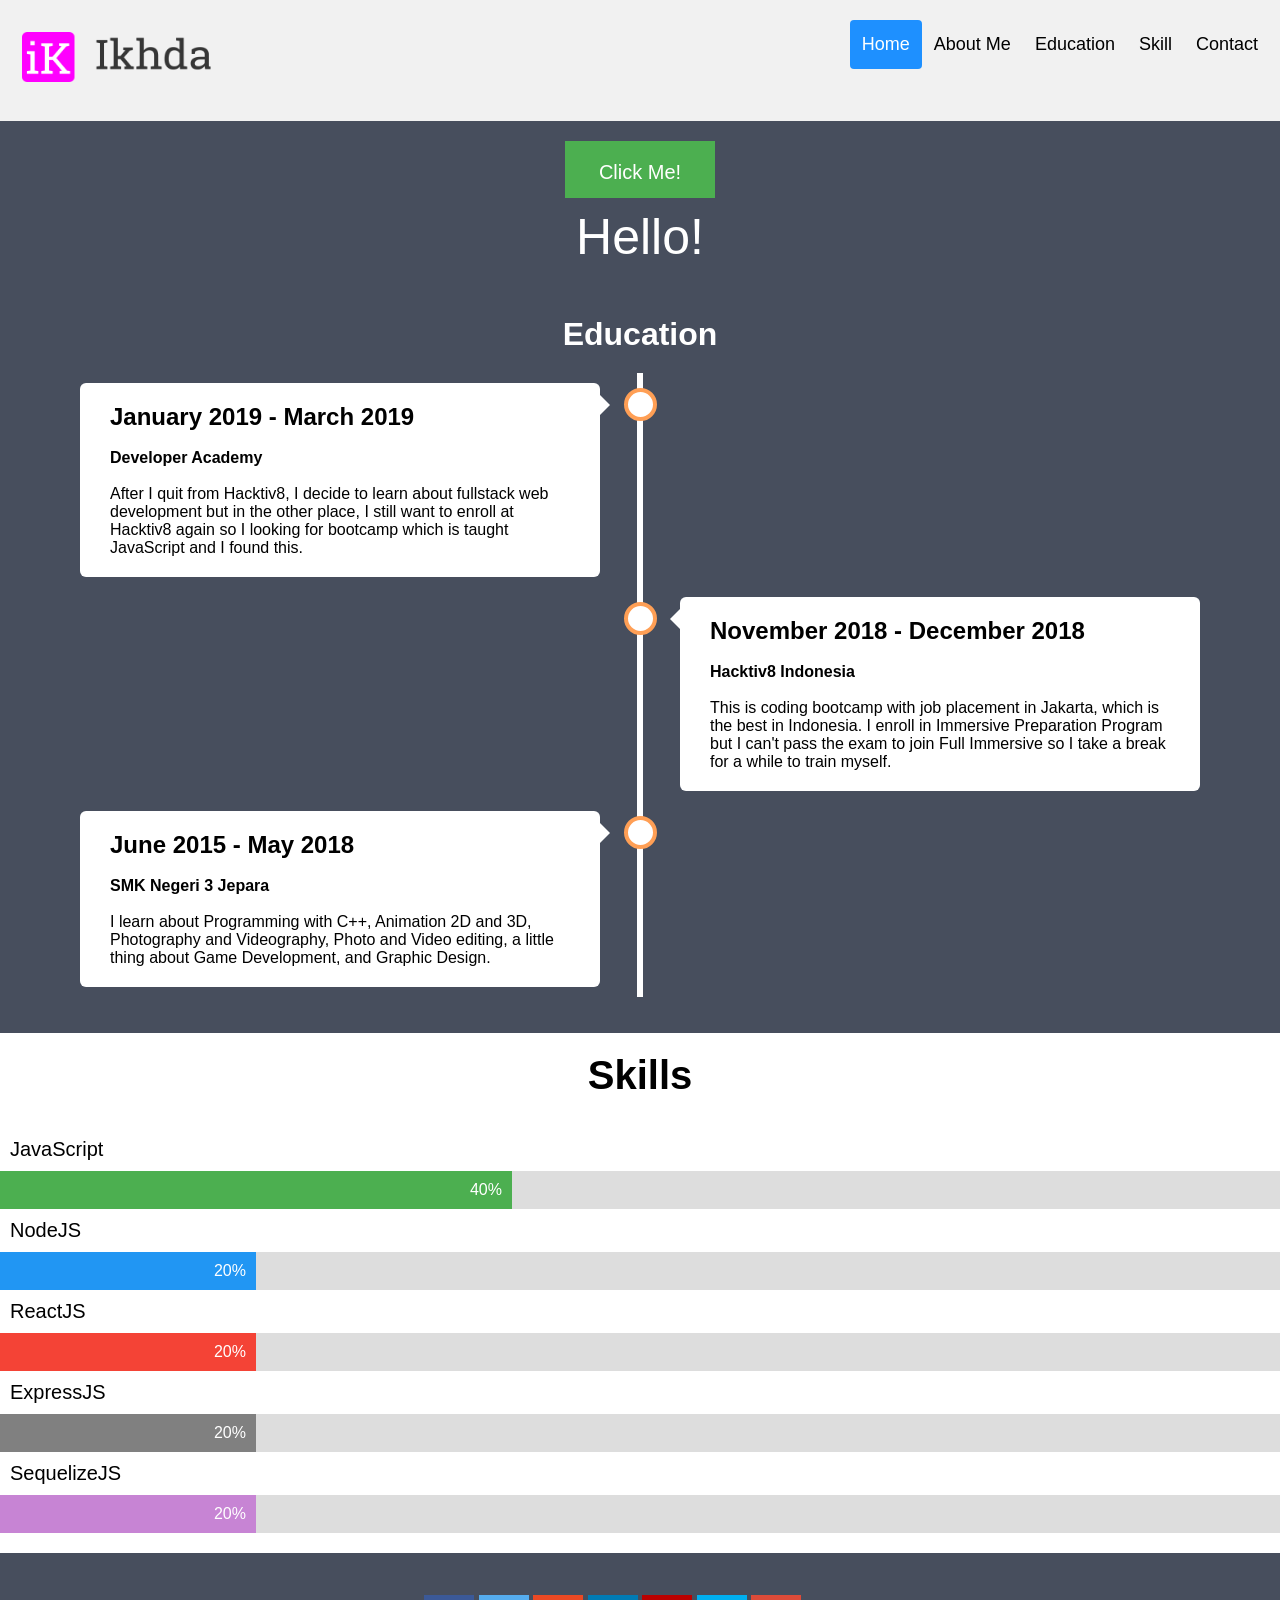
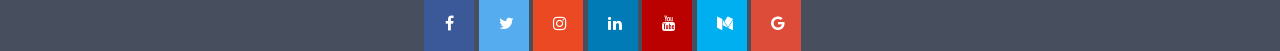
==== index.html @ 7048b880 "update skills and social media" ====
<!DOCTYPE html>
<html>
  <head>
    <meta charset="utf-8">
    <meta name="viewport" content="width=device-width">
    <title>Who is Ikhda ?</title>
    <link rel="shortcut icon" href="img/icon.png" />
    <link href="css/style.css" rel="stylesheet" type="text/css" />
    <link rel="stylesheet" href="https://cdnjs.cloudflare.com/ajax/libs/font-awesome/4.7.0/css/font-awesome.min.css">
  </head>
  <body>
    <div class="header">
      <a href="#default" class="logo"><img src="img/logo.png" width="200px" height="50"></a>
      <div class="header-right">
        <a class="active" href="#">Home</a>
        <a href="#about">About Me</a>
        <a href="#education">Education</a>
        <a href="#skill">Skill</a>
        <a href="#contact">Contact</a>
      </div>
    </div>
    <div id="about">
      <button class="btn" onclick="myFunction()">Click Me!</button>
      <div id="myDIV">Hello!</div>
    </div>
    <div id="education">
      <h1>Education</h1>
      <div class="timeline">
        <div class="container left">
          <div class="content">
            <h2>January 2019 - March 2019</h2>
            <br>
            <h4>Developer Academy</h4>
            <br>
            <p>After I quit from Hacktiv8, I decide to learn about fullstack web development but in the other place, I still want to enroll at Hacktiv8 again so I looking for bootcamp which is taught JavaScript and I found this.</p>
          </div>
        </div>
        <div class="container right">
          <div class="content">
            <h2>November 2018 - December 2018</h2>
            <br>
            <h4>Hacktiv8 Indonesia</h4>
            <br>
            <p>This is coding bootcamp with job placement in Jakarta, which is the best in Indonesia. I enroll in Immersive Preparation Program but I can't pass the exam to join Full Immersive so I take a break for a while to train myself.</p>
          </div>
        </div>
        <div class="container left">
          <div class="content">
            <h2>June 2015 - May 2018</h2>
            <br>
            <h4>SMK Negeri 3 Jepara</h4>
            <br>
            <p>I learn about Programming with C++, Animation 2D and 3D, Photography and Videography, Photo and Video editing, a little thing about Game Development, and Graphic Design.</p>
          </div>
        </div>
      </div>
    </div>
    <br>
    <br>
    <div id="skill">
      <h1 class="skill mySkill">Skills</h1>
      <div class="skill">
        <p class="skillName">JavaScript</p>
        <div class="containerSkill">
          <div class="skills js">40%</div>
        </div>
        <p class="skillName">NodeJS</p>
        <div class="containerSkill">
          <div class="skills njs">20%</div>
        </div>
        <p class="skillName">ReactJS</p>
        <div class="containerSkill">
          <div class="skills rjs">20%</div>
        </div>
        <p class="skillName">ExpressJS</p>
        <div class="containerSkill">
          <div class="skills ejs">20%</div>
        </div>
        <p class="skillName">SequelizeJS</p>
        <div class="containerSkill">
          <div class="skills sjs">20%</div>
        </div>
      </div>
    </div>
    <br>
    <br>
    <div id="contact" style="text-align: center">
      <div>
        <a href="https://www.facebook.com/muhammad.dany.7161" class="fa fa-facebook"></a>
        <a href="https://twitter.com/IkhdaWildani" class="fa fa-twitter"></a>
        <a href="https://www.instagram.com/el_idni/" class="fa fa-instagram"></a>
        <a href="https://www.linkedin.com/in/ikhda-muhammad-wildani-b98a03164/" class="fa fa-linkedin"></a>
        <a href="https://www.youtube.com/channel/UCbVsG9rSK74yCnHKhFKJ_tQ?view_as=subscriber" class="fa fa-youtube"></a>
        <a href="https://medium.com/@ikhdamuhammadwildani" class="fa fa-medium"></a>
        <a href="mailto:ikhdamuhammad@gmail.com" class="fa fa-google"></a>
        <a href="" class="fa fa-"></a>
      </div>
    </div>
    <script src="js/click.js"></script>
  </body>
</html>
---- css/style.css ----
* {
  margin: 0;
}

/* Style the header with a grey background and some padding */
.header {
  overflow: hidden;
  background-color: #f1f1f1;
  padding: 20px 10px;
}

  /* Style the header links */
.header a {
  float: left;
  color: black;
  text-align: center;
  padding: 12px;
  text-decoration: none;
  font-size: 18px; 
  line-height: 25px;
  border-radius: 4px;
}

  /* Change the background color on mouse-over */
.header a:hover {
  background-color: #ddd;
  color: black;
}
  
  /* Style the active/current link*/
.header a.active {
  background-color: dodgerblue;
  color: white;
}
  
  /* Float the link section to the right */
.header-right {
  float: right;
}
  
  /* Add media queries for responsiveness - when the screen is 500px wide or less, stack the links on top of each other */ 
@media screen and (max-width: 500px) {
  .header a {
    float: none;
    display: block;
    text-align: left;
  }
  .header-right {
    float: none;
  }
}

* {
  box-sizing: border-box;
}

/* Set a background color */
body {
  background-color: #474e5d;
  font-family: Helvetica, sans-serif;
}

/* The actual timeline (the vertical ruler) */
.timeline {
  position: relative;
  max-width: 1200px;
  margin: 0 auto;
}

/* The actual timeline (the vertical ruler) */
.timeline::after {
  content: '';
  position: absolute;
  width: 6px;
  background-color: white;
  top: 0;
  bottom: 0;
  left: 50%;
  margin-left: -3px;
}

/* Container around content */
.container {
  padding: 10px 40px;
  position: relative;
  background-color: inherit;
  width: 50%;
}

/* The circles on the timeline */
.container::after {
  content: '';
  position: absolute;
  width: 25px;
  height: 25px;
  right: -17px;
  background-color: white;
  border: 4px solid #FF9F55;
  top: 15px;
  border-radius: 50%;
  z-index: 1;
}

/* Place the container to the left */
.left {
  left: 0;
}

/* Place the container to the right */
.right {
  left: 50%;
}

/* Add arrows to the left container (pointing right) */
.left::before {
  content: " ";
  height: 0;
  position: absolute;
  top: 22px;
  width: 0;
  z-index: 1;
  right: 30px;
  border: medium solid white;
  border-width: 10px 0 10px 10px;
  border-color: transparent transparent transparent white;
}

/* Add arrows to the right container (pointing left) */
.right::before {
  content: " ";
  height: 0;
  position: absolute;
  top: 22px;
  width: 0;
  z-index: 1;
  left: 30px;
  border: medium solid white;
  border-width: 10px 10px 10px 0;
  border-color: transparent white transparent transparent;
}

/* Fix the circle for containers on the right side */
.right::after {
  left: -16px;
}

/* The actual content */
.content {
  padding: 20px 30px;
  background-color: white;
  position: relative;
  border-radius: 6px;
}

/* Media queries - Responsive timeline on screens less than 600px wide */
@media screen and (max-width: 600px) {
/* Place the timelime to the left */
  .timeline::after {
    left: 31px;
  }

/* Full-width containers */
  .container {
    width: 100%;
    padding-left: 70px;
    padding-right: 25px;
  }

/* Make sure that all arrows are pointing leftwards */
  .container::before {
    left: 60px;
    border: medium solid white;
    border-width: 10px 10px 10px 0;
    border-color: transparent white transparent transparent;
  }

/* Make sure all circles are at the same spot */
  .left::after, .right::after {
    left: 15px;
  }

/* Make all right containers behave like the left ones */
  .right {
    left: 0%;
  }
}

#education h1 {
  text-align: center;
  color: white;
  font-family: Arial, Helvetica, sans-serif;
  margin: 20px;
}

#about {
  text-align: center;
  color: white;
  padding: 20px;
}

#myDIV {
  margin: 10px;
  font-size: 50px;
}

.btn {
  position: relative;
  background-color: #4CAF50;
  border: none;
  font-size: 20px;
  color: #FFFFFF;
  padding: 20px;
  width: 150px;
  height: 57px;
  text-align: center;
  -webkit-transition-duration: 0.4s; /* Safari */
  transition-duration: 0.4s;
  text-decoration: none;
  overflow: hidden;
  cursor: pointer;
}

.btn:after {
  content: "";
  background: #90EE90;
  display: block;
  position: absolute;
  padding-top: 300%;
  padding-left: 350%;
  margin-left: -20px!important;
  margin-top: -120%;
  opacity: 0;
  transition: all 0.8s
}

.btn:active:after {
  padding: 0;
  margin: 0;
  opacity: 1;
  transition: 0s
}

.skills {
  text-align: right; /* Right-align text */
  padding: 10px; /* Add some padding */
  color: white; /* White text color */
}

.js {width: 40%; background-color: #4CAF50;} /* Green */
.njs {width: 20%; background-color: #2196F3;} /* Blue */
.rjs {width: 20%; background-color: #f44336;} /* Red */
.ejs {width: 20%; background-color: #808080;} /* Dark Grey */
.sjs {width: 20%; background-color: #c784d4;} /* Dark Grey */

.skill {
  background-color: white;
  padding-top: 20px;
  padding-bottom: 20px;
}

.mySkill {
  font-size: 40px;
  text-align: center;
  padding-bottom: 10px;
}

.skillName {
  padding: 10px;
  font-size: 20px;
}

.containerSkill {
  width: 100%; /* Full width */
  background-color: #ddd; /* Grey background */
}

/* Style all font awesome icons */
.fa {
  padding: 20px;
  font-size: 30px;
  width: 50px;
  text-align: center;
  text-decoration: none;
}

/* Add a hover effect if you want */
.fa:hover {
  opacity: 0.7;
}

/* Set a specific color for each brand */

/* Facebook */
.fa-instagram {
  background: #eb4924;
  color: white;
}

/* Twitter */
.fa-twitter {
  background: #55ACEE;
  color: white;
}

.fa-facebook {
  background: #3B5998;
  color: white;
}

.fa-linkedin {
  background: #007bb5;
  color: white;
}

.fa-youtube {
  background: #bb0000;
  color: white;
}

.fa-medium {
  background: #00aff0;
  color: white;
}

.fa-google {
  background: #dd4b39;
  color: white;
}
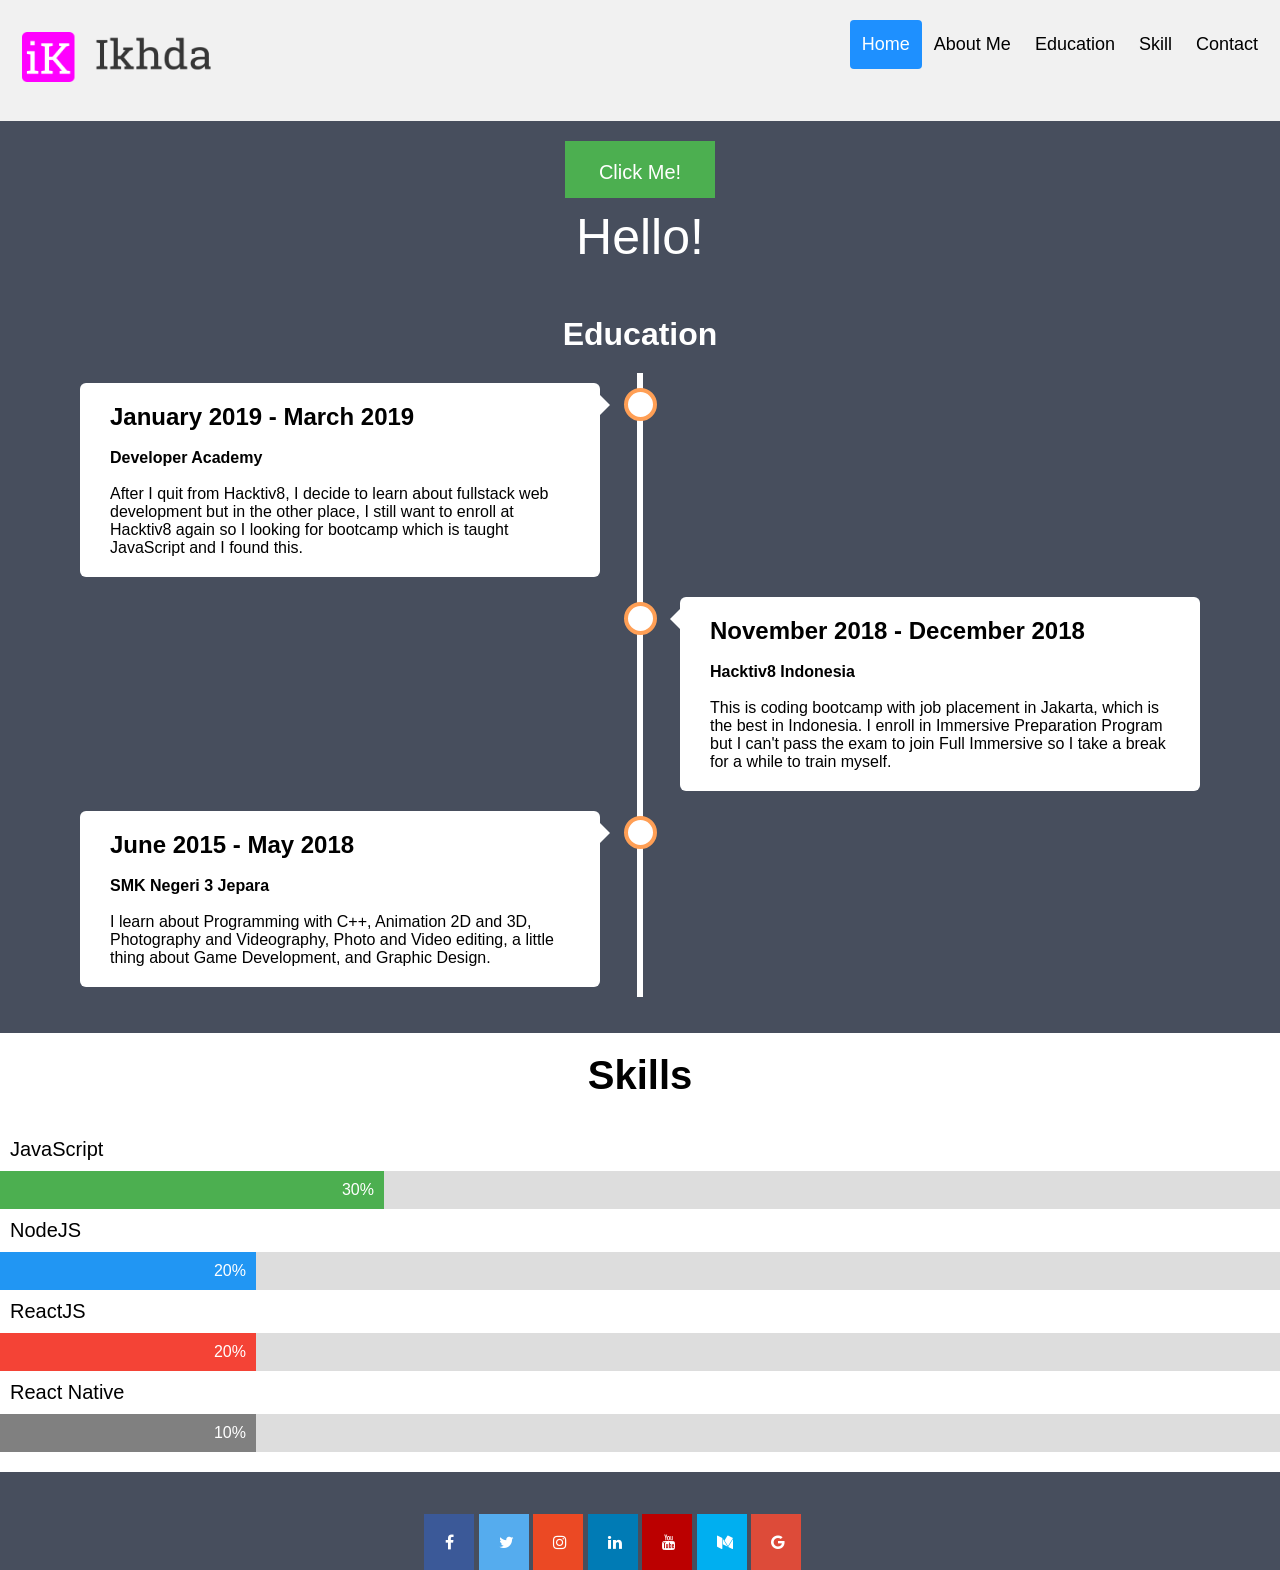
==== commit b4b7a1af: "initial commit" ====
--- a/index.html
+++ b/index.html
@@ -1,16 +1,21 @@
 <!DOCTYPE html>
 <html>
   <head>
-    <meta charset="utf-8">
-    <meta name="viewport" content="width=device-width">
+    <meta charset="utf-8" />
+    <meta name="viewport" content="width=device-width" />
     <title>Who is Ikhda ?</title>
     <link rel="shortcut icon" href="img/icon.png" />
     <link href="css/style.css" rel="stylesheet" type="text/css" />
-    <link rel="stylesheet" href="https://cdnjs.cloudflare.com/ajax/libs/font-awesome/4.7.0/css/font-awesome.min.css">
+    <link
+      rel="stylesheet"
+      href="https://cdnjs.cloudflare.com/ajax/libs/font-awesome/4.7.0/css/font-awesome.min.css"
+    />
   </head>
   <body>
     <div class="header">
-      <a href="#default" class="logo"><img src="img/logo.png" width="200px" height="50"></a>
+      <a href="#default" class="logo"
+        ><img src="img/logo.png" width="200px" height="50"
+      /></a>
       <div class="header-right">
         <a class="active" href="#">Home</a>
         <a href="#about">About Me</a>
@@ -29,40 +34,54 @@
         <div class="container left">
           <div class="content">
             <h2>January 2019 - March 2019</h2>
-            <br>
+            <br />
             <h4>Developer Academy</h4>
-            <br>
-            <p>After I quit from Hacktiv8, I decide to learn about fullstack web development but in the other place, I still want to enroll at Hacktiv8 again so I looking for bootcamp which is taught JavaScript and I found this.</p>
+            <br />
+            <p>
+              After I quit from Hacktiv8, I decide to learn about fullstack web
+              development but in the other place, I still want to enroll at
+              Hacktiv8 again so I looking for bootcamp which is taught
+              JavaScript and I found this.
+            </p>
           </div>
         </div>
         <div class="container right">
           <div class="content">
             <h2>November 2018 - December 2018</h2>
-            <br>
+            <br />
             <h4>Hacktiv8 Indonesia</h4>
-            <br>
-            <p>This is coding bootcamp with job placement in Jakarta, which is the best in Indonesia. I enroll in Immersive Preparation Program but I can't pass the exam to join Full Immersive so I take a break for a while to train myself.</p>
+            <br />
+            <p>
+              This is coding bootcamp with job placement in Jakarta, which is
+              the best in Indonesia. I enroll in Immersive Preparation Program
+              but I can't pass the exam to join Full Immersive so I take a break
+              for a while to train myself.
+            </p>
           </div>
         </div>
         <div class="container left">
           <div class="content">
             <h2>June 2015 - May 2018</h2>
-            <br>
+            <br />
             <h4>SMK Negeri 3 Jepara</h4>
-            <br>
-            <p>I learn about Programming with C++, Animation 2D and 3D, Photography and Videography, Photo and Video editing, a little thing about Game Development, and Graphic Design.</p>
+            <br />
+            <p>
+              I learn about Programming with C++, Animation 2D and 3D,
+              Photography and Videography, Photo and Video editing, a little
+              thing about Game Development, and Graphic Design.
+            </p>
           </div>
         </div>
       </div>
     </div>
-    <br>
-    <br>
+    <br />
+    <br />
     <div id="skill">
       <h1 class="skill mySkill">Skills</h1>
       <div class="skill">
         <p class="skillName">JavaScript</p>
         <div class="containerSkill">
-          <div class="skills js">40%</div>
+          <div class="skills js">30%</div>
         </div>
         <p class="skillName">NodeJS</p>
         <div class="containerSkill">
@@ -72,30 +91,41 @@
         <div class="containerSkill">
           <div class="skills rjs">20%</div>
         </div>
-        <p class="skillName">ExpressJS</p>
+        <p class="skillName">React Native</p>
         <div class="containerSkill">
-          <div class="skills ejs">20%</div>
-        </div>
-        <p class="skillName">SequelizeJS</p>
-        <div class="containerSkill">
-          <div class="skills sjs">20%</div>
+          <div class="skills rn">10%</div>
         </div>
       </div>
     </div>
-    <br>
-    <br>
+    <br />
+    <br />
     <div id="contact" style="text-align: center">
       <div>
-        <a href="https://www.facebook.com/muhammad.dany.7161" class="fa fa-facebook"></a>
+        <a
+          href="https://www.facebook.com/muhammad.dany.7161"
+          class="fa fa-facebook"
+        ></a>
         <a href="https://twitter.com/IkhdaWildani" class="fa fa-twitter"></a>
-        <a href="https://www.instagram.com/el_idni/" class="fa fa-instagram"></a>
-        <a href="https://www.linkedin.com/in/ikhda-muhammad-wildani-b98a03164/" class="fa fa-linkedin"></a>
-        <a href="https://www.youtube.com/channel/UCbVsG9rSK74yCnHKhFKJ_tQ?view_as=subscriber" class="fa fa-youtube"></a>
-        <a href="https://medium.com/@ikhdamuhammadwildani" class="fa fa-medium"></a>
+        <a
+          href="https://www.instagram.com/el_idni/"
+          class="fa fa-instagram"
+        ></a>
+        <a
+          href="https://www.linkedin.com/in/ikhda-muhammad-wildani-b98a03164/"
+          class="fa fa-linkedin"
+        ></a>
+        <a
+          href="https://www.youtube.com/channel/UCbVsG9rSK74yCnHKhFKJ_tQ?view_as=subscriber"
+          class="fa fa-youtube"
+        ></a>
+        <a
+          href="https://medium.com/@ikhdamuhammadwildani"
+          class="fa fa-medium"
+        ></a>
         <a href="mailto:ikhdamuhammad@gmail.com" class="fa fa-google"></a>
         <a href="" class="fa fa-"></a>
       </div>
     </div>
     <script src="js/click.js"></script>
   </body>
-</html>+</html>
--- a/css/style.css
+++ b/css/style.css
@@ -9,36 +9,36 @@
   padding: 20px 10px;
 }
 
-  /* Style the header links */
+/* Style the header links */
 .header a {
   float: left;
   color: black;
   text-align: center;
   padding: 12px;
   text-decoration: none;
-  font-size: 18px; 
+  font-size: 18px;
   line-height: 25px;
   border-radius: 4px;
 }
 
-  /* Change the background color on mouse-over */
+/* Change the background color on mouse-over */
 .header a:hover {
   background-color: #ddd;
   color: black;
 }
-  
-  /* Style the active/current link*/
+
+/* Style the active/current link*/
 .header a.active {
   background-color: dodgerblue;
   color: white;
 }
-  
-  /* Float the link section to the right */
+
+/* Float the link section to the right */
 .header-right {
   float: right;
 }
-  
-  /* Add media queries for responsiveness - when the screen is 500px wide or less, stack the links on top of each other */ 
+
+/* Add media queries for responsiveness - when the screen is 500px wide or less, stack the links on top of each other */
 @media screen and (max-width: 500px) {
   .header a {
     float: none;
@@ -69,7 +69,7 @@
 
 /* The actual timeline (the vertical ruler) */
 .timeline::after {
-  content: '';
+  content: "";
   position: absolute;
   width: 6px;
   background-color: white;
@@ -89,13 +89,13 @@
 
 /* The circles on the timeline */
 .container::after {
-  content: '';
+  content: "";
   position: absolute;
   width: 25px;
   height: 25px;
   right: -17px;
   background-color: white;
-  border: 4px solid #FF9F55;
+  border: 4px solid #ff9f55;
   top: 15px;
   border-radius: 50%;
   z-index: 1;
@@ -154,19 +154,19 @@
 
 /* Media queries - Responsive timeline on screens less than 600px wide */
 @media screen and (max-width: 600px) {
-/* Place the timelime to the left */
+  /* Place the timelime to the left */
   .timeline::after {
     left: 31px;
   }
 
-/* Full-width containers */
+  /* Full-width containers */
   .container {
     width: 100%;
     padding-left: 70px;
     padding-right: 25px;
   }
 
-/* Make sure that all arrows are pointing leftwards */
+  /* Make sure that all arrows are pointing leftwards */
   .container::before {
     left: 60px;
     border: medium solid white;
@@ -174,12 +174,13 @@
     border-color: transparent white transparent transparent;
   }
 
-/* Make sure all circles are at the same spot */
-  .left::after, .right::after {
+  /* Make sure all circles are at the same spot */
+  .left::after,
+  .right::after {
     left: 15px;
   }
 
-/* Make all right containers behave like the left ones */
+  /* Make all right containers behave like the left ones */
   .right {
     left: 0%;
   }
@@ -205,10 +206,10 @@
 
 .btn {
   position: relative;
-  background-color: #4CAF50;
+  background-color: #4caf50;
   border: none;
   font-size: 20px;
-  color: #FFFFFF;
+  color: #ffffff;
   padding: 20px;
   width: 150px;
   height: 57px;
@@ -222,22 +223,22 @@
 
 .btn:after {
   content: "";
-  background: #90EE90;
+  background: #90ee90;
   display: block;
   position: absolute;
   padding-top: 300%;
   padding-left: 350%;
-  margin-left: -20px!important;
+  margin-left: -20px !important;
   margin-top: -120%;
   opacity: 0;
-  transition: all 0.8s
+  transition: all 0.8s;
 }
 
 .btn:active:after {
   padding: 0;
   margin: 0;
   opacity: 1;
-  transition: 0s
+  transition: 0s;
 }
 
 .skills {
@@ -246,11 +247,22 @@
   color: white; /* White text color */
 }
 
-.js {width: 40%; background-color: #4CAF50;} /* Green */
-.njs {width: 20%; background-color: #2196F3;} /* Blue */
-.rjs {width: 20%; background-color: #f44336;} /* Red */
-.ejs {width: 20%; background-color: #808080;} /* Dark Grey */
-.sjs {width: 20%; background-color: #c784d4;} /* Dark Grey */
+.js {
+  width: 30%;
+  background-color: #4caf50;
+} /* Green */
+.njs {
+  width: 20%;
+  background-color: #2196f3;
+} /* Blue */
+.rjs {
+  width: 20%;
+  background-color: #f44336;
+} /* Red */
+.rn {
+  width: 20%;
+  background-color: #808080;
+} /* Dark Grey */
 
 .skill {
   background-color: white;
@@ -298,12 +310,12 @@
 
 /* Twitter */
 .fa-twitter {
-  background: #55ACEE;
+  background: #55acee;
   color: white;
 }
 
 .fa-facebook {
-  background: #3B5998;
+  background: #3b5998;
   color: white;
 }
 
@@ -325,4 +337,4 @@
 .fa-google {
   background: #dd4b39;
   color: white;
-}+}
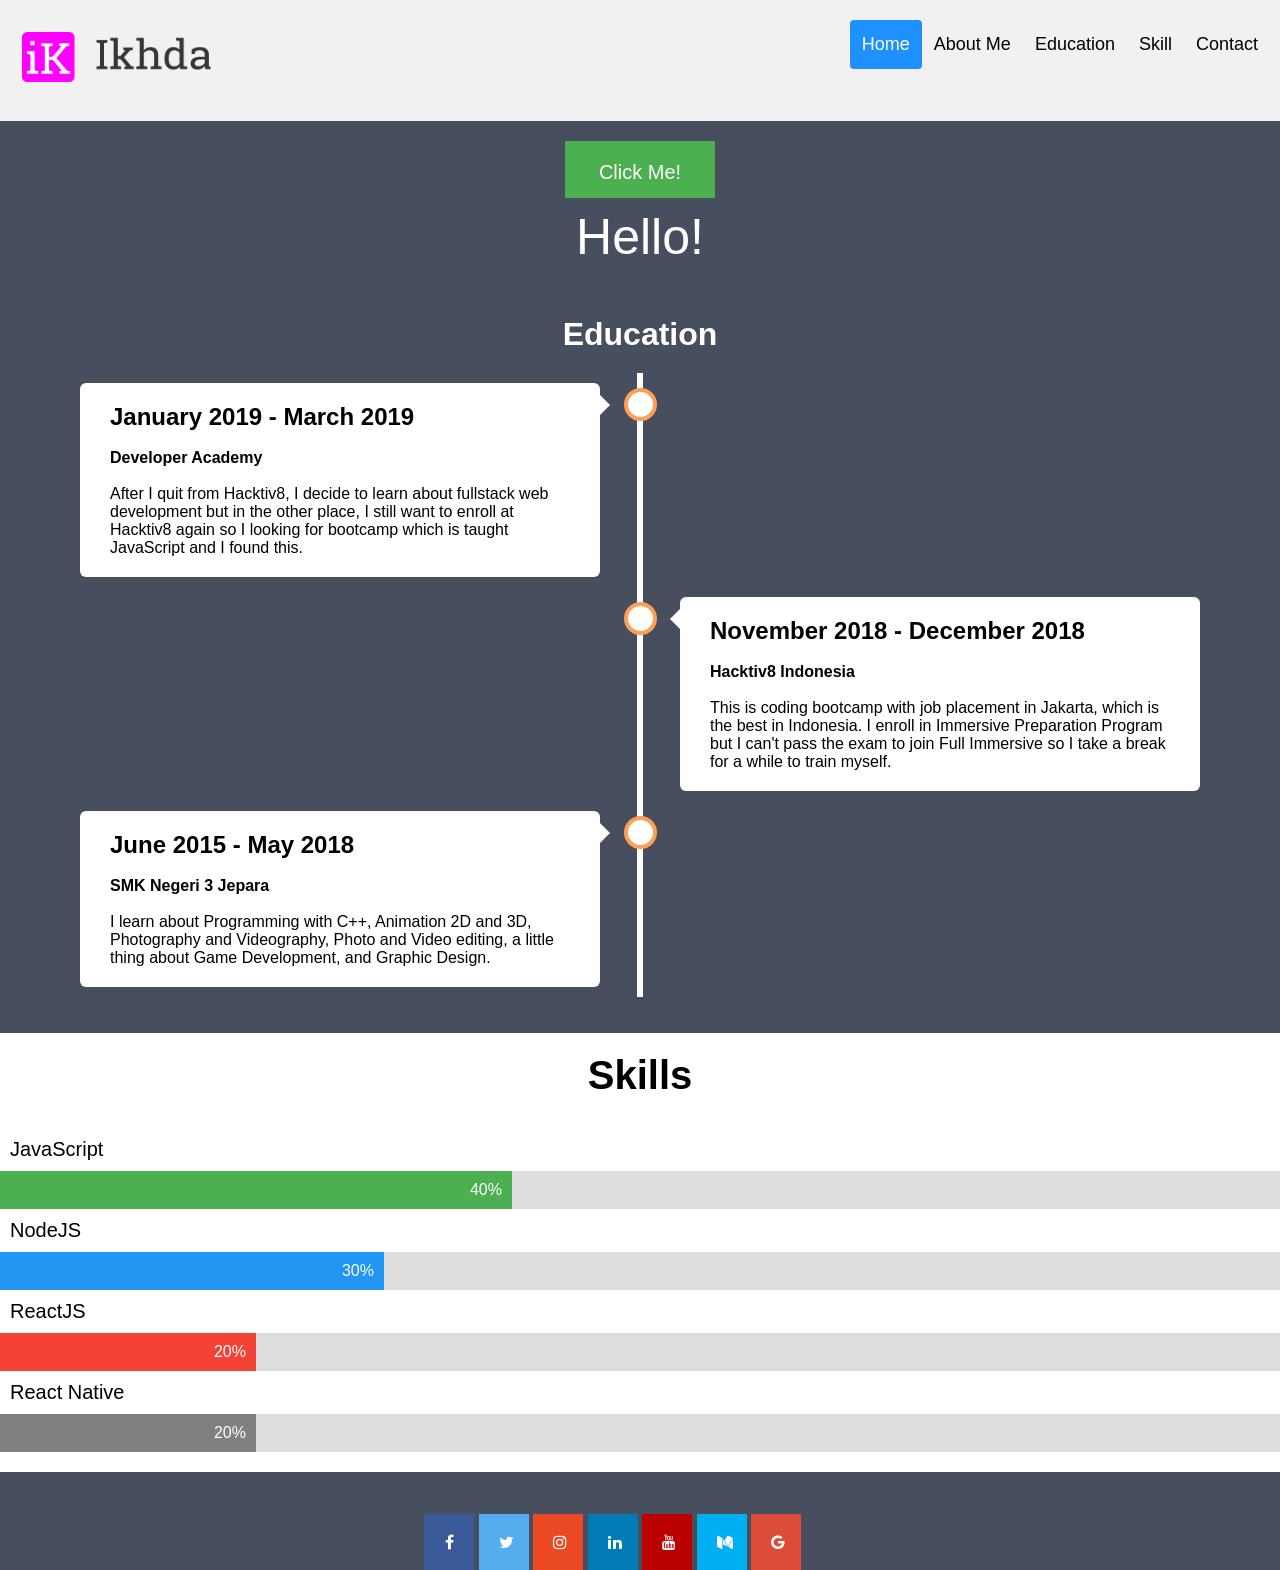
==== commit f4af8854: "initial commit" ====
--- a/index.html
+++ b/index.html
@@ -81,11 +81,11 @@
       <div class="skill">
         <p class="skillName">JavaScript</p>
         <div class="containerSkill">
-          <div class="skills js">30%</div>
+          <div class="skills js">40%</div>
         </div>
         <p class="skillName">NodeJS</p>
         <div class="containerSkill">
-          <div class="skills njs">20%</div>
+          <div class="skills njs">30%</div>
         </div>
         <p class="skillName">ReactJS</p>
         <div class="containerSkill">
@@ -93,7 +93,7 @@
         </div>
         <p class="skillName">React Native</p>
         <div class="containerSkill">
-          <div class="skills rn">10%</div>
+          <div class="skills rn">20%</div>
         </div>
       </div>
     </div>
--- a/css/style.css
+++ b/css/style.css
@@ -248,11 +248,11 @@
 }
 
 .js {
-  width: 30%;
+  width: 40%;
   background-color: #4caf50;
 } /* Green */
 .njs {
-  width: 20%;
+  width: 30%;
   background-color: #2196f3;
 } /* Blue */
 .rjs {
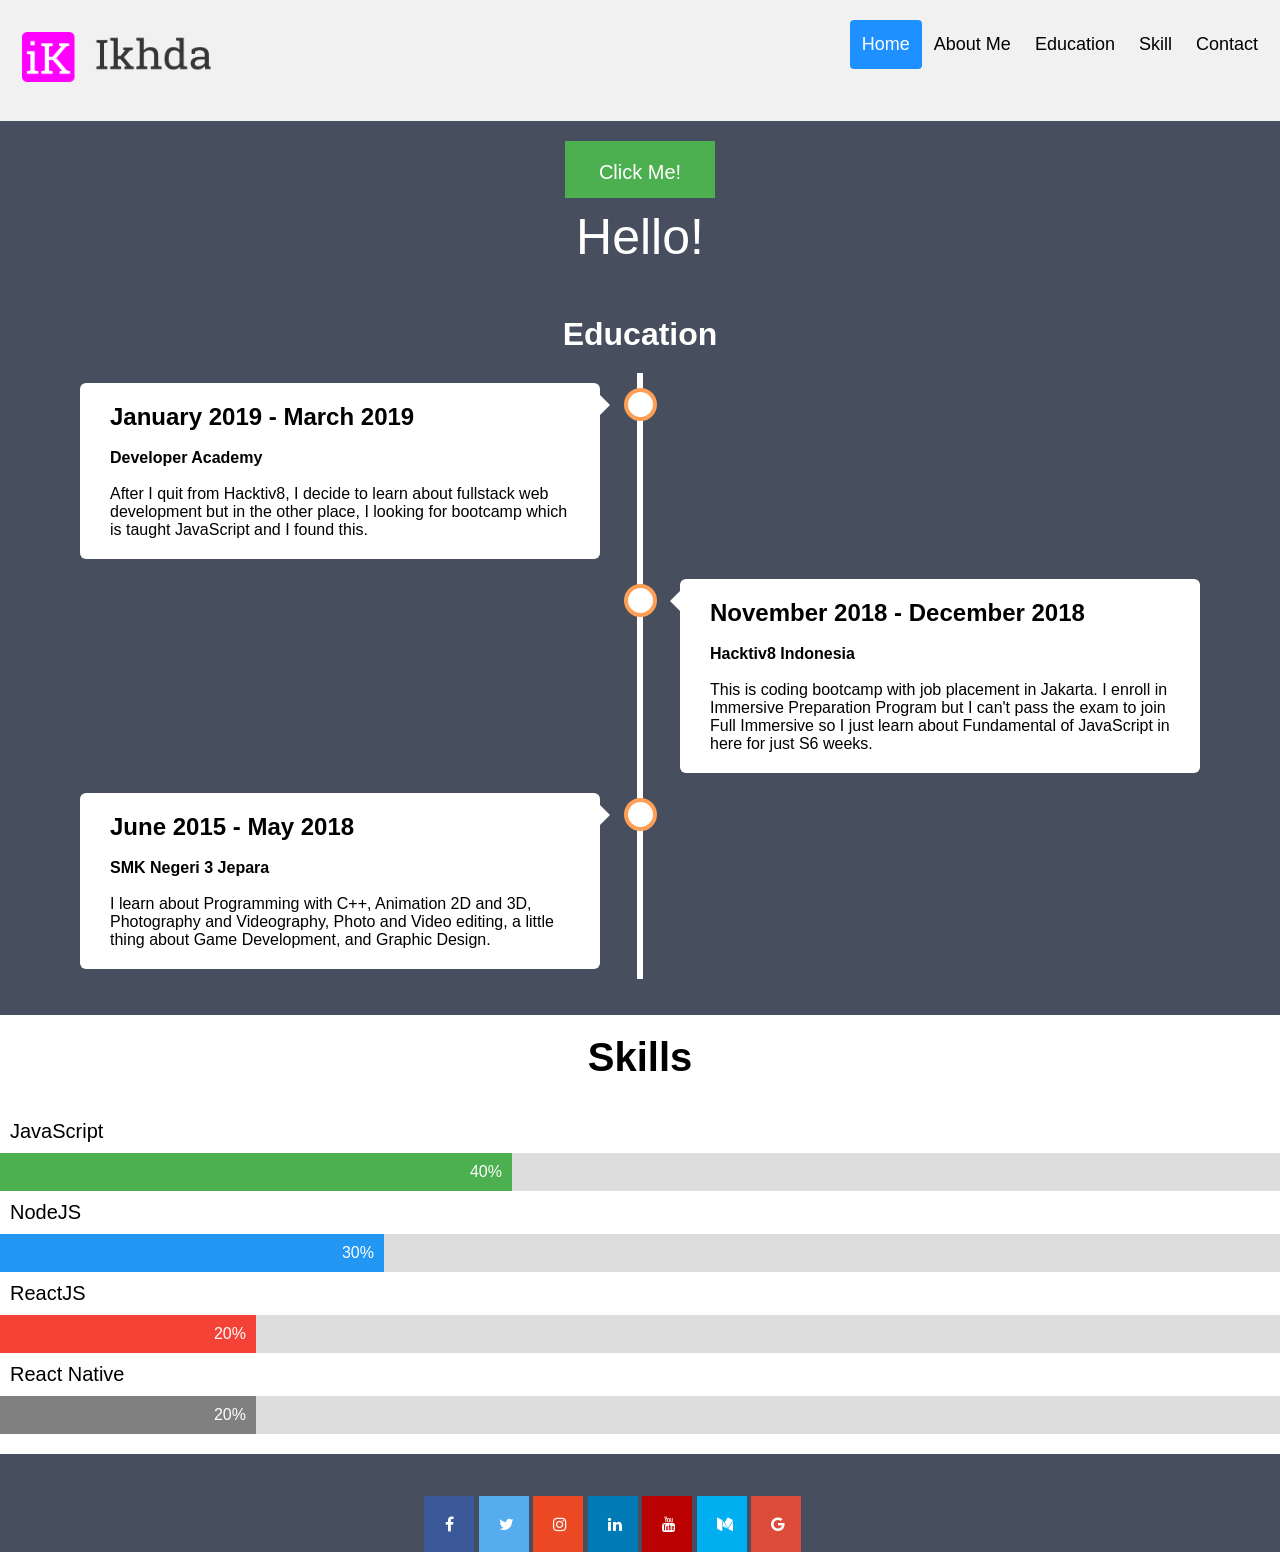
==== commit 844670ff: "initial commit" ====
--- a/index.html
+++ b/index.html
@@ -39,9 +39,8 @@
             <br />
             <p>
               After I quit from Hacktiv8, I decide to learn about fullstack web
-              development but in the other place, I still want to enroll at
-              Hacktiv8 again so I looking for bootcamp which is taught
-              JavaScript and I found this.
+              development but in the other place, I looking for bootcamp which
+              is taught JavaScript and I found this.
             </p>
           </div>
         </div>
@@ -52,10 +51,10 @@
             <h4>Hacktiv8 Indonesia</h4>
             <br />
             <p>
-              This is coding bootcamp with job placement in Jakarta, which is
-              the best in Indonesia. I enroll in Immersive Preparation Program
-              but I can't pass the exam to join Full Immersive so I take a break
-              for a while to train myself.
+              This is coding bootcamp with job placement in Jakarta. I enroll in
+              Immersive Preparation Program but I can't pass the exam to join
+              Full Immersive so I just learn about Fundamental of JavaScript in
+              here for just S6 weeks.
             </p>
           </div>
         </div>
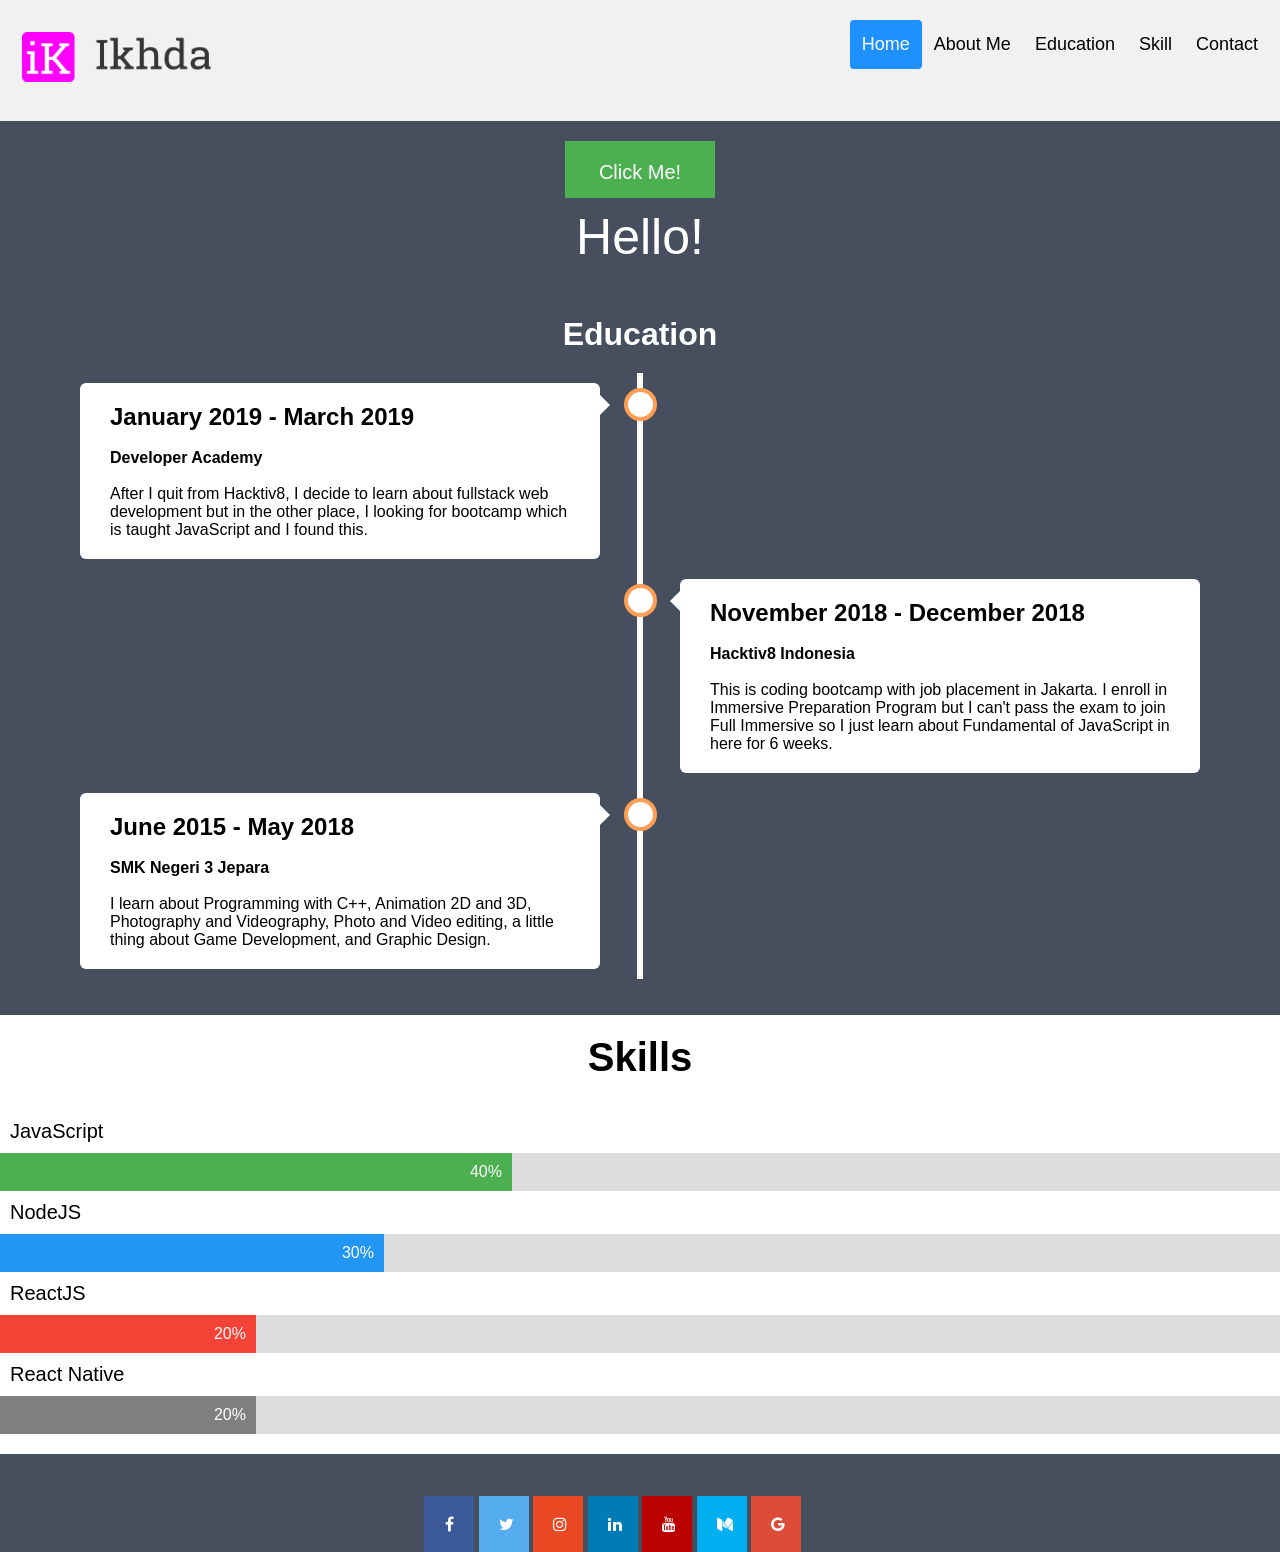
==== commit 8d3856cc: "initial commit" ====
--- a/index.html
+++ b/index.html
@@ -54,7 +54,7 @@
               This is coding bootcamp with job placement in Jakarta. I enroll in
               Immersive Preparation Program but I can't pass the exam to join
               Full Immersive so I just learn about Fundamental of JavaScript in
-              here for just S6 weeks.
+              here for 6 weeks.
             </p>
           </div>
         </div>
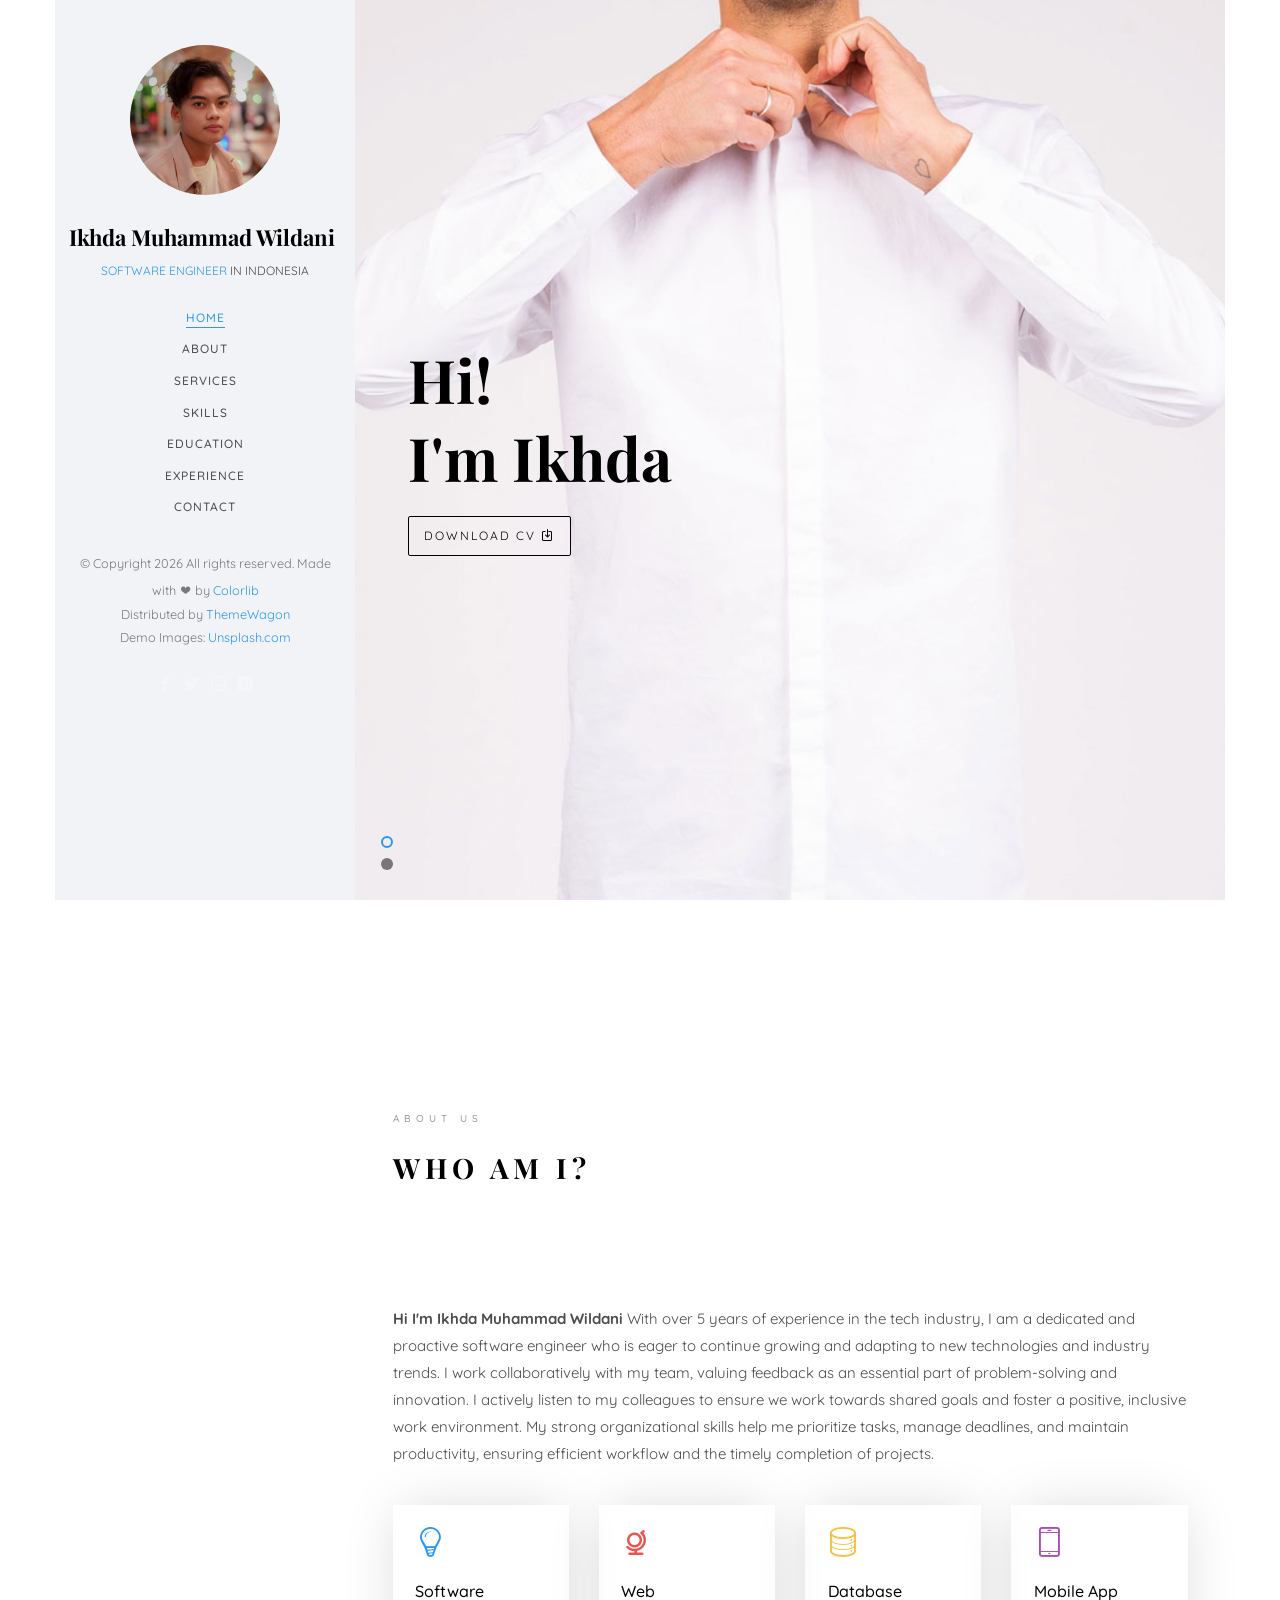
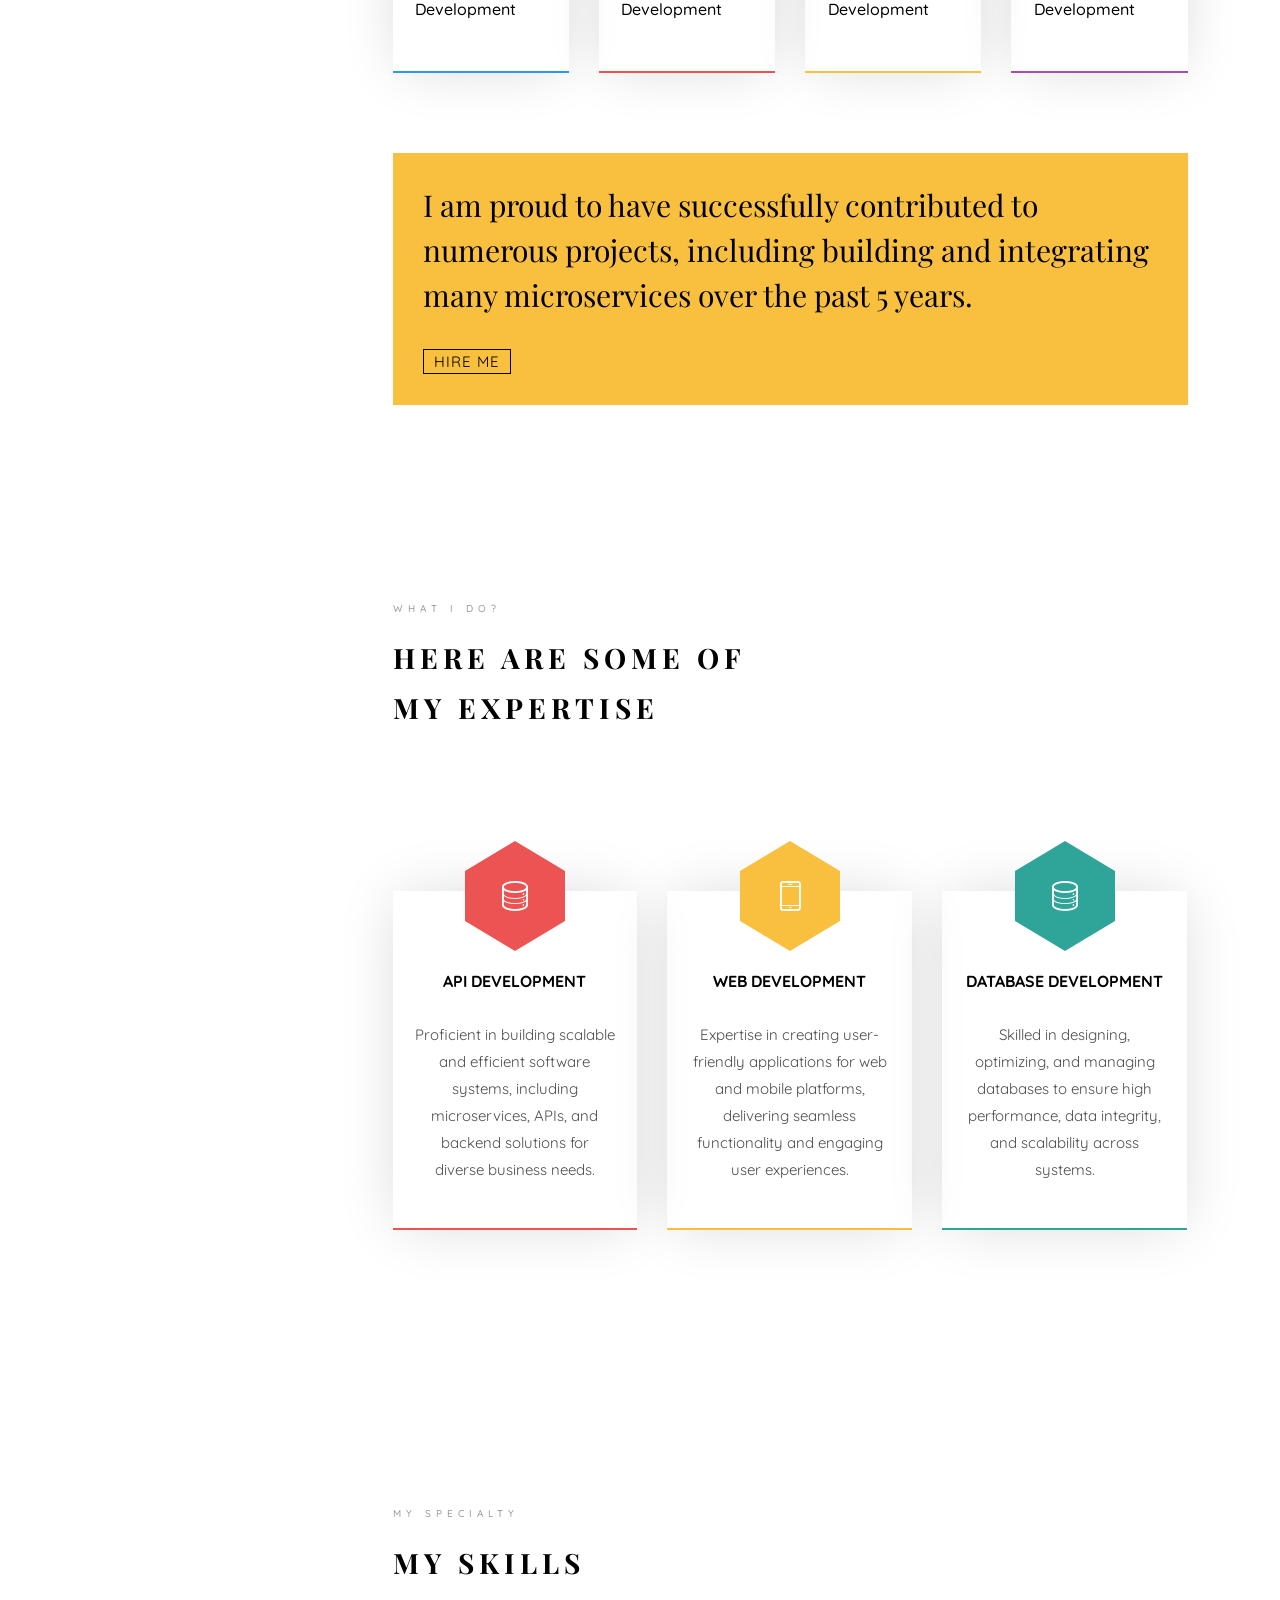
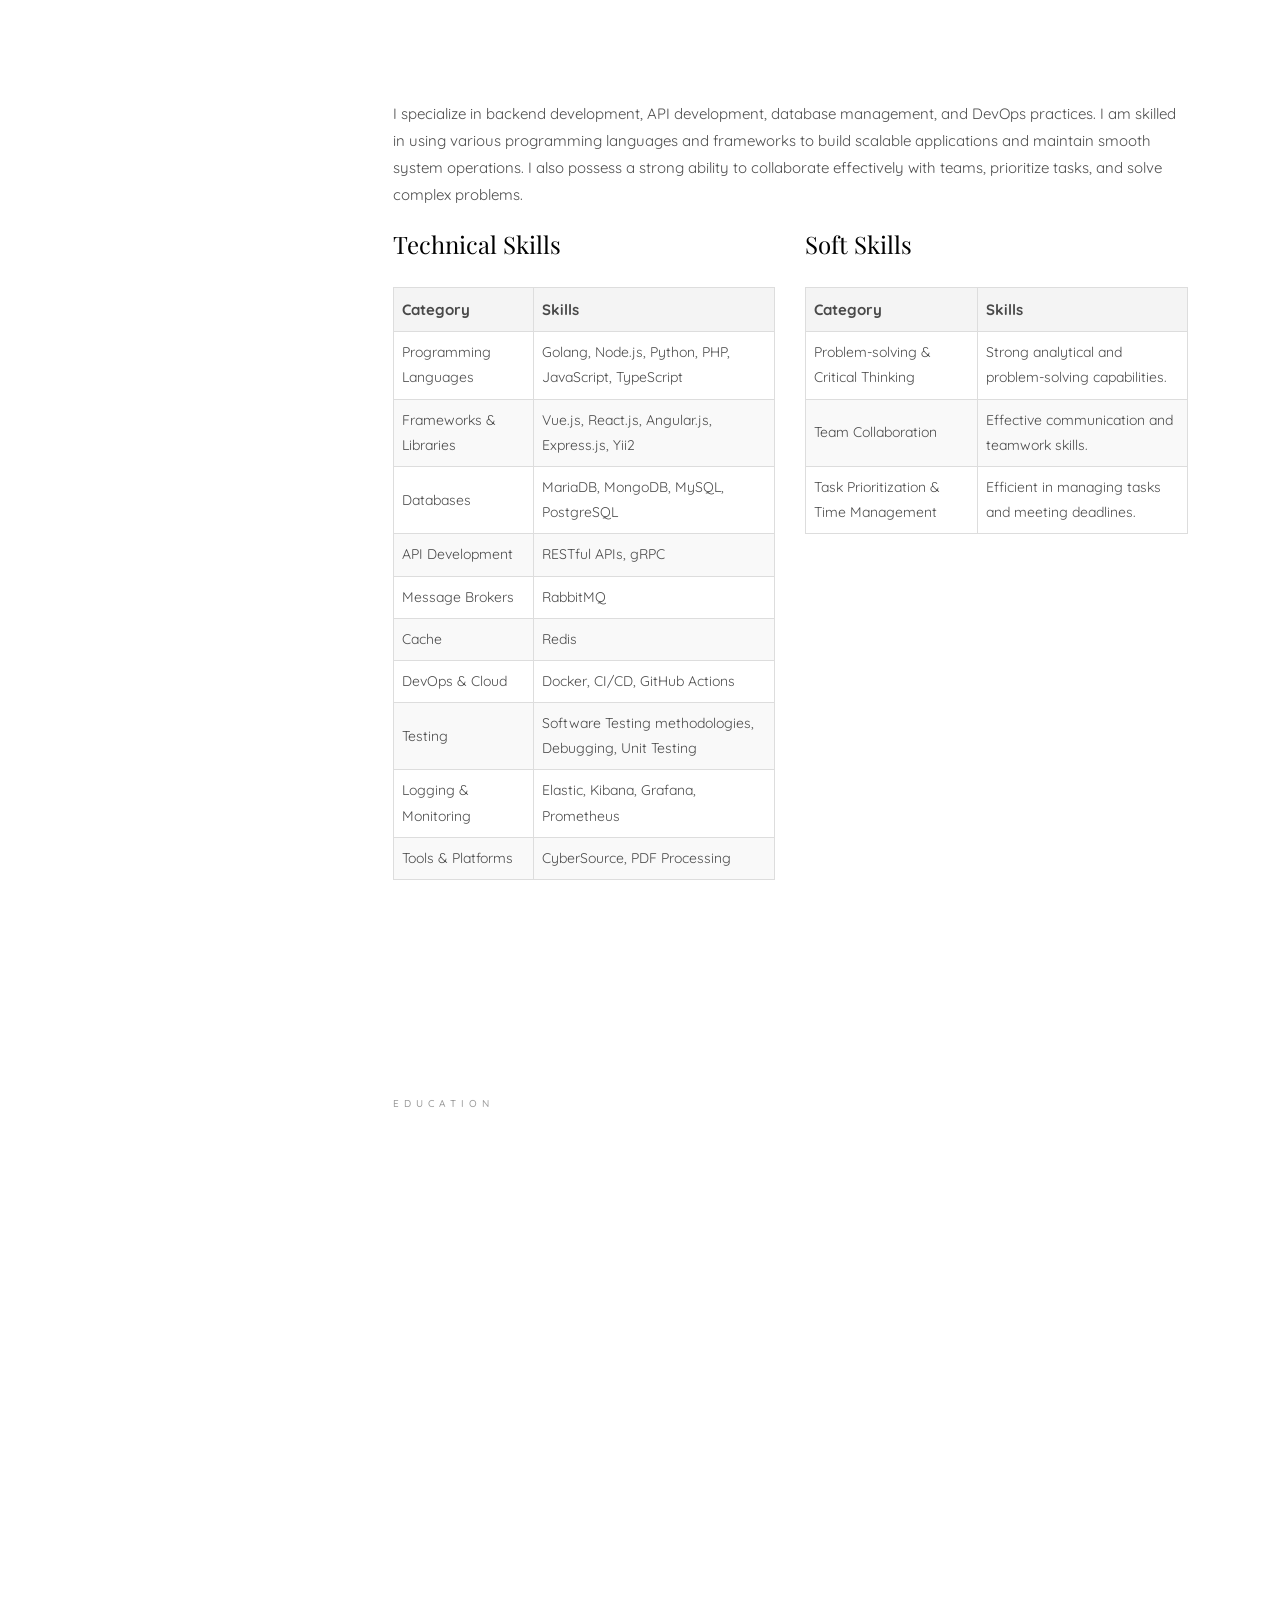
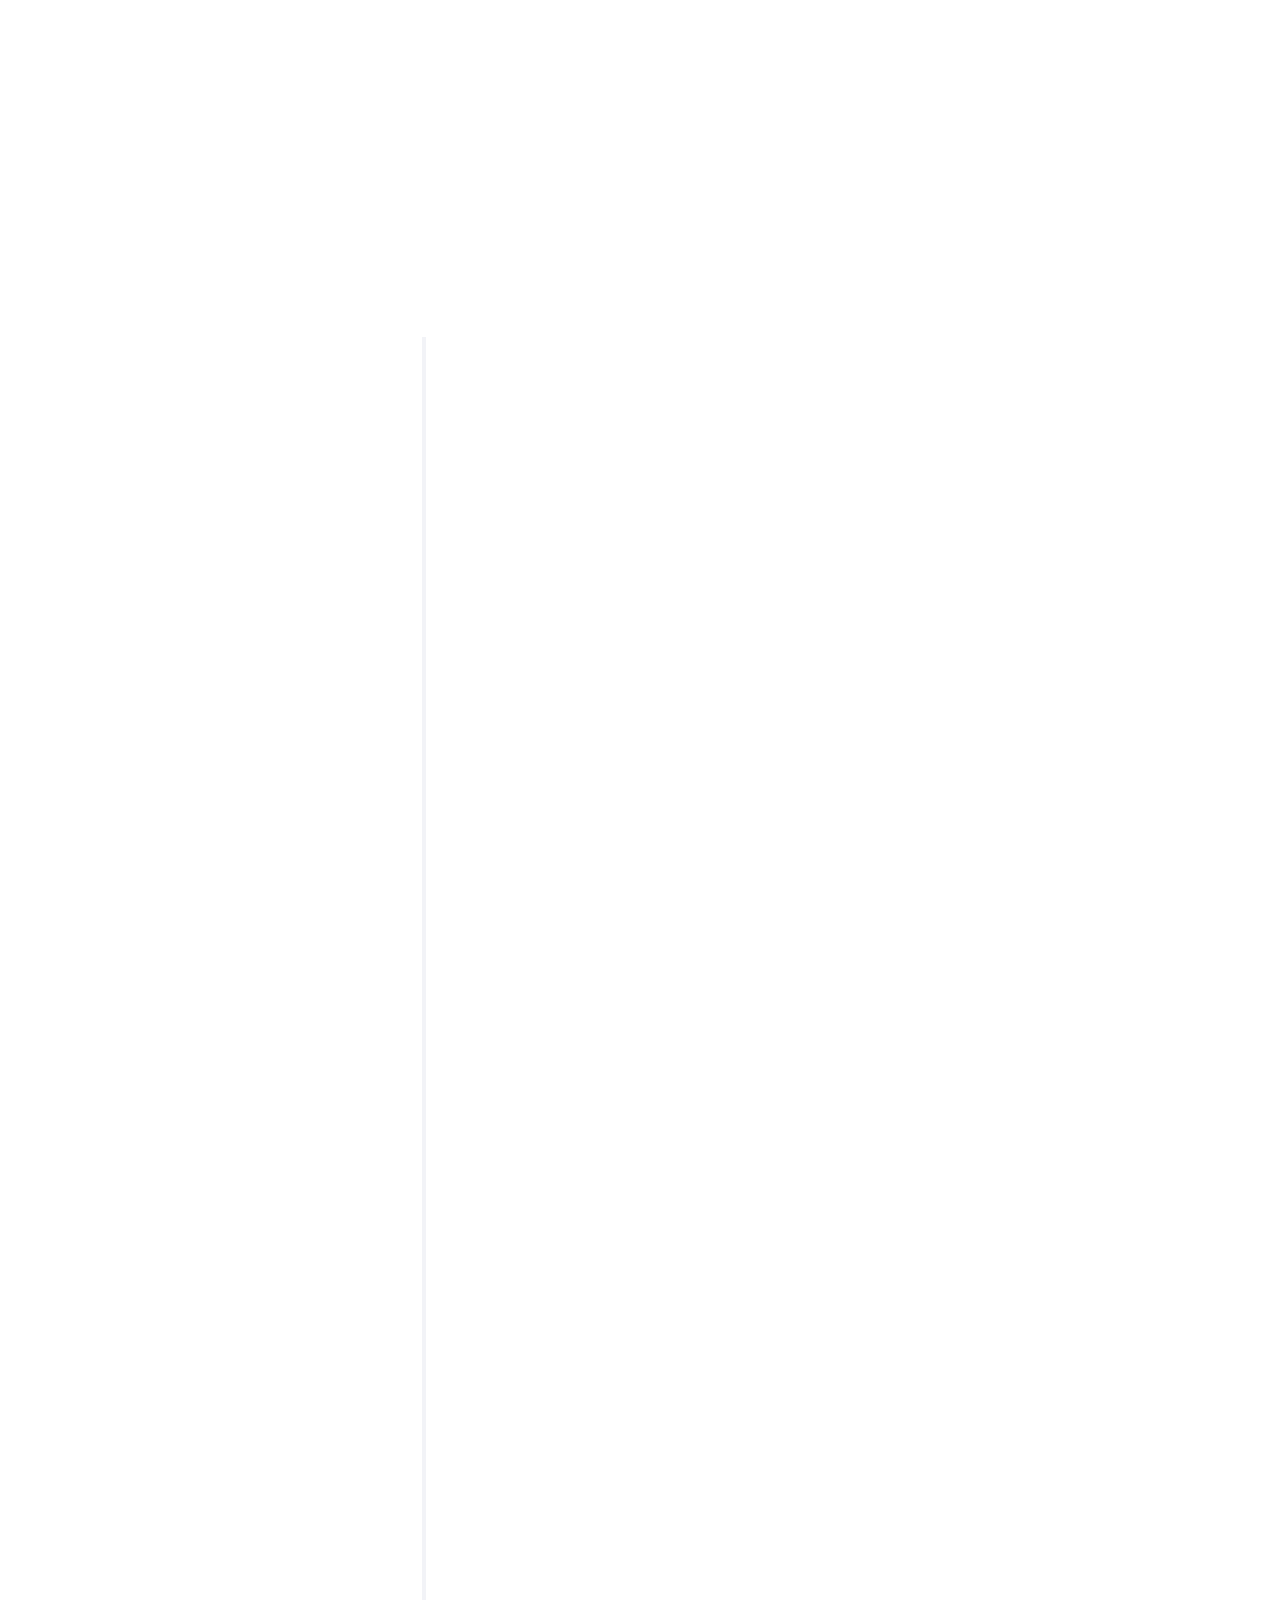
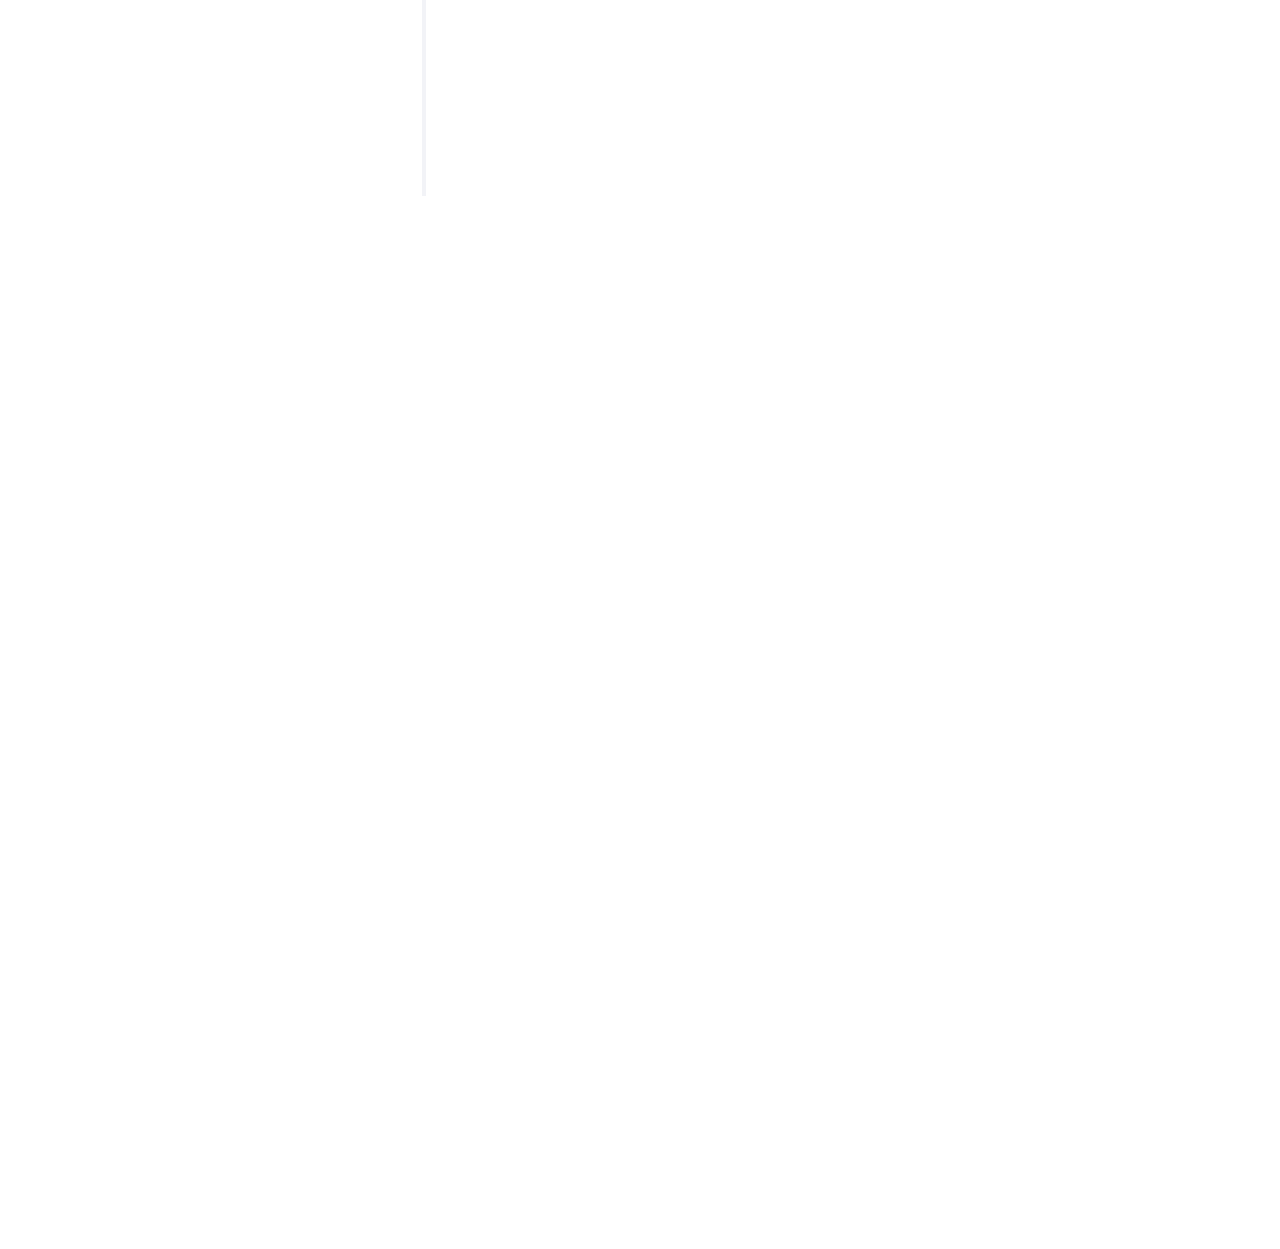
==== commit 19551103: "initial resume of ikhda" ====
--- a/index.html
+++ b/index.html
@@ -1,130 +1,714 @@
-<!DOCTYPE html>
+<!DOCTYPE HTML>
 <html>
-  <head>
-    <meta charset="utf-8" />
-    <meta name="viewport" content="width=device-width" />
-    <title>Who is Ikhda ?</title>
-    <link rel="shortcut icon" href="img/icon.png" />
-    <link href="css/style.css" rel="stylesheet" type="text/css" />
-    <link
-      rel="stylesheet"
-      href="https://cdnjs.cloudflare.com/ajax/libs/font-awesome/4.7.0/css/font-awesome.min.css"
-    />
-  </head>
-  <body>
-    <div class="header">
-      <a href="#default" class="logo"
-        ><img src="img/logo.png" width="200px" height="50"
-      /></a>
-      <div class="header-right">
-        <a class="active" href="#">Home</a>
-        <a href="#about">About Me</a>
-        <a href="#education">Education</a>
-        <a href="#skill">Skill</a>
-        <a href="#contact">Contact</a>
-      </div>
-    </div>
-    <div id="about">
-      <button class="btn" onclick="myFunction()">Click Me!</button>
-      <div id="myDIV">Hello!</div>
-    </div>
-    <div id="education">
-      <h1>Education</h1>
-      <div class="timeline">
-        <div class="container left">
-          <div class="content">
-            <h2>January 2019 - March 2019</h2>
-            <br />
-            <h4>Developer Academy</h4>
-            <br />
-            <p>
-              After I quit from Hacktiv8, I decide to learn about fullstack web
-              development but in the other place, I looking for bootcamp which
-              is taught JavaScript and I found this.
-            </p>
+	<head>
+	<meta charset="utf-8">
+	<meta http-equiv="X-UA-Compatible" content="IE=edge">
+	<title>CV Ikhda Muhammad Wildani</title>
+	<meta name="viewport" content="width=device-width, initial-scale=1">
+	<meta name="description" content="" />
+	<meta name="keywords" content="" />
+	<meta name="author" content="" />
+
+  <!-- Facebook and Twitter integration -->
+	<meta property="og:title" content=""/>
+	<meta property="og:image" content=""/>
+	<meta property="og:url" content=""/>
+	<meta property="og:site_name" content=""/>
+	<meta property="og:description" content=""/>
+	<meta name="twitter:title" content="" />
+	<meta name="twitter:image" content="" />
+	<meta name="twitter:url" content="" />
+	<meta name="twitter:card" content="" />
+
+	<!-- Place favicon.ico and apple-touch-icon.png in the root directory -->
+	<link rel="shortcut icon" href="favicon.ico">
+
+	<link href="https://fonts.googleapis.com/css?family=Quicksand:300,400,500,700" rel="stylesheet">
+	<link href="https://fonts.googleapis.com/css?family=Playfair+Display:400,400i,700" rel="stylesheet">
+	
+	<!-- Animate.css -->
+	<link rel="stylesheet" href="css/animate.css">
+	<!-- Icomoon Icon Fonts-->
+	<link rel="stylesheet" href="css/icomoon.css">
+	<!-- Bootstrap  -->
+	<link rel="stylesheet" href="css/bootstrap.css">
+	<!-- Flexslider  -->
+	<link rel="stylesheet" href="css/flexslider.css">
+	<!-- Flaticons  -->
+	<link rel="stylesheet" href="fonts/flaticon/font/flaticon.css">
+	<!-- Owl Carousel -->
+	<link rel="stylesheet" href="css/owl.carousel.min.css">
+	<link rel="stylesheet" href="css/owl.theme.default.min.css">
+	<!-- Theme style  -->
+	<link rel="stylesheet" href="css/style.css">
+
+	<!-- Modernizr JS -->
+	<script src="js/modernizr-2.6.2.min.js"></script>
+	<!-- FOR IE9 below -->
+	<!--[if lt IE 9]>
+	<script src="js/respond.min.js"></script>
+	<![endif]-->
+
+	</head>
+	<body>
+	<div id="colorlib-page">
+		<div class="container-wrap">
+		<a href="#" class="js-colorlib-nav-toggle colorlib-nav-toggle" data-toggle="collapse" data-target="#navbar" aria-expanded="false" aria-controls="navbar"><i></i></a>
+		<aside id="colorlib-aside" role="complementary" class="border js-fullheight">
+			<div class="text-center">
+				<div class="author-img" style="background-image: url(images/about.jpg);"></div>
+				<h1 id="colorlib-logo"><a href="index.html">Ikhda Muhammad Wildani</a></h1>
+				<span class="position"><a href="#">Software Engineer</a> in Indonesia</span>
+			</div>
+			<nav id="colorlib-main-menu" role="navigation" class="navbar">
+				<div id="navbar" class="collapse">
+					<ul>
+						<li class="active"><a href="#" data-nav-section="home">Home</a></li>
+						<li><a href="#" data-nav-section="about">About</a></li>
+						<li><a href="#" data-nav-section="services">Services</a></li>
+						<li><a href="#" data-nav-section="skills">Skills</a></li>
+						<li><a href="#" data-nav-section="education">Education</a></li>
+						<li><a href="#" data-nav-section="experience">Experience</a></li>
+						<!-- <li><a href="#" data-nav-section="work">Work</a></li>
+						<li><a href="#" data-nav-section="blog">Blog</a></li> -->
+						<li><a href="#" data-nav-section="contact">Contact</a></li>
+					</ul>
+				</div>
+			</nav>
+
+			<div class="colorlib-footer">
+				<p><small>&copy; <!-- Link back to Colorlib can't be removed. Template is licensed under CC BY 3.0. -->
+Copyright <script>document.write(new Date().getFullYear());</script> All rights reserved. Made with <i class="icon-heart" aria-hidden="true"></i> by <a href="https://colorlib.com" target="_blank">Colorlib</a>
+<!-- Link back to Colorlib can't be removed. Template is licensed under CC BY 3.0. --> </span> <span>Distributed by <a href="https://themewagon.com" target="_blank">ThemeWagon</a></span> <span>Demo Images: <a href="https://unsplash.com/" target="_blank">Unsplash.com</a></span></small></p>
+				<ul>
+					<li><a href="#"><i class="icon-facebook2"></i></a></li>
+					<li><a href="#"><i class="icon-twitter2"></i></a></li>
+					<li><a href="#"><i class="icon-instagram"></i></a></li>
+					<li><a href="#"><i class="icon-linkedin2"></i></a></li>
+				</ul>
+			</div>
+
+		</aside>
+
+		<div id="colorlib-main">
+			<section id="colorlib-hero" class="js-fullheight" data-section="home">
+				<div class="flexslider js-fullheight">
+					<ul class="slides">
+				   	<li style="background-image: url(images/img_bg_1.jpg);">
+				   		<div class="overlay"></div>
+				   		<div class="container-fluid">
+				   			<div class="row">
+					   			<div class="col-md-6 col-md-offset-3 col-md-pull-3 col-sm-12 col-xs-12 js-fullheight slider-text">
+					   				<div class="slider-text-inner js-fullheight">
+					   					<div class="desc">
+						   					<h1>Hi! <br>I'm Ikhda</h1>
+												<p><a href="resume/CV - Ikhda Muhammad Wildani.pdf" class="btn btn-primary btn-learn" target="_blank">Download CV <i class="icon-download4"></i></a></p>
+											</div>
+					   				</div>
+					   			</div>
+					   		</div>
+				   		</div>
+				   	</li>
+				   	<li>
+				   		<div class="overlay"></div>
+				   		<div class="container-fluid">
+				   			<div class="row">
+					   			<div class="col-md-6 col-md-offset-3 col-md-pull-3 col-sm-12 col-xs-12 js-fullheight slider-text">
+					   				<div class="slider-text-inner">
+					   					<div class="desc">
+						   					<h1>I am <br>a Software Engineer</h1>
+												<p><a href="#work-section" class="btn btn-primary btn-learn">View Portfolio <i class="icon-briefcase3"></i></a></p>
+											</div>
+					   				</div>
+					   			</div>
+					   		</div>
+				   		</div>
+				   	</li>
+				  	</ul>
+			  	</div>
+			</section>
+
+			<section class="colorlib-about" data-section="about">
+				<div class="colorlib-narrow-content">
+					<div class="row">
+						<div class="col-md-12">
+							<div class="row row-bottom-padded-sm animate-box" data-animate-effect="fadeInLeft">
+								<div class="col-md-12">
+									<div class="about-desc">
+										<span class="heading-meta">About Us</span>
+										<h2 class="colorlib-heading">Who Am I?</h2>
+										<p><strong>Hi I'm Ikhda Muhammad Wildani</strong> With over 5 years of experience in the tech industry, I am a dedicated and proactive software engineer who is eager to continue growing and adapting to new technologies and industry trends. I work collaboratively with my team, valuing feedback as an essential part of problem-solving and innovation. I actively listen to my colleagues to ensure we work towards shared goals and foster a positive, inclusive work environment. My strong organizational skills help me prioritize tasks, manage deadlines, and maintain productivity, ensuring efficient workflow and the timely completion of projects.</p>
+									</div>
+								</div>
+							</div>
+							<div class="row">
+								<div class="col-md-3 animate-box" data-animate-effect="fadeInLeft">
+									<div class="services color-1">
+										<span class="icon2"><i class="icon-bulb"></i></span>
+										<h3>Software Development</h3>
+									</div>
+								</div>
+								<div class="col-md-3 animate-box" data-animate-effect="fadeInRight">
+									<div class="services color-2">
+										<span class="icon2"><i class="icon-globe-outline"></i></span>
+										<h3>Web Development</h3>
+									</div>
+								</div>
+								<div class="col-md-3 animate-box" data-animate-effect="fadeInTop">
+									<div class="services color-3">
+										<span class="icon2"><i class="icon-data"></i></span>
+										<h3>Database Development</h3>
+									</div>
+								</div>
+								<div class="col-md-3 animate-box" data-animate-effect="fadeInBottom">
+									<div class="services color-4">
+										<span class="icon2"><i class="icon-phone3"></i></span>
+										<h3>Mobile App Development</h3>
+									</div>
+								</div>
+							</div>
+							<div class="row">
+								<div class="col-md-12 animate-box" data-animate-effect="fadeInLeft">
+									<div class="hire">
+										<h2>I am proud to have successfully contributed to numerous projects, including building and integrating many microservices over the past 5 years.</h2>
+										<a href="#contact-section" class="btn-hire">Hire me</a>
+									</div>
+								</div>
+							</div>
+						</div>
+					</div>
+				</div>
+			</section>
+
+
+			
+			<section class="colorlib-services" data-section="services">
+				<div class="colorlib-narrow-content">
+					<div class="row">
+						<div class="col-md-6 col-md-offset-3 col-md-pull-3 animate-box" data-animate-effect="fadeInLeft">
+							<span class="heading-meta">What I do?</span>
+							<h2 class="colorlib-heading">Here are some of my expertise</h2>
+						</div>
+					</div>
+					<div class="row row-pt-md">
+						<div class="col-md-4 text-center animate-box">
+							<div class="services color-2">
+								<span class="icon">
+									<i class="icon-data"></i>
+								</span>
+								<div class="desc">
+									<h3>API Development</h3>
+									<p>Proficient in building scalable and efficient software systems, including microservices, APIs, and backend solutions for diverse business needs.</p>
+								</div>
+							</div>
+						</div>
+						<div class="col-md-4 text-center animate-box">
+							<div class="services color-3">
+								<span class="icon">
+									<i class="icon-phone3"></i>
+								</span>
+								<div class="desc">
+									<h3>Web Development</h3>
+									<p>Expertise in creating user-friendly applications for web and mobile platforms, delivering seamless functionality and engaging user experiences.</p>
+								</div>
+							</div>
+						</div>
+						<div class="col-md-4 text-center animate-box">
+							<div class="services color-5">
+								<span class="icon">
+									<i class="icon-data"></i>
+								</span>
+								<div class="desc">
+									<h3>Database Development</h3>
+									<p>Skilled in designing, optimizing, and managing databases to ensure high performance, data integrity, and scalability across systems.</p>
+								</div>
+							</div>
+						</div>
+					</div>
+				</div>
+			</section>
+			
+			<section class="colorlib-skills" data-section="skills">
+        <div class="colorlib-narrow-content">
+          <div class="row">
+            <div class="col-md-6 col-md-offset-3 col-md-pull-3 animate-box" data-animate-effect="fadeInLeft">
+              <span class="heading-meta">My Specialty</span>
+              <h2 class="colorlib-heading animate-box">My Skills</h2>
+            </div>
+          </div>
+          <div class="row">
+            <div class="col-md-12 animate-box" data-animate-effect="fadeInLeft">
+              <p>I specialize in backend development, API development, database management, and DevOps practices. I am skilled in using various programming languages and frameworks to build scalable applications and maintain smooth system operations. I also possess a strong ability to collaborate effectively with teams, prioritize tasks, and solve complex problems.</p>
+            </div>
+            <!-- Left column: Technical Skills -->
+            <div class="col-md-6">
+              <h3>Technical Skills</h3>
+              <table class="skills-table">
+                <thead>
+                  <tr>
+                    <th>Category</th>
+                    <th>Skills</th>
+                  </tr>
+                </thead>
+                <tbody>
+                  <tr>
+                    <td>Programming Languages</td>
+                    <td>Golang, Node.js, Python, PHP, JavaScript, TypeScript</td>
+                  </tr>
+                  <tr>
+                    <td>Frameworks & Libraries</td>
+                    <td>Vue.js, React.js, Angular.js, Express.js, Yii2</td>
+                  </tr>
+                  <tr>
+                    <td>Databases</td>
+                    <td>MariaDB, MongoDB, MySQL, PostgreSQL</td>
+                  </tr>
+                  <tr>
+                    <td>API Development</td>
+                    <td>RESTful APIs, gRPC</td>
+                  </tr>
+                  <tr>
+                    <td>Message Brokers</td>
+                    <td>RabbitMQ</td>
+                  </tr>
+                  <tr>
+                    <td>Cache</td>
+                    <td>Redis</td>
+                  </tr>
+                  <tr>
+                    <td>DevOps & Cloud</td>
+                    <td>Docker, CI/CD, GitHub Actions</td>
+                  </tr>
+                  <tr>
+                    <td>Testing</td>
+                    <td>Software Testing methodologies, Debugging, Unit Testing</td>
+                  </tr>
+                  <tr>
+                    <td>Logging & Monitoring</td>
+                    <td>Elastic, Kibana, Grafana, Prometheus</td>
+                  </tr>
+                  <tr>
+                    <td>Tools & Platforms</td>
+                    <td>CyberSource, PDF Processing</td>
+                  </tr>
+                </tbody>
+              </table>
+            </div>
+            
+            <!-- Right column: Soft Skills -->
+            <div class="col-md-6">
+              <h3>Soft Skills</h3>
+              <table class="skills-table">
+                <thead>
+                  <tr>
+                    <th>Category</th>
+                    <th>Skills</th>
+                  </tr>
+                </thead>
+                <tbody>
+                  <tr>
+                    <td>Problem-solving & Critical Thinking</td>
+                    <td>Strong analytical and problem-solving capabilities.</td>
+                  </tr>
+                  <tr>
+                    <td>Team Collaboration</td>
+                    <td>Effective communication and teamwork skills.</td>
+                  </tr>
+                  <tr>
+                    <td>Task Prioritization & Time Management</td>
+                    <td>Efficient in managing tasks and meeting deadlines.</td>
+                  </tr>
+                </tbody>
+              </table>
+            </div>
           </div>
         </div>
-        <div class="container right">
-          <div class="content">
-            <h2>November 2018 - December 2018</h2>
-            <br />
-            <h4>Hacktiv8 Indonesia</h4>
-            <br />
-            <p>
-              This is coding bootcamp with job placement in Jakarta. I enroll in
-              Immersive Preparation Program but I can't pass the exam to join
-              Full Immersive so I just learn about Fundamental of JavaScript in
-              here for 6 weeks.
-            </p>
-          </div>
-        </div>
-        <div class="container left">
-          <div class="content">
-            <h2>June 2015 - May 2018</h2>
-            <br />
-            <h4>SMK Negeri 3 Jepara</h4>
-            <br />
-            <p>
-              I learn about Programming with C++, Animation 2D and 3D,
-              Photography and Videography, Photo and Video editing, a little
-              thing about Game Development, and Graphic Design.
-            </p>
-          </div>
-        </div>
-      </div>
-    </div>
-    <br />
-    <br />
-    <div id="skill">
-      <h1 class="skill mySkill">Skills</h1>
-      <div class="skill">
-        <p class="skillName">JavaScript</p>
-        <div class="containerSkill">
-          <div class="skills js">40%</div>
-        </div>
-        <p class="skillName">NodeJS</p>
-        <div class="containerSkill">
-          <div class="skills njs">30%</div>
-        </div>
-        <p class="skillName">ReactJS</p>
-        <div class="containerSkill">
-          <div class="skills rjs">20%</div>
-        </div>
-        <p class="skillName">React Native</p>
-        <div class="containerSkill">
-          <div class="skills rn">20%</div>
-        </div>
-      </div>
-    </div>
-    <br />
-    <br />
-    <div id="contact" style="text-align: center">
-      <div>
-        <a
-          href="https://www.facebook.com/muhammad.dany.7161"
-          class="fa fa-facebook"
-        ></a>
-        <a href="https://twitter.com/IkhdaWildani" class="fa fa-twitter"></a>
-        <a
-          href="https://www.instagram.com/el_idni/"
-          class="fa fa-instagram"
-        ></a>
-        <a
-          href="https://www.linkedin.com/in/ikhda-muhammad-wildani-b98a03164/"
-          class="fa fa-linkedin"
-        ></a>
-        <a
-          href="https://www.youtube.com/channel/UCbVsG9rSK74yCnHKhFKJ_tQ?view_as=subscriber"
-          class="fa fa-youtube"
-        ></a>
-        <a
-          href="https://medium.com/@ikhdamuhammadwildani"
-          class="fa fa-medium"
-        ></a>
-        <a href="mailto:ikhdamuhammad@gmail.com" class="fa fa-google"></a>
-        <a href="" class="fa fa-"></a>
-      </div>
-    </div>
-    <script src="js/click.js"></script>
-  </body>
+      </section>    
+
+			<section class="colorlib-education" data-section="education">
+				<div class="colorlib-narrow-content">
+					<div class="row">
+						<div class="col-md-6 col-md-offset-3 col-md-pull-3 animate-box" data-animate-effect="fadeInLeft">
+							<span class="heading-meta">Education</span>
+							<h2 class="colorlib-heading animate-box">Education</h2>
+						</div>
+					</div>
+					<div class="row">
+						<div class="col-md-12 animate-box" data-animate-effect="fadeInLeft">
+							<div class="fancy-collapse-panel">
+								<div class="panel-group" id="accordion" role="tablist" aria-multiselectable="true">
+									<div class="panel panel-default">
+									    <div class="panel-heading" role="tab" id="headingOne">
+									        <h4 class="panel-title">
+									            <a data-toggle="collapse" data-parent="#accordion" href="#collapseOne" aria-expanded="true" aria-controls="collapseOne">Bachelor of Computer Science - Binus University
+									            </a>
+									        </h4>
+									    </div>
+									    <div id="collapseOne" class="panel-collapse collapse in" role="tabpanel" aria-labelledby="headingOne">
+									         <div class="panel-body">
+									            <div class="row">
+										      		<div class="col-md-12">
+										      			<p>I am pursuing a Bachelor of Computer Science degree on my weekend, where I am gaining comprehensive knowledge and skills in Software Engineering, Data Engineering, Artificial Intelligence, and Computer Security.</p>
+										      		</div>
+										      	</div>
+									         </div>
+									    </div>
+									</div>
+							</div>
+						</div>
+					</div>
+				</div>
+			</section>
+
+			<section class="colorlib-experience" data-section="experience">
+				<div class="colorlib-narrow-content">
+					<div class="row">
+						<div class="col-md-6 col-md-offset-3 col-md-pull-3 animate-box" data-animate-effect="fadeInLeft">
+							<span class="heading-meta">Experience</span>
+							<h2 class="colorlib-heading animate-box">Work Experience</h2>
+						</div>
+					</div>
+					<div class="row">
+						<div class="col-md-12">
+				         <div class="timeline-centered">
+					         <article class="timeline-entry animate-box" data-animate-effect="fadeInLeft">
+					            <div class="timeline-entry-inner">
+
+					               <div class="timeline-icon color-1">
+					                  <i class="icon-pen2"></i>
+					               </div>
+
+					               <div class="timeline-label">
+                            <h2><a href="#">Software Engineer at PT Sepulsa Teknologi Indonesia (Alterra Bills)</a> <span>May 2022 - Present</span></h2>
+                            <p>Collaborated with the team to integrate multiple Billers and Partners for the transaction API, utilizing Golang, VueJS, and MariaDB.</p>
+                            <p>Contributed to the development of new Product Types such as PLN non Taglis, Vacation Ticket, and Voucher Deals, leveraging Golang, RabbitMQ, Redis, and MariaDB.</p>
+                            <p>Improved Connect UI for selling digital products using PHP.</p>
+                            <p>Enhanced Voucher Service for voucher management using Python.</p>
+                            <p>Integrated Credit Card Direct Visa to the system, and caught the callback to update the transaction, leveraging CyberSource as a 3rd API.</p>
+                            <p>Built an API for Smartfren Product Recommendation and exposed it to Partner via Rest API, leveraging Golang, MariaDB, and Redis.</p>
+                        </div>
+					            </div>
+					         </article>
+
+					         <article class="timeline-entry animate-box" data-animate-effect="fadeInLeft">
+					            <div class="timeline-entry-inner">
+					               <div class="timeline-icon color-3">
+					                  <i class="icon-pen2"></i>
+					               </div>
+					               <div class="timeline-label">
+                          <h2><a href="#">Backend Developer at PT Sehat Digital Nusantara (Alteacare)</a> <span>Jan 2022 - April 2022</span></h2>
+                            <p>Collaborated with the team to build a Marketplace with several microservices using Node.js, gRPC, Rest API, MongoDB, and Logging.</p>
+                        </div>
+					            </div>
+					         </article>
+
+					         <article class="timeline-entry animate-box" data-animate-effect="fadeInTop">
+					            <div class="timeline-entry-inner">
+					               <div class="timeline-icon color-4">
+					                  <i class="icon-pen2"></i>
+					               </div>
+					               <div class="timeline-label">
+                            <h2><a href="#">Full Stack Developer at MHC Medical Network Pte Ltd (Glints)</a> <span>March 2020 - Dec 2021</span></h2>
+                            <p>Contributed to the development of Enrollment Service and Benefit Calculation using Node.js, Express.js, MongoDB, and React.js.</p>
+                            <p>Collaborated with the team to develop the Notification MS, enabling the delivery of Email, SMS, and Push Notifications to the Mobile App using Node.js, Express.js, MongoDB, and React.js.</p>
+                            <p>Played a key role in building Credit Note features, allowing users to create, process, approve/reject, and export credit notes to PDF using Node.js, Express.js, MongoDB, and React.js.</p>
+                            <p>Helped to maintain the project for School Claim using Node.js, Express.js, MySQL, and React.js.</p>
+                        </div>
+					            </div>
+					         </article>
+
+					         <article class="timeline-entry animate-box" data-animate-effect="fadeInLeft">
+					            <div class="timeline-entry-inner">
+					               <div class="timeline-icon color-5">
+					                  <i class="icon-pen2"></i>
+					               </div>
+					               <div class="timeline-label">
+                            <h2><a href="#">Software Engineer at PT Mumu Nusantara Agung (Iconreel)</a> <span>October 2019 - March 2020</span></h2>
+                            <p>Contributed to enhancing the microservice for scraping Instagram profiles to calculate engagement such as likes, comments, and shares using Node.js (Back End).</p>
+                            <p>Enhanced the dashboard page for charts of engagements using Yii2 PHP (Fullstack).</p>
+                            <p>Built the Trading Desk Dashboard Front End from scratch using Angular 8, TypeScript for two months (1 Business Analyst, 2 Back End Devs, and 1 Front End Dev, which is me).</p>
+                        </div>
+					            </div>
+					         </article>
+
+					         <article class="timeline-entry begin animate-box" data-animate-effect="fadeInBottom">
+					            <div class="timeline-entry-inner">
+					               <div class="timeline-icon color-none">
+					               </div>
+					            </div>
+					         </article>
+					      </div>
+					   </div>
+				   </div>
+				</div>
+			</section>
+
+			<!-- <section class="colorlib-work" data-section="work" id="work-section">
+				<div class="colorlib-narrow-content">
+					<div class="row">
+						<div class="col-md-6 col-md-offset-3 col-md-pull-3 animate-box" data-animate-effect="fadeInLeft">
+							<span class="heading-meta">My Work</span>
+							<h2 class="colorlib-heading animate-box">Recent Work</h2>
+						</div>
+					</div>
+					<div class="row row-bottom-padded-sm animate-box" data-animate-effect="fadeInLeft">
+						<div class="col-md-12">
+							<p class="work-menu"><span><a href="#" class="active">Graphic Design</a></span> <span><a href="#">Web Design</a></span> <span><a href="#">Software</a></span> <span><a href="#">Apps</a></span></p>
+						</div>
+					</div>
+					<div class="row">
+						<div class="col-md-6 animate-box" data-animate-effect="fadeInLeft">
+							<div class="project" style="background-image: url(images/img-1.jpg);">
+								<div class="desc">
+									<div class="con">
+										<h3><a href="work.html">Work 01</a></h3>
+										<span>Website</span>
+										<p class="icon">
+											<span><a href="#"><i class="icon-share3"></i></a></span>
+											<span><a href="#"><i class="icon-eye"></i> 100</a></span>
+											<span><a href="#"><i class="icon-heart"></i> 49</a></span>
+										</p>
+									</div>
+								</div>
+							</div>
+						</div>
+						<div class="col-md-6 animate-box" data-animate-effect="fadeInRight">
+							<div class="project" style="background-image: url(images/img-2.jpg);">
+								<div class="desc">
+									<div class="con">
+										<h3><a href="work.html">Work 02</a></h3>
+										<span>Animation</span>
+										<p class="icon">
+											<span><a href="#"><i class="icon-share3"></i></a></span>
+											<span><a href="#"><i class="icon-eye"></i> 100</a></span>
+											<span><a href="#"><i class="icon-heart"></i> 49</a></span>
+										</p>
+									</div>
+								</div>
+							</div>
+						</div>
+						<div class="col-md-6 animate-box" data-animate-effect="fadeInTop">
+							<div class="project" style="background-image: url(images/img-3.jpg);">
+								<div class="desc">
+									<div class="con">
+										<h3><a href="work.html">Work 03</a></h3>
+										<span>Illustration</span>
+										<p class="icon">
+											<span><a href="#"><i class="icon-share3"></i></a></span>
+											<span><a href="#"><i class="icon-eye"></i> 100</a></span>
+											<span><a href="#"><i class="icon-heart"></i> 49</a></span>
+										</p>
+									</div>
+								</div>
+							</div>
+						</div>
+						<div class="col-md-6 animate-box" data-animate-effect="fadeInBottom">
+							<div class="project" style="background-image: url(images/img-4.jpg);">
+								<div class="desc">
+									<div class="con">
+										<h3><a href="work.html">Work 04</a></h3>
+										<span>Application</span>
+										<p class="icon">
+											<span><a href="#"><i class="icon-share3"></i></a></span>
+											<span><a href="#"><i class="icon-eye"></i> 100</a></span>
+											<span><a href="#"><i class="icon-heart"></i> 49</a></span>
+										</p>
+									</div>
+								</div>
+							</div>
+						</div>
+						<div class="col-md-6 animate-box" data-animate-effect="fadeInLeft">
+							<div class="project" style="background-image: url(images/img-5.jpg);">
+								<div class="desc">
+									<div class="con">
+										<h3><a href="work.html">Work 05</a></h3>
+										<span>Graphic, Logo</span>
+										<p class="icon">
+											<span><a href="#"><i class="icon-share3"></i></a></span>
+											<span><a href="#"><i class="icon-eye"></i> 100</a></span>
+											<span><a href="#"><i class="icon-heart"></i> 49</a></span>
+										</p>
+									</div>
+								</div>
+							</div>
+						</div>
+						<div class="col-md-6 animate-box" data-animate-effect="fadeInRight">
+							<div class="project" style="background-image: url(images/img-6.jpg);">
+								<div class="desc">
+									<div class="con">
+										<h3><a href="work.html">Work 06</a></h3>
+										<span>Web Design</span>
+										<p class="icon">
+											<span><a href="#"><i class="icon-share3"></i></a></span>
+											<span><a href="#"><i class="icon-eye"></i> 100</a></span>
+											<span><a href="#"><i class="icon-heart"></i> 49</a></span>
+										</p>
+									</div>
+								</div>
+							</div>
+						</div>
+					</div>
+					<div class="row">
+						<div class="col-md-12 animate-box">
+							<p><a href="#" class="btn btn-primary btn-lg btn-load-more">Load more <i class="icon-reload"></i></a></p>
+						</div>
+					</div>
+				</div>
+			</section>
+
+			<section class="colorlib-blog" data-section="blog">
+				<div class="colorlib-narrow-content">
+					<div class="row">
+						<div class="col-md-6 col-md-offset-3 col-md-pull-3 animate-box" data-animate-effect="fadeInLeft">
+							<span class="heading-meta">Read</span>
+							<h2 class="colorlib-heading">Recent Blog</h2>
+						</div>
+					</div>
+					<div class="row">
+						<div class="col-md-4 col-sm-6 animate-box" data-animate-effect="fadeInLeft">
+							<div class="blog-entry">
+								<a href="blog.html" class="blog-img"><img src="images/blog-1.jpg" class="img-responsive" alt="HTML5 Bootstrap Template by colorlib.com"></a>
+								<div class="desc">
+									<span><small>April 14, 2018 </small> | <small> Web Design </small> | <small> <i class="icon-bubble3"></i> 4</small></span>
+									<h3><a href="blog.html">Renovating National Gallery</a></h3>
+									<p>Separated they live in Bookmarksgrove right at the coast of the Semantics, a large language ocean.</p>
+								</div>
+							</div>
+						</div>
+						<div class="col-md-4 col-sm-6 animate-box" data-animate-effect="fadeInRight">
+							<div class="blog-entry">
+								<a href="blog.html" class="blog-img"><img src="images/blog-2.jpg" class="img-responsive" alt="HTML5 Bootstrap Template by colorlib.com"></a>
+								<div class="desc">
+									<span><small>April 14, 2018 </small> | <small> Web Design </small> | <small> <i class="icon-bubble3"></i> 4</small></span>
+									<h3><a href="blog.html">Wordpress for a Beginner</a></h3>
+									<p>Separated they live in Bookmarksgrove right at the coast of the Semantics, a large language ocean.</p>
+								</div>
+							</div>
+						</div>
+						<div class="col-md-4 col-sm-6 animate-box" data-animate-effect="fadeInLeft">
+							<div class="blog-entry">
+								<a href="blog.html" class="blog-img"><img src="images/blog-3.jpg" class="img-responsive" alt="HTML5 Bootstrap Template by colorlib.com"></a>
+								<div class="desc">
+									<span><small>April 14, 2018 </small> | <small> Inspiration </small> | <small> <i class="icon-bubble3"></i> 4</small></span>
+									<h3><a href="blog.html">Make website from scratch</a></h3>
+									<p>Separated they live in Bookmarksgrove right at the coast of the Semantics, a large language ocean.</p>
+								</div>
+							</div>
+						</div>
+					</div>
+					<div class="row">
+						<div class="col-md-12 animate-box">
+							<p><a href="#" class="btn btn-primary btn-lg btn-load-more">Load more <i class="icon-reload"></i></a></p>
+						</div>
+					</div>
+				</div>
+			</section> -->
+
+			<section class="colorlib-contact" data-section="contact"  id="contact-section">
+				<div class="colorlib-narrow-content">
+					<div class="row">
+						<div class="col-md-6 col-md-offset-3 col-md-pull-3 animate-box" data-animate-effect="fadeInLeft">
+							<span class="heading-meta">Get in Touch</span>
+							<h2 class="colorlib-heading">Contact</h2>
+						</div>
+					</div>
+					<div class="row">
+						<div class="col-md-12">
+							<div class="colorlib-feature colorlib-feature-sm animate-box" data-animate-effect="fadeInLeft">
+								<div class="colorlib-icon">
+									<i class="icon-globe-outline"></i>
+								</div>
+								<div class="colorlib-text">
+									<p><a href="mailto:ikhdamuhammad@gmail.com">ikhdamuhammad@gmail.com</a></p>
+								</div>
+							</div>
+
+							<div class="colorlib-feature colorlib-feature-sm animate-box" data-animate-effect="fadeInLeft">
+								<div class="colorlib-icon">
+									<i class="icon-phone"></i>
+								</div>
+								<div class="colorlib-text">
+									<p><a href="https://wa.me/+6281225746433" target="_blank">+62812 2574 6433</a></p>
+								</div>
+							</div>
+
+							<div class="colorlib-feature colorlib-feature-sm animate-box" data-animate-effect="fadeInLeft">
+								<div class="colorlib-icon">
+									<i class="icon-linkedin2"></i>
+								</div>
+								<div class="colorlib-text">
+									<p><a href="https://www.linkedin.com/in/ikhda-muhammad-wildani-b98a03164/" target="_blank">My LinkedIn</a></p>
+								</div>
+							</div>
+
+							<div class="colorlib-feature colorlib-feature-sm animate-box" data-animate-effect="fadeInLeft">
+								<div class="colorlib-icon">
+									<i class="icon-github"></i>
+								</div>
+								<div class="colorlib-text">
+									<p><a href="https://github.com/emzhofb" target="_blank">My Github</a></p>
+								</div>
+							</div>
+						</div>
+					</div>
+				</div>
+			</section>
+
+		</div><!-- end:colorlib-main -->
+	</div><!-- end:container-wrap -->
+	</div><!-- end:colorlib-page -->
+
+	<!-- jQuery -->
+	<script src="js/jquery.min.js"></script>
+	<!-- jQuery Easing -->
+	<script src="js/jquery.easing.1.3.js"></script>
+	<!-- Bootstrap -->
+	<script src="js/bootstrap.min.js"></script>
+	<!-- Waypoints -->
+	<script src="js/jquery.waypoints.min.js"></script>
+	<!-- Flexslider -->
+	<script src="js/jquery.flexslider-min.js"></script>
+	<!-- Owl carousel -->
+	<script src="js/owl.carousel.min.js"></script>
+	<!-- Counters -->
+	<script src="js/jquery.countTo.js"></script>
+	
+	
+	<!-- MAIN JS -->
+	<script src="js/main.js"></script>
+
+  <style>
+    .skills-table {
+        width: 100%;
+        border-collapse: collapse;
+        margin-bottom: 20px;
+    }
+
+    .skills-table th, .skills-table td {
+        border: 1px solid #ddd;
+        padding: 8px;
+        text-align: left;
+    }
+
+    .skills-table th {
+        background-color: #f4f4f4;
+        font-weight: bold;
+    }
+
+    .skills-table tr:nth-child(even) {
+        background-color: #f9f9f9;
+    }
+
+    .skills-table td {
+        font-size: 14px;
+    }
+
+    .colorlib-heading {
+        font-size: 28px;
+        font-weight: bold;
+    }
+  </style>
+
+	</body>
 </html>
+
--- a/css/icomoon.css
+++ b/css/icomoon.css
@@ -0,0 +1,1791 @@
+@font-face {
+  font-family: 'icomoon';
+  src:  url('fonts/icomoon.eot?6py85u');
+  src:  url('fonts/icomoon.eot?6py85u#iefix') format('embedded-opentype'),
+    url('fonts/icomoon.ttf?6py85u') format('truetype'),
+    url('fonts/icomoon.woff?6py85u') format('woff'),
+    url('fonts/icomoon.svg?6py85u#icomoon') format('svg');
+  font-weight: normal;
+  font-style: normal;
+}
+
+[class^="icon-"], [class*=" icon-"] {
+  /* use !important to prevent issues with browser extensions that change fonts */
+  font-family: 'icomoon' !important;
+  speak: none;
+  font-style: normal;
+  font-weight: normal;
+  font-variant: normal;
+  text-transform: none;
+  line-height: 1;
+
+  /* Better Font Rendering =========== */
+  -webkit-font-smoothing: antialiased;
+  -moz-osx-font-smoothing: grayscale;
+}
+
+.icon-times:before {
+  content: "\e930";
+}
+.icon-tick:before {
+  content: "\e931";
+}
+.icon-plus:before {
+  content: "\e932";
+}
+.icon-minus:before {
+  content: "\e933";
+}
+.icon-equals:before {
+  content: "\e934";
+}
+.icon-divide:before {
+  content: "\e935";
+}
+.icon-chevron-right:before {
+  content: "\e936";
+}
+.icon-chevron-left:before {
+  content: "\e937";
+}
+.icon-arrow-right-thick:before {
+  content: "\e938";
+}
+.icon-arrow-left-thick:before {
+  content: "\e939";
+}
+.icon-th-small:before {
+  content: "\e93a";
+}
+.icon-th-menu:before {
+  content: "\e93b";
+}
+.icon-th-list:before {
+  content: "\e93c";
+}
+.icon-th-large:before {
+  content: "\e93d";
+}
+.icon-home:before {
+  content: "\e93e";
+}
+.icon-arrow-forward:before {
+  content: "\e93f";
+}
+.icon-arrow-back:before {
+  content: "\e940";
+}
+.icon-rss:before {
+  content: "\e941";
+}
+.icon-location:before {
+  content: "\e942";
+}
+.icon-link:before {
+  content: "\e943";
+}
+.icon-image:before {
+  content: "\e944";
+}
+.icon-arrow-up-thick:before {
+  content: "\e945";
+}
+.icon-arrow-down-thick:before {
+  content: "\e946";
+}
+.icon-starburst:before {
+  content: "\e947";
+}
+.icon-starburst-outline:before {
+  content: "\e948";
+}
+.icon-star3:before {
+  content: "\e949";
+}
+.icon-flow-children:before {
+  content: "\e94a";
+}
+.icon-export:before {
+  content: "\e94b";
+}
+.icon-delete2:before {
+  content: "\e94c";
+}
+.icon-delete-outline:before {
+  content: "\e94d";
+}
+.icon-cloud-storage:before {
+  content: "\e94e";
+}
+.icon-wi-fi:before {
+  content: "\e94f";
+}
+.icon-heart:before {
+  content: "\e950";
+}
+.icon-flash:before {
+  content: "\e951";
+}
+.icon-cancel:before {
+  content: "\e952";
+}
+.icon-backspace:before {
+  content: "\e953";
+}
+.icon-attachment:before {
+  content: "\e954";
+}
+.icon-arrow-move:before {
+  content: "\e955";
+}
+.icon-warning:before {
+  content: "\e956";
+}
+.icon-user:before {
+  content: "\e957";
+}
+.icon-radar:before {
+  content: "\e958";
+}
+.icon-lock-open:before {
+  content: "\e959";
+}
+.icon-lock-closed:before {
+  content: "\e95a";
+}
+.icon-location-arrow:before {
+  content: "\e95b";
+}
+.icon-info:before {
+  content: "\e95c";
+}
+.icon-user-delete:before {
+  content: "\e95d";
+}
+.icon-user-add:before {
+  content: "\e95e";
+}
+.icon-media-pause:before {
+  content: "\e95f";
+}
+.icon-group:before {
+  content: "\e960";
+}
+.icon-chart-pie:before {
+  content: "\e961";
+}
+.icon-chart-line:before {
+  content: "\e962";
+}
+.icon-chart-bar:before {
+  content: "\e963";
+}
+.icon-chart-area:before {
+  content: "\e964";
+}
+.icon-video:before {
+  content: "\e965";
+}
+.icon-point-of-interest:before {
+  content: "\e966";
+}
+.icon-infinity:before {
+  content: "\e967";
+}
+.icon-globe:before {
+  content: "\e968";
+}
+.icon-eye:before {
+  content: "\e969";
+}
+.icon-cog:before {
+  content: "\e96a";
+}
+.icon-camera:before {
+  content: "\e96b";
+}
+.icon-upload:before {
+  content: "\e96c";
+}
+.icon-scissors:before {
+  content: "\e96d";
+}
+.icon-refresh:before {
+  content: "\e96e";
+}
+.icon-pin:before {
+  content: "\e96f";
+}
+.icon-key:before {
+  content: "\e970";
+}
+.icon-info-large:before {
+  content: "\e971";
+}
+.icon-eject:before {
+  content: "\e972";
+}
+.icon-download:before {
+  content: "\e973";
+}
+.icon-zoom:before {
+  content: "\e974";
+}
+.icon-zoom-out:before {
+  content: "\e975";
+}
+.icon-zoom-in:before {
+  content: "\e976";
+}
+.icon-sort-numerically:before {
+  content: "\e977";
+}
+.icon-sort-alphabetically:before {
+  content: "\e978";
+}
+.icon-input-checked:before {
+  content: "\e979";
+}
+.icon-calender:before {
+  content: "\e97a";
+}
+.icon-world2:before {
+  content: "\e97b";
+}
+.icon-notes:before {
+  content: "\e97c";
+}
+.icon-code:before {
+  content: "\e97d";
+}
+.icon-arrow-sync:before {
+  content: "\e97e";
+}
+.icon-arrow-shuffle:before {
+  content: "\e97f";
+}
+.icon-arrow-repeat:before {
+  content: "\e980";
+}
+.icon-arrow-minimise:before {
+  content: "\e981";
+}
+.icon-arrow-maximise:before {
+  content: "\e982";
+}
+.icon-arrow-loop:before {
+  content: "\e983";
+}
+.icon-anchor:before {
+  content: "\e984";
+}
+.icon-spanner:before {
+  content: "\e985";
+}
+.icon-puzzle:before {
+  content: "\e986";
+}
+.icon-power:before {
+  content: "\e987";
+}
+.icon-plane:before {
+  content: "\e988";
+}
+.icon-pi:before {
+  content: "\e989";
+}
+.icon-phone:before {
+  content: "\e98a";
+}
+.icon-microphone2:before {
+  content: "\e98b";
+}
+.icon-media-rewind:before {
+  content: "\e98c";
+}
+.icon-flag:before {
+  content: "\e98d";
+}
+.icon-adjust-brightness:before {
+  content: "\e98e";
+}
+.icon-waves:before {
+  content: "\e98f";
+}
+.icon-social-twitter:before {
+  content: "\e990";
+}
+.icon-social-facebook:before {
+  content: "\e991";
+}
+.icon-social-dribbble:before {
+  content: "\e992";
+}
+.icon-media-stop:before {
+  content: "\e993";
+}
+.icon-media-record:before {
+  content: "\e994";
+}
+.icon-media-play:before {
+  content: "\e995";
+}
+.icon-media-fast-forward:before {
+  content: "\e996";
+}
+.icon-media-eject:before {
+  content: "\e997";
+}
+.icon-social-vimeo:before {
+  content: "\e998";
+}
+.icon-social-tumbler:before {
+  content: "\e999";
+}
+.icon-social-skype:before {
+  content: "\e99a";
+}
+.icon-social-pinterest:before {
+  content: "\e99b";
+}
+.icon-social-linkedin:before {
+  content: "\e99c";
+}
+.icon-social-last-fm:before {
+  content: "\e99d";
+}
+.icon-social-github:before {
+  content: "\e99e";
+}
+.icon-social-flickr:before {
+  content: "\e99f";
+}
+.icon-at:before {
+  content: "\e9a0";
+}
+.icon-times-outline:before {
+  content: "\e9a1";
+}
+.icon-plus-outline:before {
+  content: "\e9a2";
+}
+.icon-minus-outline:before {
+  content: "\e9a3";
+}
+.icon-tick-outline:before {
+  content: "\e9a4";
+}
+.icon-th-large-outline:before {
+  content: "\e9a5";
+}
+.icon-equals-outline:before {
+  content: "\e9a6";
+}
+.icon-divide-outline:before {
+  content: "\e9a7";
+}
+.icon-chevron-right-outline:before {
+  content: "\e9a8";
+}
+.icon-chevron-left-outline:before {
+  content: "\e9a9";
+}
+.icon-arrow-right-outline:before {
+  content: "\e9aa";
+}
+.icon-arrow-left-outline:before {
+  content: "\e9ab";
+}
+.icon-th-small-outline:before {
+  content: "\e9ac";
+}
+.icon-th-menu-outline:before {
+  content: "\e9ad";
+}
+.icon-th-list-outline:before {
+  content: "\e9ae";
+}
+.icon-news2:before {
+  content: "\e9b1";
+}
+.icon-home-outline:before {
+  content: "\e9b2";
+}
+.icon-arrow-up-outline:before {
+  content: "\e9b3";
+}
+.icon-arrow-forward-outline:before {
+  content: "\e9b4";
+}
+.icon-arrow-down-outline:before {
+  content: "\e9b5";
+}
+.icon-arrow-back-outline:before {
+  content: "\e9b6";
+}
+.icon-trash3:before {
+  content: "\e9b7";
+}
+.icon-rss-outline:before {
+  content: "\e9b8";
+}
+.icon-message:before {
+  content: "\e9b9";
+}
+.icon-location-outline:before {
+  content: "\e9ba";
+}
+.icon-link-outline:before {
+  content: "\e9bb";
+}
+.icon-image-outline:before {
+  content: "\e9bc";
+}
+.icon-export-outline:before {
+  content: "\e9bd";
+}
+.icon-cross:before {
+  content: "\e9be";
+}
+.icon-wi-fi-outline:before {
+  content: "\e9bf";
+}
+.icon-star-outline:before {
+  content: "\e9c0";
+}
+.icon-media-pause-outline:before {
+  content: "\e9c1";
+}
+.icon-mail:before {
+  content: "\e9c2";
+}
+.icon-heart-outline:before {
+  content: "\e9c3";
+}
+.icon-flash-outline:before {
+  content: "\e9c4";
+}
+.icon-cancel-outline:before {
+  content: "\e9c5";
+}
+.icon-beaker:before {
+  content: "\e9c6";
+}
+.icon-arrow-move-outline:before {
+  content: "\e9c7";
+}
+.icon-watch2:before {
+  content: "\e9c8";
+}
+.icon-warning-outline:before {
+  content: "\e9c9";
+}
+.icon-time:before {
+  content: "\e9ca";
+}
+.icon-radar-outline:before {
+  content: "\e9cb";
+}
+.icon-lock-open-outline:before {
+  content: "\e9cc";
+}
+.icon-location-arrow-outline:before {
+  content: "\e9cd";
+}
+.icon-info-outline:before {
+  content: "\e9ce";
+}
+.icon-backspace-outline:before {
+  content: "\e9cf";
+}
+.icon-attachment-outline:before {
+  content: "\e9d0";
+}
+.icon-user-outline:before {
+  content: "\e9d1";
+}
+.icon-user-delete-outline:before {
+  content: "\e9d2";
+}
+.icon-user-add-outline:before {
+  content: "\e9d3";
+}
+.icon-lock-closed-outline:before {
+  content: "\e9d4";
+}
+.icon-group-outline:before {
+  content: "\e9d5";
+}
+.icon-chart-pie-outline:before {
+  content: "\e9d6";
+}
+.icon-chart-line-outline:before {
+  content: "\e9d7";
+}
+.icon-chart-bar-outline:before {
+  content: "\e9d8";
+}
+.icon-chart-area-outline:before {
+  content: "\e9d9";
+}
+.icon-video-outline:before {
+  content: "\e9da";
+}
+.icon-point-of-interest-outline:before {
+  content: "\e9db";
+}
+.icon-map:before {
+  content: "\e9dc";
+}
+.icon-key-outline:before {
+  content: "\e9dd";
+}
+.icon-infinity-outline:before {
+  content: "\e9de";
+}
+.icon-globe-outline:before {
+  content: "\e9df";
+}
+.icon-eye-outline:before {
+  content: "\e9e0";
+}
+.icon-cog-outline:before {
+  content: "\e9e1";
+}
+.icon-camera-outline:before {
+  content: "\e9e2";
+}
+.icon-upload-outline:before {
+  content: "\e9e3";
+}
+.icon-support:before {
+  content: "\e9e4";
+}
+.icon-scissors-outline:before {
+  content: "\e9e5";
+}
+.icon-refresh-outline:before {
+  content: "\e9e6";
+}
+.icon-info-large-outline:before {
+  content: "\e9e7";
+}
+.icon-eject-outline:before {
+  content: "\e9e8";
+}
+.icon-download-outline:before {
+  content: "\e9e9";
+}
+.icon-battery-mid:before {
+  content: "\e9ea";
+}
+.icon-battery-low:before {
+  content: "\e9eb";
+}
+.icon-battery-high:before {
+  content: "\e9ec";
+}
+.icon-zoom-outline:before {
+  content: "\e9ed";
+}
+.icon-zoom-out-outline:before {
+  content: "\e9ee";
+}
+.icon-zoom-in-outline:before {
+  content: "\e9ef";
+}
+.icon-tag3:before {
+  content: "\e9f0";
+}
+.icon-tabs-outline:before {
+  content: "\e9f1";
+}
+.icon-pin-outline:before {
+  content: "\e9f2";
+}
+.icon-message-typing:before {
+  content: "\e9f3";
+}
+.icon-directions:before {
+  content: "\e9f4";
+}
+.icon-battery-full:before {
+  content: "\e9f5";
+}
+.icon-battery-charge:before {
+  content: "\e9f6";
+}
+.icon-pipette:before {
+  content: "\e9f7";
+}
+.icon-pencil:before {
+  content: "\e9f8";
+}
+.icon-folder:before {
+  content: "\e9f9";
+}
+.icon-folder-delete:before {
+  content: "\e9fa";
+}
+.icon-folder-add:before {
+  content: "\e9fb";
+}
+.icon-edit:before {
+  content: "\e9fc";
+}
+.icon-document:before {
+  content: "\e9fd";
+}
+.icon-document-delete:before {
+  content: "\e9fe";
+}
+.icon-document-add:before {
+  content: "\e9ff";
+}
+.icon-brush:before {
+  content: "\ea00";
+}
+.icon-thumbs-up:before {
+  content: "\ea01";
+}
+.icon-thumbs-down:before {
+  content: "\ea02";
+}
+.icon-pen:before {
+  content: "\ea03";
+}
+.icon-sort-numerically-outline:before {
+  content: "\ea04";
+}
+.icon-sort-alphabetically-outline:before {
+  content: "\ea05";
+}
+.icon-social-last-fm-circular:before {
+  content: "\ea06";
+}
+.icon-social-github-circular:before {
+  content: "\ea07";
+}
+.icon-compass:before {
+  content: "\ea08";
+}
+.icon-bookmark:before {
+  content: "\ea09";
+}
+.icon-input-checked-outline:before {
+  content: "\ea0a";
+}
+.icon-code-outline:before {
+  content: "\ea0b";
+}
+.icon-calender-outline:before {
+  content: "\ea0c";
+}
+.icon-business-card:before {
+  content: "\ea0d";
+}
+.icon-arrow-up:before {
+  content: "\ea0e";
+}
+.icon-arrow-sync-outline:before {
+  content: "\ea0f";
+}
+.icon-arrow-right:before {
+  content: "\ea10";
+}
+.icon-arrow-repeat-outline:before {
+  content: "\ea11";
+}
+.icon-arrow-loop-outline:before {
+  content: "\ea12";
+}
+.icon-arrow-left:before {
+  content: "\ea13";
+}
+.icon-flow-switch:before {
+  content: "\ea14";
+}
+.icon-flow-parallel:before {
+  content: "\ea15";
+}
+.icon-flow-merge:before {
+  content: "\ea16";
+}
+.icon-document-text:before {
+  content: "\ea17";
+}
+.icon-clipboard:before {
+  content: "\ea18";
+}
+.icon-calculator:before {
+  content: "\ea19";
+}
+.icon-arrow-minimise-outline:before {
+  content: "\ea1a";
+}
+.icon-arrow-maximise-outline:before {
+  content: "\ea1b";
+}
+.icon-arrow-down:before {
+  content: "\ea1c";
+}
+.icon-gift:before {
+  content: "\ea1d";
+}
+.icon-film:before {
+  content: "\ea1e";
+}
+.icon-database:before {
+  content: "\ea1f";
+}
+.icon-bell:before {
+  content: "\ea20";
+}
+.icon-anchor-outline:before {
+  content: "\ea21";
+}
+.icon-adjust-contrast:before {
+  content: "\ea22";
+}
+.icon-world-outline:before {
+  content: "\ea23";
+}
+.icon-shopping-bag:before {
+  content: "\ea24";
+}
+.icon-power-outline:before {
+  content: "\ea25";
+}
+.icon-notes-outline:before {
+  content: "\ea26";
+}
+.icon-device-tablet:before {
+  content: "\ea27";
+}
+.icon-device-phone:before {
+  content: "\ea28";
+}
+.icon-device-laptop:before {
+  content: "\ea29";
+}
+.icon-device-desktop:before {
+  content: "\ea2a";
+}
+.icon-briefcase:before {
+  content: "\ea2b";
+}
+.icon-stopwatch:before {
+  content: "\ea2c";
+}
+.icon-spanner-outline:before {
+  content: "\ea2d";
+}
+.icon-puzzle-outline:before {
+  content: "\ea2e";
+}
+.icon-printer:before {
+  content: "\ea2f";
+}
+.icon-pi-outline:before {
+  content: "\ea30";
+}
+.icon-lightbulb:before {
+  content: "\ea31";
+}
+.icon-flag-outline:before {
+  content: "\ea32";
+}
+.icon-contacts:before {
+  content: "\ea33";
+}
+.icon-archive2:before {
+  content: "\ea34";
+}
+.icon-weather-stormy:before {
+  content: "\ea35";
+}
+.icon-weather-shower:before {
+  content: "\ea36";
+}
+.icon-weather-partly-sunny:before {
+  content: "\ea37";
+}
+.icon-weather-downpour:before {
+  content: "\ea38";
+}
+.icon-weather-cloudy:before {
+  content: "\ea39";
+}
+.icon-plane-outline:before {
+  content: "\ea3a";
+}
+.icon-phone-outline:before {
+  content: "\ea3b";
+}
+.icon-microphone-outline:before {
+  content: "\ea3c";
+}
+.icon-weather-windy:before {
+  content: "\ea3d";
+}
+.icon-weather-windy-cloudy:before {
+  content: "\ea3e";
+}
+.icon-weather-sunny:before {
+  content: "\ea3f";
+}
+.icon-weather-snow:before {
+  content: "\ea40";
+}
+.icon-weather-night:before {
+  content: "\ea41";
+}
+.icon-media-stop-outline:before {
+  content: "\ea42";
+}
+.icon-media-rewind-outline:before {
+  content: "\ea43";
+}
+.icon-media-record-outline:before {
+  content: "\ea44";
+}
+.icon-media-play-outline:before {
+  content: "\ea45";
+}
+.icon-media-fast-forward-outline:before {
+  content: "\ea46";
+}
+.icon-media-eject-outline:before {
+  content: "\ea47";
+}
+.icon-wine:before {
+  content: "\ea48";
+}
+.icon-waves-outline:before {
+  content: "\ea49";
+}
+.icon-ticket:before {
+  content: "\ea4a";
+}
+.icon-tags:before {
+  content: "\ea4b";
+}
+.icon-plug:before {
+  content: "\ea4c";
+}
+.icon-headphones:before {
+  content: "\ea4d";
+}
+.icon-credit-card:before {
+  content: "\ea4e";
+}
+.icon-coffee:before {
+  content: "\ea4f";
+}
+.icon-book:before {
+  content: "\ea50";
+}
+.icon-beer:before {
+  content: "\ea51";
+}
+.icon-volume2:before {
+  content: "\ea52";
+}
+.icon-volume-up:before {
+  content: "\ea53";
+}
+.icon-volume-mute:before {
+  content: "\ea54";
+}
+.icon-volume-down:before {
+  content: "\ea55";
+}
+.icon-social-vimeo-circular:before {
+  content: "\ea56";
+}
+.icon-social-twitter-circular:before {
+  content: "\ea57";
+}
+.icon-social-pinterest-circular:before {
+  content: "\ea58";
+}
+.icon-social-linkedin-circular:before {
+  content: "\ea59";
+}
+.icon-social-facebook-circular:before {
+  content: "\ea5a";
+}
+.icon-social-dribbble-circular:before {
+  content: "\ea5b";
+}
+.icon-tree:before {
+  content: "\ea5c";
+}
+.icon-thermometer2:before {
+  content: "\ea5d";
+}
+.icon-social-tumbler-circular:before {
+  content: "\ea5e";
+}
+.icon-social-skype-outline:before {
+  content: "\ea5f";
+}
+.icon-social-flickr-circular:before {
+  content: "\ea60";
+}
+.icon-social-at-circular:before {
+  content: "\ea61";
+}
+.icon-shopping-cart:before {
+  content: "\ea62";
+}
+.icon-messages:before {
+  content: "\ea63";
+}
+.icon-leaf:before {
+  content: "\ea64";
+}
+.icon-feather:before {
+  content: "\ea65";
+}
+.icon-eye2:before {
+  content: "\e064";
+}
+.icon-paper-clip:before {
+  content: "\e065";
+}
+.icon-mail5:before {
+  content: "\e066";
+}
+.icon-toggle:before {
+  content: "\e067";
+}
+.icon-layout:before {
+  content: "\e068";
+}
+.icon-link2:before {
+  content: "\e069";
+}
+.icon-bell2:before {
+  content: "\e06a";
+}
+.icon-lock3:before {
+  content: "\e06b";
+}
+.icon-unlock:before {
+  content: "\e06c";
+}
+.icon-ribbon2:before {
+  content: "\e06d";
+}
+.icon-image2:before {
+  content: "\e06e";
+}
+.icon-signal:before {
+  content: "\e06f";
+}
+.icon-target3:before {
+  content: "\e070";
+}
+.icon-clipboard3:before {
+  content: "\e071";
+}
+.icon-clock3:before {
+  content: "\e072";
+}
+.icon-watch:before {
+  content: "\e073";
+}
+.icon-air-play:before {
+  content: "\e074";
+}
+.icon-camera3:before {
+  content: "\e075";
+}
+.icon-video2:before {
+  content: "\e076";
+}
+.icon-disc:before {
+  content: "\e077";
+}
+.icon-printer3:before {
+  content: "\e078";
+}
+.icon-monitor:before {
+  content: "\e079";
+}
+.icon-server:before {
+  content: "\e07a";
+}
+.icon-cog2:before {
+  content: "\e07b";
+}
+.icon-heart3:before {
+  content: "\e07c";
+}
+.icon-paragraph:before {
+  content: "\e07d";
+}
+.icon-align-justify:before {
+  content: "\e07e";
+}
+.icon-align-left:before {
+  content: "\e07f";
+}
+.icon-align-center:before {
+  content: "\e080";
+}
+.icon-align-right:before {
+  content: "\e081";
+}
+.icon-book2:before {
+  content: "\e082";
+}
+.icon-layers2:before {
+  content: "\e083";
+}
+.icon-stack2:before {
+  content: "\e084";
+}
+.icon-stack-2:before {
+  content: "\e085";
+}
+.icon-paper:before {
+  content: "\e086";
+}
+.icon-paper-stack:before {
+  content: "\e087";
+}
+.icon-search3:before {
+  content: "\e088";
+}
+.icon-zoom-in2:before {
+  content: "\e089";
+}
+.icon-zoom-out2:before {
+  content: "\e08a";
+}
+.icon-reply2:before {
+  content: "\e08b";
+}
+.icon-circle-plus:before {
+  content: "\e08c";
+}
+.icon-circle-minus:before {
+  content: "\e08d";
+}
+.icon-circle-check:before {
+  content: "\e08e";
+}
+.icon-circle-cross:before {
+  content: "\e08f";
+}
+.icon-square-plus:before {
+  content: "\e090";
+}
+.icon-square-minus:before {
+  content: "\e091";
+}
+.icon-square-check:before {
+  content: "\e092";
+}
+.icon-square-cross:before {
+  content: "\e093";
+}
+.icon-microphone:before {
+  content: "\e094";
+}
+.icon-record:before {
+  content: "\e095";
+}
+.icon-skip-back:before {
+  content: "\e096";
+}
+.icon-rewind:before {
+  content: "\e097";
+}
+.icon-play4:before {
+  content: "\e098";
+}
+.icon-pause3:before {
+  content: "\e099";
+}
+.icon-stop3:before {
+  content: "\e09a";
+}
+.icon-fast-forward:before {
+  content: "\e09b";
+}
+.icon-skip-forward:before {
+  content: "\e09c";
+}
+.icon-shuffle2:before {
+  content: "\e09d";
+}
+.icon-repeat:before {
+  content: "\e09e";
+}
+.icon-folder2:before {
+  content: "\e09f";
+}
+.icon-umbrella:before {
+  content: "\e0a0";
+}
+.icon-moon:before {
+  content: "\e0a1";
+}
+.icon-thermometer:before {
+  content: "\e0a2";
+}
+.icon-drop:before {
+  content: "\e0a3";
+}
+.icon-sun2:before {
+  content: "\e0a4";
+}
+.icon-cloud3:before {
+  content: "\e0a5";
+}
+.icon-cloud-upload2:before {
+  content: "\e0a6";
+}
+.icon-cloud-download2:before {
+  content: "\e0a7";
+}
+.icon-upload4:before {
+  content: "\e0a8";
+}
+.icon-download4:before {
+  content: "\e0a9";
+}
+.icon-location3:before {
+  content: "\e0aa";
+}
+.icon-location-2:before {
+  content: "\e0ab";
+}
+.icon-map3:before {
+  content: "\e0ac";
+}
+.icon-battery:before {
+  content: "\e0ad";
+}
+.icon-head:before {
+  content: "\e0ae";
+}
+.icon-briefcase3:before {
+  content: "\e0af";
+}
+.icon-speech-bubble:before {
+  content: "\e0b0";
+}
+.icon-anchor2:before {
+  content: "\e0b1";
+}
+.icon-globe2:before {
+  content: "\e0b2";
+}
+.icon-box:before {
+  content: "\e0b3";
+}
+.icon-reload:before {
+  content: "\e0b4";
+}
+.icon-share3:before {
+  content: "\e0b5";
+}
+.icon-marquee:before {
+  content: "\e0b6";
+}
+.icon-marquee-plus:before {
+  content: "\e0b7";
+}
+.icon-marquee-minus:before {
+  content: "\e0b8";
+}
+.icon-tag:before {
+  content: "\e0b9";
+}
+.icon-power2:before {
+  content: "\e0ba";
+}
+.icon-command2:before {
+  content: "\e0bb";
+}
+.icon-alt:before {
+  content: "\e0bc";
+}
+.icon-esc:before {
+  content: "\e0bd";
+}
+.icon-bar-graph:before {
+  content: "\e0be";
+}
+.icon-bar-graph-2:before {
+  content: "\e0bf";
+}
+.icon-pie-graph:before {
+  content: "\e0c0";
+}
+.icon-star:before {
+  content: "\e0c1";
+}
+.icon-arrow-left3:before {
+  content: "\e0c2";
+}
+.icon-arrow-right3:before {
+  content: "\e0c3";
+}
+.icon-arrow-up3:before {
+  content: "\e0c4";
+}
+.icon-arrow-down3:before {
+  content: "\e0c5";
+}
+.icon-volume:before {
+  content: "\e0c6";
+}
+.icon-mute:before {
+  content: "\e0c7";
+}
+.icon-content-right:before {
+  content: "\e100";
+}
+.icon-content-left:before {
+  content: "\e101";
+}
+.icon-grid2:before {
+  content: "\e102";
+}
+.icon-grid-2:before {
+  content: "\e103";
+}
+.icon-columns:before {
+  content: "\e104";
+}
+.icon-loader:before {
+  content: "\e105";
+}
+.icon-bag:before {
+  content: "\e106";
+}
+.icon-ban:before {
+  content: "\e107";
+}
+.icon-flag3:before {
+  content: "\e108";
+}
+.icon-trash:before {
+  content: "\e109";
+}
+.icon-expand2:before {
+  content: "\e110";
+}
+.icon-contract:before {
+  content: "\e111";
+}
+.icon-maximize:before {
+  content: "\e112";
+}
+.icon-minimize:before {
+  content: "\e113";
+}
+.icon-plus2:before {
+  content: "\e114";
+}
+.icon-minus2:before {
+  content: "\e115";
+}
+.icon-check:before {
+  content: "\e116";
+}
+.icon-cross2:before {
+  content: "\e117";
+}
+.icon-move:before {
+  content: "\e118";
+}
+.icon-delete:before {
+  content: "\e119";
+}
+.icon-menu5:before {
+  content: "\e120";
+}
+.icon-archive:before {
+  content: "\e121";
+}
+.icon-inbox:before {
+  content: "\e122";
+}
+.icon-outbox:before {
+  content: "\e123";
+}
+.icon-file:before {
+  content: "\e124";
+}
+.icon-file-add:before {
+  content: "\e125";
+}
+.icon-file-subtract:before {
+  content: "\e126";
+}
+.icon-help:before {
+  content: "\e127";
+}
+.icon-open:before {
+  content: "\e128";
+}
+.icon-ellipsis:before {
+  content: "\e129";
+}
+.icon-heart4:before {
+  content: "\e900";
+}
+.icon-cloud4:before {
+  content: "\e901";
+}
+.icon-star2:before {
+  content: "\e902";
+}
+.icon-tv2:before {
+  content: "\e903";
+}
+.icon-sound:before {
+  content: "\e904";
+}
+.icon-video3:before {
+  content: "\e905";
+}
+.icon-trash2:before {
+  content: "\e906";
+}
+.icon-user2:before {
+  content: "\e907";
+}
+.icon-key3:before {
+  content: "\e908";
+}
+.icon-search4:before {
+  content: "\e909";
+}
+.icon-settings:before {
+  content: "\e90a";
+}
+.icon-camera4:before {
+  content: "\e90b";
+}
+.icon-tag2:before {
+  content: "\e90c";
+}
+.icon-lock4:before {
+  content: "\e90d";
+}
+.icon-bulb:before {
+  content: "\e90e";
+}
+.icon-pen2:before {
+  content: "\e90f";
+}
+.icon-diamond:before {
+  content: "\e910";
+}
+.icon-display2:before {
+  content: "\e911";
+}
+.icon-location4:before {
+  content: "\e912";
+}
+.icon-eye3:before {
+  content: "\e913";
+}
+.icon-bubble3:before {
+  content: "\e914";
+}
+.icon-stack3:before {
+  content: "\e915";
+}
+.icon-cup:before {
+  content: "\e916";
+}
+.icon-phone3:before {
+  content: "\e917";
+}
+.icon-news:before {
+  content: "\e918";
+}
+.icon-mail6:before {
+  content: "\e919";
+}
+.icon-like:before {
+  content: "\e91a";
+}
+.icon-photo:before {
+  content: "\e91b";
+}
+.icon-note:before {
+  content: "\e91c";
+}
+.icon-clock4:before {
+  content: "\e91d";
+}
+.icon-paperplane:before {
+  content: "\e91e";
+}
+.icon-params:before {
+  content: "\e91f";
+}
+.icon-banknote:before {
+  content: "\e920";
+}
+.icon-data:before {
+  content: "\e921";
+}
+.icon-music2:before {
+  content: "\e922";
+}
+.icon-megaphone2:before {
+  content: "\e923";
+}
+.icon-study:before {
+  content: "\e924";
+}
+.icon-lab2:before {
+  content: "\e925";
+}
+.icon-food:before {
+  content: "\e926";
+}
+.icon-t-shirt:before {
+  content: "\e927";
+}
+.icon-fire2:before {
+  content: "\e928";
+}
+.icon-clip:before {
+  content: "\e929";
+}
+.icon-shop:before {
+  content: "\e92a";
+}
+.icon-calendar3:before {
+  content: "\e92b";
+}
+.icon-wallet2:before {
+  content: "\e92c";
+}
+.icon-vynil:before {
+  content: "\e92d";
+}
+.icon-truck2:before {
+  content: "\e92e";
+}
+.icon-world:before {
+  content: "\e92f";
+}
+.icon-spinner6:before {
+  content: "\e9af";
+}
+.icon-spinner7:before {
+  content: "\e9b0";
+}
+.icon-amazon:before {
+  content: "\eab7";
+}
+.icon-google:before {
+  content: "\eab8";
+}
+.icon-google2:before {
+  content: "\eab9";
+}
+.icon-google3:before {
+  content: "\eaba";
+}
+.icon-google-plus:before {
+  content: "\eabb";
+}
+.icon-google-plus2:before {
+  content: "\eabc";
+}
+.icon-google-plus3:before {
+  content: "\eabd";
+}
+.icon-hangouts:before {
+  content: "\eabe";
+}
+.icon-google-drive:before {
+  content: "\eabf";
+}
+.icon-facebook2:before {
+  content: "\eac0";
+}
+.icon-facebook22:before {
+  content: "\eac1";
+}
+.icon-instagram:before {
+  content: "\eac2";
+}
+.icon-whatsapp:before {
+  content: "\eac3";
+}
+.icon-spotify:before {
+  content: "\eac4";
+}
+.icon-telegram:before {
+  content: "\eac5";
+}
+.icon-twitter2:before {
+  content: "\eac6";
+}
+.icon-vine:before {
+  content: "\eac7";
+}
+.icon-vk:before {
+  content: "\eac8";
+}
+.icon-renren:before {
+  content: "\eac9";
+}
+.icon-sina-weibo:before {
+  content: "\eaca";
+}
+.icon-rss2:before {
+  content: "\eacb";
+}
+.icon-rss22:before {
+  content: "\eacc";
+}
+.icon-youtube:before {
+  content: "\eacd";
+}
+.icon-youtube2:before {
+  content: "\eace";
+}
+.icon-twitch:before {
+  content: "\eacf";
+}
+.icon-vimeo:before {
+  content: "\ead0";
+}
+.icon-vimeo2:before {
+  content: "\ead1";
+}
+.icon-lanyrd:before {
+  content: "\ead2";
+}
+.icon-flickr:before {
+  content: "\ead3";
+}
+.icon-flickr2:before {
+  content: "\ead4";
+}
+.icon-flickr3:before {
+  content: "\ead5";
+}
+.icon-flickr4:before {
+  content: "\ead6";
+}
+.icon-dribbble2:before {
+  content: "\ead7";
+}
+.icon-behance:before {
+  content: "\ead8";
+}
+.icon-behance2:before {
+  content: "\ead9";
+}
+.icon-deviantart:before {
+  content: "\eada";
+}
+.icon-500px:before {
+  content: "\eadb";
+}
+.icon-steam:before {
+  content: "\eadc";
+}
+.icon-steam2:before {
+  content: "\eadd";
+}
+.icon-dropbox:before {
+  content: "\eade";
+}
+.icon-onedrive:before {
+  content: "\eadf";
+}
+.icon-github:before {
+  content: "\eae0";
+}
+.icon-npm:before {
+  content: "\eae1";
+}
+.icon-basecamp:before {
+  content: "\eae2";
+}
+.icon-trello:before {
+  content: "\eae3";
+}
+.icon-wordpress:before {
+  content: "\eae4";
+}
+.icon-joomla:before {
+  content: "\eae5";
+}
+.icon-ello:before {
+  content: "\eae6";
+}
+.icon-blogger:before {
+  content: "\eae7";
+}
+.icon-blogger2:before {
+  content: "\eae8";
+}
+.icon-tumblr2:before {
+  content: "\eae9";
+}
+.icon-tumblr22:before {
+  content: "\eaea";
+}
+.icon-yahoo:before {
+  content: "\eaeb";
+}
+.icon-yahoo2:before {
+  content: "\eaec";
+}
+.icon-tux:before {
+  content: "\eaed";
+}
+.icon-appleinc:before {
+  content: "\eaee";
+}
+.icon-finder:before {
+  content: "\eaef";
+}
+.icon-android:before {
+  content: "\eaf0";
+}
+.icon-windows:before {
+  content: "\eaf1";
+}
+.icon-windows8:before {
+  content: "\eaf2";
+}
+.icon-soundcloud:before {
+  content: "\eaf3";
+}
+.icon-soundcloud2:before {
+  content: "\eaf4";
+}
+.icon-skype:before {
+  content: "\eaf5";
+}
+.icon-reddit:before {
+  content: "\eaf6";
+}
+.icon-hackernews:before {
+  content: "\eaf7";
+}
+.icon-wikipedia:before {
+  content: "\eaf8";
+}
+.icon-linkedin2:before {
+  content: "\eaf9";
+}
+.icon-linkedin22:before {
+  content: "\eafa";
+}
+.icon-lastfm:before {
+  content: "\eafb";
+}
+.icon-lastfm2:before {
+  content: "\eafc";
+}
+.icon-delicious:before {
+  content: "\eafd";
+}
+.icon-stumbleupon:before {
+  content: "\eafe";
+}
+.icon-stumbleupon2:before {
+  content: "\eaff";
+}
+.icon-stackoverflow:before {
+  content: "\eb00";
+}
+.icon-pinterest:before {
+  content: "\eb01";
+}
+.icon-pinterest2:before {
+  content: "\eb02";
+}
+.icon-xing:before {
+  content: "\eb03";
+}
+.icon-xing2:before {
+  content: "\eb04";
+}
+.icon-flattr:before {
+  content: "\eb05";
+}
+.icon-foursquare:before {
+  content: "\eb06";
+}
+.icon-yelp:before {
+  content: "\eb07";
+}
+.icon-paypal:before {
+  content: "\eb08";
+}
+.icon-chrome:before {
+  content: "\eb09";
+}
+.icon-firefox:before {
+  content: "\eb0a";
+}
+.icon-IE:before {
+  content: "\eb0b";
+}
+.icon-edge:before {
+  content: "\eb0c";
+}
+.icon-safari:before {
+  content: "\eb0d";
+}
+.icon-opera:before {
+  content: "\eb0e";
+}
+.icon-file-pdf:before {
+  content: "\eb0f";
+}
+.icon-file-openoffice:before {
+  content: "\eb10";
+}
+.icon-file-word:before {
+  content: "\eb11";
+}
+.icon-file-excel:before {
+  content: "\eb12";
+}
+.icon-libreoffice:before {
+  content: "\eb13";
+}
+.icon-html-five:before {
+  content: "\eb14";
+}
+.icon-html-five2:before {
+  content: "\eb15";
+}
+.icon-css3:before {
+  content: "\eb16";
+}
+.icon-git:before {
+  content: "\eb17";
+}
+.icon-codepen:before {
+  content: "\eb18";
+}
+.icon-svg:before {
+  content: "\eb19";
+}
+.icon-IcoMoon:before {
+  content: "\eb1a";
+}
+
--- a/css/style.css
+++ b/css/style.css
@@ -1,340 +1,1429 @@
-* {
+@font-face {
+  font-family: 'icomoon';
+  src: url("../fonts/icomoon/icomoon.eot?srf3rx");
+  src: url("../fonts/icomoon/icomoon.eot?srf3rx#iefix") format("embedded-opentype"), url("../fonts/icomoon/icomoon.ttf?srf3rx") format("truetype"), url("../fonts/icomoon/icomoon.woff?srf3rx") format("woff"), url("../fonts/icomoon/icomoon.svg?srf3rx#icomoon") format("svg");
+  font-weight: normal;
+  font-style: normal; }
+
+/* =======================================================
+*
+* 	Template Style 
+*	Edit this section
+*
+* ======================================================= */
+body {
+  font-family: "Quicksand", Arial, sans-serif;
+  font-weight: 400;
+  font-size: 15px;
+  line-height: 1.8;
+  color: rgba(0, 0, 0, 0.7); }
+  @media screen and (max-width: 992px) {
+    body {
+      font-size: 16px; } }
+
+a {
+  color: #2c98f0;
+  -webkit-transition: 0.5s;
+  -o-transition: 0.5s;
+  transition: 0.5s; }
+  a:hover, a:active, a:focus {
+    color: #2c98f0;
+    outline: none;
+    text-decoration: none !important; }
+
+p {
+  margin-bottom: 1.5em; }
+
+h1, h2, h3, h4, h5, h6 {
+  color: #000;
+  font-family: "Playfair Display", Georgia, serif;
+  font-weight: 400;
+  margin: 0 0 30px 0; }
+
+figure {
+  margin-bottom: 2.5em;
+  float: left;
+  width: 100%; }
+  figure figcaption {
+    font-size: 16px;
+    width: 80%;
+    margin: 20px auto 0px auto;
+    color: #b3b3b3;
+    font-style: italic;
+    font-family: "Quicksand", Arial, sans-serif; }
+    @media screen and (max-width: 480px) {
+      figure figcaption {
+        width: 100%; } }
+
+::-webkit-selection {
+  color: #fff;
+  background: #2c98f0; }
+
+::-moz-selection {
+  color: #fff;
+  background: #2c98f0; }
+
+::selection {
+  color: #fff;
+  background: #2c98f0; }
+
+#colorlib-page {
+  width: 100%;
+  overflow: hidden;
+  position: relative; }
+
+#colorlib-aside {
+  padding-top: 3em;
+  padding-bottom: 40px;
+  float: left;
+  width: 300px;
+  position: fixed;
+  overflow-y: scroll;
+  z-index: 1001;
+  background: #f2f3f7;
+  -webkit-transition: 0.5s;
+  -o-transition: 0.5s;
+  transition: 0.5s; }
+  @media screen and (max-width: 768px) {
+    #colorlib-aside {
+      width: 300px;
+      -moz-transform: translateX(-300px);
+      -webkit-transform: translateX(-300px);
+      -ms-transform: translateX(-300px);
+      -o-transform: translateX(-300px);
+      transform: translateX(-300px);
+      padding-top: 4em; } }
+  #colorlib-aside .author-img {
+    width: 150px;
+    height: 150px;
+    margin: 0 auto;
+    margin-bottom: 30px;
+    -webkit-border-radius: 50%;
+    -moz-border-radius: 50%;
+    -ms-border-radius: 50%;
+    border-radius: 50%; }
+  #colorlib-aside .position {
+    display: block;
+    margin-bottom: 2em;
+    font-size: 12px;
+    text-transform: uppercase; }
+  #colorlib-aside #colorlib-logo {
+    text-align: right;
+    font-weight: 700;
+    font-size: 22px;
+    margin-bottom: .5em;
+    display: block;
+    width: 100%; }
+    #colorlib-aside #colorlib-logo a {
+      display: block;
+      text-align: center;
+      color: #000;
+      padding-right: .3em; }
+  #colorlib-aside #colorlib-main-menu {
+    display: block;
+    width: 100%; }
+    #colorlib-aside #colorlib-main-menu .collapse {
+      display: block !important; }
+    #colorlib-aside #colorlib-main-menu ul {
+      text-align: center;
+      margin: 0;
+      padding: 0; }
+      @media screen and (max-width: 768px) {
+        #colorlib-aside #colorlib-main-menu ul {
+          margin: 0 0 2em 0; } }
+      #colorlib-aside #colorlib-main-menu ul li {
+        margin: 0 0 10px 0;
+        padding: 0;
+        list-style: none;
+        font-size: 12px;
+        font-weight: 500;
+        text-transform: uppercase;
+        letter-spacing: 1px; }
+        #colorlib-aside #colorlib-main-menu ul li a {
+          color: rgba(0, 0, 0, 0.7);
+          text-decoration: none;
+          position: relative;
+          padding: 10px 0;
+          font-family: "Quicksand", Arial, sans-serif;
+          -webkit-transition: 0.3s;
+          -o-transition: 0.3s;
+          transition: 0.3s; }
+          #colorlib-aside #colorlib-main-menu ul li a:after {
+            content: "";
+            position: absolute;
+            height: 1px;
+            bottom: 7px;
+            left: 0;
+            right: 0;
+            background-color: #2c98f0;
+            visibility: hidden;
+            -webkit-transform: scaleX(0);
+            -moz-transform: scaleX(0);
+            -ms-transform: scaleX(0);
+            -o-transform: scaleX(0);
+            transform: scaleX(0);
+            -webkit-transition: all 0.3s cubic-bezier(0.175, 0.885, 0.32, 1.275);
+            -moz-transition: all 0.3s cubic-bezier(0.175, 0.885, 0.32, 1.275);
+            -ms-transition: all 0.3s cubic-bezier(0.175, 0.885, 0.32, 1.275);
+            -o-transition: all 0.3s cubic-bezier(0.175, 0.885, 0.32, 1.275);
+            transition: all 0.3s cubic-bezier(0.175, 0.885, 0.32, 1.275); }
+          #colorlib-aside #colorlib-main-menu ul li a:hover {
+            text-decoration: none;
+            color: black; }
+            #colorlib-aside #colorlib-main-menu ul li a:hover:after {
+              visibility: visible;
+              -webkit-transform: scaleX(1);
+              -moz-transform: scaleX(1);
+              -ms-transform: scaleX(1);
+              -o-transform: scaleX(1);
+              transform: scaleX(1); }
+        #colorlib-aside #colorlib-main-menu ul li.active a {
+          color: #2c98f0; }
+          #colorlib-aside #colorlib-main-menu ul li.active a:after {
+            visibility: visible;
+            -webkit-transform: scaleX(1);
+            -moz-transform: scaleX(1);
+            -ms-transform: scaleX(1);
+            -o-transform: scaleX(1);
+            transform: scaleX(1); }
+  #colorlib-aside .colorlib-footer {
+    font-size: 15px;
+    text-align: center;
+    font-weight: 400;
+    color: rgba(0, 0, 0, 0.5);
+    padding: 0 20px;
+    width: 100%; }
+    @media screen and (max-width: 768px) {
+      #colorlib-aside .colorlib-footer {
+        position: relative;
+        bottom: 0; } }
+    #colorlib-aside .colorlib-footer span {
+      display: block; }
+    #colorlib-aside .colorlib-footer ul {
+      padding: 0;
+      margin: 0; }
+      #colorlib-aside .colorlib-footer ul li {
+        padding: 0;
+        margin: 0;
+        display: inline;
+        list-style: none; }
+        #colorlib-aside .colorlib-footer ul li a {
+          color: rgba(255, 255, 255, 0.3);
+          padding: 4px; }
+          #colorlib-aside .colorlib-footer ul li a:hover, #colorlib-aside .colorlib-footer ul li a:active, #colorlib-aside .colorlib-footer ul li a:focus {
+            text-decoration: none;
+            outline: none;
+            color: #2c98f0; }
+
+.container-wrap {
+  max-width: 1170px;
+  margin: 0 auto; }
+
+#colorlib-main {
+  width: calc(100% - 300px);
+  float: right;
+  -webkit-transition: 0.5s;
+  -o-transition: 0.5s;
+  transition: 0.5s; }
+  @media screen and (max-width: 768px) {
+    #colorlib-main {
+      width: 100%;
+      padding: 0 1em; } }
+
+#colorlib-hero {
+  min-height: 500px;
+  background: #fff url(../images/loader.gif) no-repeat center center;
+  width: 100%;
+  float: left;
+  margin-bottom: 10em;
+  clear: both; }
+  #colorlib-hero .flexslider {
+    border: none;
+    z-index: 1;
+    margin-bottom: 0; }
+    #colorlib-hero .flexslider .slides {
+      position: relative;
+      overflow: visible; }
+      #colorlib-hero .flexslider .slides li {
+        background-repeat: no-repeat;
+        background-size: cover;
+        background-position: bottom center;
+        min-height: 400px;
+        position: relative; }
+    #colorlib-hero .flexslider .flex-control-nav {
+      bottom: 20px;
+      z-index: 1000;
+      left: 20px;
+      float: left;
+      width: auto; }
+      @media screen and (max-width: 768px) {
+        #colorlib-hero .flexslider .flex-control-nav {
+          right: 20px;
+          top: 100px; } }
+      #colorlib-hero .flexslider .flex-control-nav li {
+        display: block;
+        margin-bottom: 10px; }
+        #colorlib-hero .flexslider .flex-control-nav li a {
+          background: rgba(0, 0, 0, 0.5);
+          -webkit-box-shadow: none;
+          box-shadow: none;
+          width: 12px;
+          height: 12px;
+          cursor: pointer; }
+          #colorlib-hero .flexslider .flex-control-nav li a.flex-active {
+            cursor: pointer;
+            background: transparent;
+            border: 2px solid #2c98f0; }
+    #colorlib-hero .flexslider .flex-direction-nav {
+      display: none; }
+    #colorlib-hero .flexslider .slider-text {
+      display: table;
+      opacity: 0;
+      min-height: 500px;
+      z-index: 9; }
+      #colorlib-hero .flexslider .slider-text > .slider-text-inner {
+        display: table-cell;
+        vertical-align: middle;
+        min-height: 700px;
+        padding: 2.5em;
+        position: relative; }
+        @media screen and (max-width: 768px) {
+          #colorlib-hero .flexslider .slider-text > .slider-text-inner {
+            text-align: center; } }
+        #colorlib-hero .flexslider .slider-text > .slider-text-inner h1, #colorlib-hero .flexslider .slider-text > .slider-text-inner h2 {
+          margin: 0;
+          padding: 0;
+          color: black;
+          font-family: "Playfair Display", Georgia, serif; }
+        #colorlib-hero .flexslider .slider-text > .slider-text-inner h1 {
+          margin-bottom: 20px;
+          font-size: 60px;
+          line-height: 1.3;
+          font-weight: 700; }
+          @media screen and (max-width: 768px) {
+            #colorlib-hero .flexslider .slider-text > .slider-text-inner h1 {
+              font-size: 28px; } }
+        #colorlib-hero .flexslider .slider-text > .slider-text-inner h2 {
+          font-size: 18px;
+          line-height: 1.5;
+          margin-bottom: 30px;
+          font-weight: 300;
+          font-family: "Quicksand", Arial, sans-serif; }
+          #colorlib-hero .flexslider .slider-text > .slider-text-inner h2 a {
+            color: rgba(44, 152, 240, 0.8);
+            border-bottom: 1px solid rgba(44, 152, 240, 0.7); }
+        #colorlib-hero .flexslider .slider-text > .slider-text-inner .heading-section {
+          font-size: 50px; }
+          @media screen and (max-width: 768px) {
+            #colorlib-hero .flexslider .slider-text > .slider-text-inner .heading-section {
+              font-size: 30px; } }
+        #colorlib-hero .flexslider .slider-text > .slider-text-inner s
+.colorlib-lead {
+          font-size: 20px;
+          color: #fff; }
+        #colorlib-hero .flexslider .slider-text > .slider-text-inner p {
+          margin-bottom: 0; }
+        #colorlib-hero .flexslider .slider-text > .slider-text-inner .btn {
+          font-size: 12px;
+          text-transform: uppercase;
+          letter-spacing: 2px;
+          color: #000;
+          padding: 10px 15px !important;
+          border: none;
+          font-weight: 400; }
+          #colorlib-hero .flexslider .slider-text > .slider-text-inner .btn.btn-learn {
+            color: #000;
+            border: 1px solid #000;
+            background: transparent !important; }
+            #colorlib-hero .flexslider .slider-text > .slider-text-inner .btn.btn-learn:hover {
+              background: transparent !important;
+              border: 1px solid #000 !important; }
+          @media screen and (max-width: 768px) {
+            #colorlib-hero .flexslider .slider-text > .slider-text-inner .btn {
+              width: 100%; } }
+
+body.offcanvas {
+  overflow-x: hidden; }
+  body.offcanvas #colorlib-aside {
+    -moz-transform: translateX(0);
+    -webkit-transform: translateX(0);
+    -ms-transform: translateX(0);
+    -o-transform: translateX(0);
+    transform: translateX(0);
+    width: 300px;
+    background: #f2f3f7;
+    z-index: 999;
+    position: fixed; }
+  body.offcanvas #colorlib-main, body.offcanvas .colorlib-nav-toggle {
+    top: 0;
+    -moz-transform: translateX(300px);
+    -webkit-transform: translateX(300px);
+    -ms-transform: translateX(300px);
+    -o-transform: translateX(300px);
+    transform: translateX(300px); }
+
+.colorlib-narrow-content {
+  padding: 0 2.5em; }
+  @media screen and (max-width: 768px) {
+    .colorlib-narrow-content {
+      padding: 0; } }
+
+.no-gutters {
   margin: 0;
-}
-
-/* Style the header with a grey background and some padding */
-.header {
-  overflow: hidden;
-  background-color: #f1f1f1;
-  padding: 20px 10px;
-}
-
-/* Style the header links */
-.header a {
-  float: left;
-  color: black;
+  padding: 0; }
+
+.colorlib-experience,
+.colorlib-skills,
+.colorlib-education,
+.colorlib-blog,
+.colorlib-work,
+.colorlib-about,
+.colorlib-services,
+.colorlib-contact {
+  padding-top: 4em;
+  padding-bottom: 9em;
+  clear: both;
+  width: 100%;
+  display: block; }
+  @media screen and (max-width: 768px) {
+    .colorlib-experience,
+    .colorlib-skills,
+    .colorlib-education,
+    .colorlib-blog,
+    .colorlib-work,
+    .colorlib-about,
+    .colorlib-services,
+    .colorlib-contact {
+      padding-top: 5em;
+      padding-bottom: 8em; } }
+
+.author-img {
+  background-size: cover;
+  background-position: center center;
+  background-repeat: no-repeat;
+  position: relative; }
+
+.colorlib-heading {
+  font-size: 18px;
+  margin-bottom: 4em;
+  font-weight: 700;
+  text-transform: uppercase;
+  letter-spacing: 5px;
+  line-height: 1.8;
+  position: relative; }
+  .colorlib-heading span {
+    display: block; }
+  @media screen and (max-width: 768px) {
+    .colorlib-heading {
+      margin-bottom: 3em; } }
+
+.heading-meta {
+  margin-bottom: 15px;
+  display: block;
+  font-size: 10px;
+  text-transform: uppercase;
+  color: #999999;
+  font-weight: 500;
+  letter-spacing: 5px; }
+
+.about-img {
+  width: 100%;
+  height: 600px;
+  margin-bottom: 30px; }
+
+.about-desc h3 {
+  font-size: 18px;
+  text-transform: uppercase;
+  letter-spacing: 5px;
+  font-weight: 500; }
+
+.hire {
+  padding: 2em;
+  background: #f9bf3f; }
+  .hire h2 {
+    line-height: 1.5; }
+  .hire .btn-hire {
+    color: #000;
+    text-transform: uppercase;
+    letter-spacing: 1px;
+    bordeR: 1px solid #000;
+    padding: 2px 10px; }
+
+.fancy-collapse-panel .panel-default > .panel-heading {
+  padding: 0; }
+
+.panel-heading a {
+  padding: 20px 25px;
+  display: block;
+  width: 100%;
+  font-weight: 500;
+  font-size: 14px;
+  letter-spacing: 1px;
+  text-transform: uppercase;
+  font-family: "Quicksand", Arial, sans-serif;
+  background-color: #2c98f0;
+  color: #fff;
+  position: relative;
+  -webkit-box-shadow: none !important;
+  -moz-box-shadow: none !important;
+  -ms-box-shadow: none !important;
+  -o-box-shadow: none !important;
+  box-shadow: none !important; }
+
+.panel {
+  -webkit-box-shadow: none !important;
+  -moz-box-shadow: none !important;
+  -ms-box-shadow: none !important;
+  -o-box-shadow: none !important;
+  box-shadow: none !important;
+  border: none; }
+
+.panel-heading a:after {
+  font-family: "icomoon";
+  content: "\e115";
+  position: absolute;
+  right: 20px;
+  font-size: 14px;
+  font-weight: 400;
+  top: 50%;
+  line-height: 1;
+  margin-top: -7px; }
+
+.panel-heading a.collapsed:after {
+  content: "\e114"; }
+
+.panel-heading a.collapsed {
+  background: #f2f3f7;
+  border: 1px solid #e6e6e6 !important;
+  color: #333333; }
+
+.panel-body {
+  padding: 1.5em;
+  margin-top: 5px;
+  border: 1px solid #e6e6e6 !important; }
+
+.timeline-centered {
+  position: relative;
+  margin-bottom: 30px; }
+
+.timeline-centered:before, .timeline-centered:after {
+  content: " ";
+  display: table; }
+
+.timeline-centered:after {
+  clear: both; }
+
+.timeline-centered:before, .timeline-centered:after {
+  content: " ";
+  display: table; }
+
+.timeline-centered:after {
+  clear: both; }
+
+.timeline-centered:before {
+  content: '';
+  position: absolute;
+  display: block;
+  width: 4px;
+  background: #f2f3f7;
+  top: 20px;
+  bottom: 20px;
+  margin-left: 29px; }
+
+.timeline-centered .timeline-entry {
+  position: relative;
+  margin-top: 5px;
+  margin-left: 30px;
+  margin-bottom: 10px;
+  clear: both; }
+
+.timeline-centered .timeline-entry .timeline-entry-inner {
+  position: relative;
+  margin-left: -20px; }
+
+.timeline-centered .timeline-entry .timeline-entry-inner .timeline-icon {
+  display: block;
+  width: 40px;
+  height: 40px;
+  background: #2c98f0;
+  -webkit-border-radius: 50%;
+  -moz-border-radius: 50%;
+  -ms-border-radius: 50%;
+  border-radius: 50%;
   text-align: center;
-  padding: 12px;
-  text-decoration: none;
-  font-size: 18px;
-  line-height: 25px;
-  border-radius: 4px;
-}
-
-/* Change the background color on mouse-over */
-.header a:hover {
-  background-color: #ddd;
-  color: black;
-}
-
-/* Style the active/current link*/
-.header a.active {
-  background-color: dodgerblue;
-  color: white;
-}
-
-/* Float the link section to the right */
-.header-right {
-  float: right;
-}
-
-/* Add media queries for responsiveness - when the screen is 500px wide or less, stack the links on top of each other */
-@media screen and (max-width: 500px) {
-  .header a {
-    float: none;
-    display: block;
-    text-align: left;
-  }
-  .header-right {
-    float: none;
-  }
-}
-
-* {
-  box-sizing: border-box;
-}
-
-/* Set a background color */
-body {
-  background-color: #474e5d;
-  font-family: Helvetica, sans-serif;
-}
-
-/* The actual timeline (the vertical ruler) */
-.timeline {
+  -moz-box-shadow: 0 0 0 5px #f2f3f7;
+  -webkit-box-shadow: 0 0 0 5px #f2f3f7;
+  box-shadow: 0 0 0 5px #f2f3f7;
+  line-height: 40px;
+  float: left; }
+  .timeline-centered .timeline-entry .timeline-entry-inner .timeline-icon i {
+    color: #fff; }
+  .timeline-centered .timeline-entry .timeline-entry-inner .timeline-icon.color-2 {
+    background: #ec5453; }
+  .timeline-centered .timeline-entry .timeline-entry-inner .timeline-icon.color-3 {
+    background: #f9bf3f; }
+  .timeline-centered .timeline-entry .timeline-entry-inner .timeline-icon.color-4 {
+    background: #a84cb8; }
+  .timeline-centered .timeline-entry .timeline-entry-inner .timeline-icon.color-5 {
+    background: #2fa499; }
+  .timeline-centered .timeline-entry .timeline-entry-inner .timeline-icon.color-none {
+    background: #fff;
+    width: 20px;
+    height: 20px;
+    margin-left: 10px; }
+
+.timeline-centered .timeline-entry .timeline-entry-inner .timeline-label {
   position: relative;
-  max-width: 1200px;
-  margin: 0 auto;
-}
-
-/* The actual timeline (the vertical ruler) */
-.timeline::after {
-  content: "";
-  position: absolute;
-  width: 6px;
-  background-color: white;
-  top: 0;
-  bottom: 0;
-  left: 50%;
-  margin-left: -3px;
-}
-
-/* Container around content */
-.container {
-  padding: 10px 40px;
-  position: relative;
-  background-color: inherit;
-  width: 50%;
-}
-
-/* The circles on the timeline */
-.container::after {
-  content: "";
-  position: absolute;
-  width: 25px;
-  height: 25px;
-  right: -17px;
-  background-color: white;
-  border: 4px solid #ff9f55;
-  top: 15px;
-  border-radius: 50%;
-  z-index: 1;
-}
-
-/* Place the container to the left */
-.left {
-  left: 0;
-}
-
-/* Place the container to the right */
-.right {
-  left: 50%;
-}
-
-/* Add arrows to the left container (pointing right) */
-.left::before {
-  content: " ";
-  height: 0;
-  position: absolute;
-  top: 22px;
-  width: 0;
-  z-index: 1;
-  right: 30px;
-  border: medium solid white;
-  border-width: 10px 0 10px 10px;
-  border-color: transparent transparent transparent white;
-}
-
-/* Add arrows to the right container (pointing left) */
-.right::before {
-  content: " ";
-  height: 0;
-  position: absolute;
-  top: 22px;
-  width: 0;
-  z-index: 1;
-  left: 30px;
-  border: medium solid white;
-  border-width: 10px 10px 10px 0;
-  border-color: transparent white transparent transparent;
-}
-
-/* Fix the circle for containers on the right side */
-.right::after {
-  left: -16px;
-}
-
-/* The actual content */
-.content {
-  padding: 20px 30px;
-  background-color: white;
-  position: relative;
-  border-radius: 6px;
-}
-
-/* Media queries - Responsive timeline on screens less than 600px wide */
-@media screen and (max-width: 600px) {
-  /* Place the timelime to the left */
-  .timeline::after {
-    left: 31px;
-  }
-
-  /* Full-width containers */
-  .container {
-    width: 100%;
-    padding-left: 70px;
-    padding-right: 25px;
-  }
-
-  /* Make sure that all arrows are pointing leftwards */
-  .container::before {
-    left: 60px;
-    border: medium solid white;
-    border-width: 10px 10px 10px 0;
-    border-color: transparent white transparent transparent;
-  }
-
-  /* Make sure all circles are at the same spot */
-  .left::after,
-  .right::after {
-    left: 15px;
-  }
-
-  /* Make all right containers behave like the left ones */
-  .right {
-    left: 0%;
-  }
-}
-
-#education h1 {
-  text-align: center;
-  color: white;
-  font-family: Arial, Helvetica, sans-serif;
-  margin: 20px;
-}
-
-#about {
-  text-align: center;
-  color: white;
-  padding: 20px;
-}
-
-#myDIV {
-  margin: 10px;
-  font-size: 50px;
-}
-
-.btn {
-  position: relative;
-  background-color: #4caf50;
-  border: none;
-  font-size: 20px;
-  color: #ffffff;
-  padding: 20px;
-  width: 150px;
-  height: 57px;
-  text-align: center;
-  -webkit-transition-duration: 0.4s; /* Safari */
-  transition-duration: 0.4s;
-  text-decoration: none;
-  overflow: hidden;
-  cursor: pointer;
-}
-
-.btn:after {
-  content: "";
-  background: #90ee90;
+  background: #f2f3f7;
+  padding: 1.5em;
+  margin-left: 60px;
+  -webkit-background-clip: padding-box;
+  -moz-background-clip: padding;
+  background-clip: padding-box; }
+
+.timeline-centered .timeline-entry .timeline-entry-inner .timeline-label:after {
+  content: '';
   display: block;
   position: absolute;
-  padding-top: 300%;
-  padding-left: 350%;
-  margin-left: -20px !important;
-  margin-top: -120%;
-  opacity: 0;
-  transition: all 0.8s;
-}
-
-.btn:active:after {
+  width: 0;
+  height: 0;
+  border-style: solid;
+  border-width: 9px 9px 9px 0;
+  border-color: transparent #f2f3f7 transparent transparent;
+  left: 0;
+  top: 10px;
+  margin-left: -9px; }
+
+.timeline-centered .timeline-entry .timeline-entry-inner .timeline-label p + p {
+  margin-top: 15px; }
+
+.timeline-centered .timeline-entry .timeline-entry-inner .timeline-label h2 {
+  font-size: 20px;
+  font-family: "Quicksand", Arial, sans-serif;
+  font-weight: 500; }
+
+.timeline-centered .timeline-entry .timeline-entry-inner .timeline-label h2 a {
+  color: #000; }
+
+.timeline-centered .timeline-entry .timeline-entry-inner .timeline-label h2 span {
+  -webkit-opacity: .4;
+  -moz-opacity: .4;
+  opacity: .4;
+  -ms-filter: alpha(opacity=40);
+  filter: alpha(opacity=40);
+  font-size: 16px; }
+
+.services {
+  margin-bottom: 30px;
+  padding: 1.5em;
+  -webkit-box-shadow: 0px 0px 56px -8px rgba(0, 0, 0, 0.17);
+  -moz-box-shadow: 0px 0px 56px -8px rgba(0, 0, 0, 0.17);
+  -ms-box-shadow: 0px 0px 56px -8px rgba(0, 0, 0, 0.17);
+  -o-box-shadow: 0px 0px 56px -8px rgba(0, 0, 0, 0.17);
+  box-shadow: 0px 0px 56px -8px rgba(0, 0, 0, 0.17);
+  border-bottom: 2px solid #2c98f0; }
+  .services .icon2 {
+    display: block;
+    margin-bottom: 20px; }
+    .services .icon2 i {
+      font-size: 30px;
+      color: #2c98f0; }
+  .services h3 {
+    font-family: "Quicksand", Arial, sans-serif;
+    font-size: 16px;
+    font-weight: 500; }
+  .services.color-2 {
+    border-bottom: 2px solid #ec5453; }
+    .services.color-2 .icon2 i {
+      color: #ec5453; }
+  .services.color-3 {
+    border-bottom: 2px solid #f9bf3f; }
+    .services.color-3 .icon2 i {
+      color: #f9bf3f; }
+  .services.color-4 {
+    border-bottom: 2px solid #a84cb8; }
+    .services.color-4 .icon2 i {
+      color: #a84cb8; }
+  .services.color-5 {
+    border-bottom: 2px solid #2fa499; }
+  .services.color-6 {
+    border-bottom: 2px solid #4054b2; }
+
+.services {
+  margin-bottom: 80px;
+  position: relative;
+  z-index: 0; }
+  @media screen and (max-width: 768px) {
+    .services {
+      margin-bottom: 4em; } }
+  .services .icon {
+    position: absolute;
+    top: -20px;
+    left: 0;
+    right: 0;
+    width: 100px;
+    height: 50px;
+    display: table;
+    margin: 0 auto;
+    background: #2c98f0; }
+    .services .icon:before, .services .icon:after {
+      position: absolute;
+      left: 0;
+      right: 0;
+      content: ''; }
+    .services .icon:before {
+      top: -30px;
+      width: 0;
+      height: 0;
+      border-style: solid;
+      border-width: 0 50px 30px 50px;
+      border-color: transparent transparent #2c98f0 transparent; }
+    .services .icon:after {
+      bottom: -30px;
+      width: 0;
+      height: 0;
+      border-style: solid;
+      border-width: 30px 50px 0 50px;
+      border-color: #2c98f0 transparent transparent transparent; }
+    .services .icon i {
+      font-size: 30px;
+      color: #fff;
+      z-index: 1;
+      display: table-cell;
+      vertical-align: middle; }
+  .services .desc {
+    margin-top: 60px; }
+    .services .desc h3 {
+      font-size: 16px;
+      font-weight: 700;
+      text-transform: uppercase; }
+  .services.color-2 .icon {
+    background: #ec5453; }
+    .services.color-2 .icon:before {
+      border-color: transparent transparent #ec5453 transparent; }
+    .services.color-2 .icon:after {
+      border-color: #ec5453 transparent transparent transparent; }
+  .services.color-3 .icon {
+    background: #f9bf3f; }
+    .services.color-3 .icon:before {
+      border-color: transparent transparent #f9bf3f transparent; }
+    .services.color-3 .icon:after {
+      border-color: #f9bf3f transparent transparent transparent; }
+  .services.color-4 .icon {
+    background: #a84cb8; }
+    .services.color-4 .icon:before {
+      border-color: transparent transparent #a84cb8 transparent; }
+    .services.color-4 .icon:after {
+      border-color: #a84cb8 transparent transparent transparent; }
+  .services.color-5 .icon {
+    background: #2fa499; }
+    .services.color-5 .icon:before {
+      border-color: transparent transparent #2fa499 transparent; }
+    .services.color-5 .icon:after {
+      border-color: #2fa499 transparent transparent transparent; }
+  .services.color-6 .icon {
+    background: #4054b2; }
+    .services.color-6 .icon:before {
+      border-color: transparent transparent #4054b2 transparent; }
+    .services.color-6 .icon:after {
+      border-color: #4054b2 transparent transparent transparent; }
+
+.progress-wrap h3 {
+  font-size: 16px;
+  font-family: "Quicksand", Arial, sans-serif;
+  margin-bottom: 10px; }
+
+.progress {
+  height: 6px;
+  -webkit-box-shadow: none;
+  box-shadow: none;
+  background: #f2f3f7;
+  overflow: visible; }
+
+.progress-bar {
+  background: #2c98f0;
+  -webkit-box-shadow: none;
+  box-shadow: none;
+  font-size: 12px;
+  line-height: 1.2;
+  color: #000;
+  font-weight: 600;
+  text-align: right;
+  position: relative;
+  overflow: visible;
+  -webkit-border-radius: 8px;
+  -moz-border-radius: 8px;
+  -ms-border-radius: 8px;
+  border-radius: 8px; }
+  .progress-bar:after {
+    position: absolute;
+    top: -2px;
+    right: 0;
+    width: 10px;
+    height: 10px;
+    content: '';
+    background: #2c98f0;
+    -webkit-border-radius: 50%;
+    -moz-border-radius: 50%;
+    -ms-border-radius: 50%;
+    border-radius: 50%; }
+  .progress-bar span {
+    position: absolute;
+    top: -22px;
+    right: 0; }
+  .progress-bar.color-1 {
+    background: #2c98f0; }
+    .progress-bar.color-1:after {
+      background: #2c98f0; }
+    .progress-bar.color-1 span {
+      color: #2c98f0; }
+  .progress-bar.color-2 {
+    background: #ec5453; }
+    .progress-bar.color-2:after {
+      background: #ec5453; }
+    .progress-bar.color-2 span {
+      color: #ec5453; }
+  .progress-bar.color-3 {
+    background: #f9bf3f; }
+    .progress-bar.color-3:after {
+      background: #f9bf3f; }
+    .progress-bar.color-3 span {
+      color: #f9bf3f; }
+  .progress-bar.color-4 {
+    background: #a84cb8; }
+    .progress-bar.color-4:after {
+      background: #a84cb8; }
+    .progress-bar.color-4 span {
+      color: #a84cb8; }
+  .progress-bar.color-5 {
+    background: #2fa499; }
+    .progress-bar.color-5:after {
+      background: #2fa499; }
+    .progress-bar.color-5 span {
+      color: #2fa499; }
+  .progress-bar.color-6 {
+    background: #4054b2; }
+    .progress-bar.color-6:after {
+      background: #4054b2; }
+    .progress-bar.color-6 span {
+      color: #4054b2; }
+
+.colorlib-feature {
+  text-align: left;
+  width: 100%;
+  float: left;
+  margin-bottom: 40px;
+  position: relative; }
+  .colorlib-feature .colorlib-icon {
+    position: absolute;
+    top: 0;
+    left: 0;
+    width: 100px;
+    height: 100px;
+    display: table;
+    text-align: center;
+    background: #f2f3f7;
+    -webkit-border-radius: 2px;
+    -moz-border-radius: 2px;
+    -ms-border-radius: 2px;
+    border-radius: 2px; }
+    .colorlib-feature .colorlib-icon i {
+      display: table-cell;
+      vertical-align: middle;
+      color: #2c98f0;
+      font-size: 60px;
+      height: 100px; }
+      @media screen and (max-width: 1200px) {
+        .colorlib-feature .colorlib-icon i {
+          font-size: 40px; } }
+  .colorlib-feature .colorlib-text {
+    padding-left: 120px;
+    width: 100%; }
+    .colorlib-feature .colorlib-text h2, .colorlib-feature .colorlib-text h3 {
+      margin: 0;
+      padding: 0; }
+    .colorlib-feature .colorlib-text h3 {
+      font-weight: 500;
+      margin-bottom: 20px;
+      color: rgba(0, 0, 0, 0.7);
+      font-size: 14px;
+      letter-spacing: 3px;
+      text-transform: uppercase; }
+  .colorlib-feature.colorlib-feature-sm .colorlib-text {
+    margin-top: 30px; }
+  .colorlib-feature.colorlib-feature-sm .colorlib-icon i {
+    color: #2c98f0;
+    font-size: 40px; }
+    @media screen and (max-width: 1200px) {
+      .colorlib-feature.colorlib-feature-sm .colorlib-icon i {
+        font-size: 28px; } }
+
+.blog-entry {
+  width: 100%;
+  float: left;
+  background: #fff;
+  margin-bottom: 3em; }
+  @media screen and (max-width: 768px) {
+    .blog-entry {
+      margin-bottom: 3em; } }
+  .blog-entry .blog-img {
+    width: 100%;
+    float: left;
+    overflow: hidden;
+    position: relative;
+    z-index: 1;
+    margin-bottom: 25px; }
+    .blog-entry .blog-img img {
+      position: relative;
+      max-width: 100%;
+      -webkit-transform: scale(1);
+      -moz-transform: scale(1);
+      -ms-transform: scale(1);
+      -o-transform: scale(1);
+      transform: scale(1);
+      -webkit-transition: 0.3s;
+      -o-transition: 0.3s;
+      transition: 0.3s; }
+  .blog-entry .desc h3 {
+    font-size: 16px;
+    margin-bottom: 25px;
+    line-height: auto;
+    font-weight: 500;
+    text-transform: uppercase;
+    letter-spacing: 1px;
+    font-family: "Quicksand", Arial, sans-serif; }
+    .blog-entry .desc h3 a {
+      color: #000;
+      text-decoration: none; }
+  .blog-entry .desc span {
+    display: block;
+    margin-bottom: 20px;
+    font-size: 12px;
+    color: rgba(0, 0, 0, 0.4) !important;
+    text-transform: uppercase;
+    letter-spacing: 1px;
+    font-weight: 400; }
+    .blog-entry .desc span small i {
+      color: #999999; }
+  .blog-entry .desc .lead {
+    font-size: 12px;
+    text-transform: uppercase;
+    letter-spacing: 2px;
+    color: #000; }
+  .blog-entry:hover .blog-img img {
+    -webkit-transform: scale(1.1);
+    -moz-transform: scale(1.1);
+    -ms-transform: scale(1.1);
+    -o-transform: scale(1.1);
+    transform: scale(1.1); }
+
+.work-menu span {
+  margin-left: 10px; }
+  .work-menu span:first-child {
+    margin-left: 0; }
+  .work-menu span a {
+    color: #000; }
+    .work-menu span a.active {
+      color: #2c98f0; }
+
+.project {
+  background-size: cover;
+  background-position: center center;
+  background-repeat: no-repeat;
+  position: relative;
+  height: 300px;
+  width: 100%;
+  display: block;
+  margin-bottom: 30px; }
+  .project .desc {
+    position: absolute;
+    top: 0;
+    bottom: 0;
+    left: 0;
+    right: 0;
+    background: #2c98f0;
+    opacity: 0;
+    -webkit-transition: 0.3s;
+    -o-transition: 0.3s;
+    transition: 0.3s; }
+    .project .desc .con {
+      padding: 20px;
+      display: block;
+      position: relative;
+      height: 300px; }
+      .project .desc .con .icon {
+        position: absolute;
+        bottom: 20px;
+        left: 20px;
+        right: 20px; }
+        .project .desc .con .icon span {
+          display: inline;
+          padding-right: 5px; }
+          .project .desc .con .icon span a {
+            color: #333333;
+            padding: 5px;
+            background: rgba(255, 255, 255, 0.5);
+            -webkit-border-radius: 4px;
+            -moz-border-radius: 4px;
+            -ms-border-radius: 4px;
+            border-radius: 4px; }
+        .project .desc .con .icon i {
+          font-size: 16px;
+          color: #333333; }
+    .project .desc h3 {
+      font-family: "Quicksand", Arial, sans-serif;
+      font-size: 16px;
+      font-weight: 500;
+      text-transform: uppercase;
+      letter-spacing: 1px;
+      -webkit-transition: -webkit-transform 0.3s, opacity 0.3s;
+      -webkit-transition: opacity 0.3s, -webkit-transform 0.3s;
+      transition: opacity 0.3s, -webkit-transform 0.3s;
+      -o-transition: transform 0.3s, opacity 0.3s;
+      transition: transform 0.3s, opacity 0.3s;
+      transition: transform 0.3s, opacity 0.3s, -webkit-transform 0.3s;
+      -webkit-transform: translate3d(0, -15px, 0);
+      transform: translate3d(0, -15px, 0);
+      margin-bottom: 15px; }
+      .project .desc h3 a {
+        color: #fff; }
+    .project .desc span {
+      display: block;
+      color: rgba(255, 255, 255, 0.7);
+      font-size: 13px;
+      -webkit-transition: -webkit-transform 0.3s, opacity 0.3s;
+      -webkit-transition: opacity 0.3s, -webkit-transform 0.3s;
+      transition: opacity 0.3s, -webkit-transform 0.3s;
+      -o-transition: transform 0.3s, opacity 0.3s;
+      transition: transform 0.3s, opacity 0.3s;
+      transition: transform 0.3s, opacity 0.3s, -webkit-transform 0.3s;
+      -webkit-transform: translate3d(0, 15px, 0);
+      transform: translate3d(0, 15px, 0); }
+      .project .desc span a {
+        color: #000; }
+    @media screen and (max-width: 768px) {
+      .project .desc {
+        opacity: 1;
+        background: rgba(0, 0, 0, 0.4); }
+        .project .desc h3 {
+          font-style: 28px;
+          -webkit-transform: translate3d(0, 0, 0);
+          transform: translate3d(0, 0, 0);
+          color: #000; }
+        .project .desc span {
+          -webkit-transform: translate3d(0, 0, 0);
+          transform: translate3d(0, 0, 0); } }
+  .project:hover .desc {
+    opacity: 1; }
+    .project:hover .desc h3 {
+      -webkit-transform: translate3d(0, 0, 0);
+      transform: translate3d(0, 0, 0); }
+    .project:hover .desc span {
+      -webkit-transform: translate3d(0, 0, 0);
+      transform: translate3d(0, 0, 0); }
+
+.btn-load-more {
+  width: 100%; }
+
+#colorlib-counter {
+  position: relative;
+  clear: both;
+  margin-bottom: 5em; }
+
+.colorlib-counters {
+  padding: 3em 0;
+  background-size: cover;
+  background-attachment: fixed;
+  background-position: center center; }
+  .colorlib-counters .overlay {
+    z-index: 0;
+    position: absolute;
+    bottom: 0;
+    top: 0;
+    left: 0;
+    right: 0;
+    background: rgba(0, 0, 0, 0.4); }
+  .colorlib-counters .icon {
+    width: 100px;
+    height: 100px;
+    display: table;
+    margin: 0 auto;
+    margin-bottom: 20px; }
+    .colorlib-counters .icon i {
+      display: table-cell;
+      vertical-align: middle;
+      width: 100px;
+      height: 100px;
+      font-size: 50px;
+      color: #2c98f0;
+      background: #fff;
+      -webkit-border-radius: 50%;
+      -moz-border-radius: 50%;
+      -ms-border-radius: 50%;
+      border-radius: 50%; }
+  .colorlib-counters .counter-wrap {
+    border: 1px solid red !important; }
+  .colorlib-counters .colorlib-counter {
+    font-size: 40px;
+    display: block;
+    color: white;
+    font-family: "Quicksand", Arial, sans-serif;
+    width: 100%;
+    font-weight: 700;
+    margin-bottom: .3em; }
+  .colorlib-counters .colorlib-counter-label {
+    color: rgba(255, 255, 255, 0.7);
+    text-transform: uppercase;
+    font-size: 14px;
+    letter-spacing: 5px;
+    margin-bottom: 2em;
+    display: block; }
+
+.colorlib-social {
   padding: 0;
   margin: 0;
+  text-align: center; }
+  .colorlib-social li {
+    padding: 0;
+    margin: 0;
+    list-style: none;
+    display: -moz-inline-stack;
+    display: inline-block;
+    zoom: 1;
+    *display: inline; }
+    .colorlib-social li a {
+      font-size: 22px;
+      color: #000;
+      padding: 10px;
+      display: -moz-inline-stack;
+      display: inline-block;
+      zoom: 1;
+      *display: inline;
+      -webkit-border-radius: 7px;
+      -moz-border-radius: 7px;
+      -ms-border-radius: 7px;
+      border-radius: 7px; }
+      @media screen and (max-width: 768px) {
+        .colorlib-social li a {
+          padding: 10px 8px; } }
+      .colorlib-social li a:hover {
+        color: #2c98f0; }
+      .colorlib-social li a:hover, .colorlib-social li a:active, .colorlib-social li a:focus {
+        outline: none;
+        text-decoration: none;
+        color: #2c98f0; }
+
+#map {
+  width: 100%;
+  height: 700px; }
+  @media screen and (max-width: 768px) {
+    #map {
+      height: 200px; } }
+
+.colorlib-bg-color {
+  background: #fafafa;
+  position: relative; }
+
+.pagination {
+  padding: 0; }
+  .pagination li {
+    margin: 2px; }
+    .pagination li a {
+      color: #000;
+      background: transparent;
+      color: #000;
+      margin: 2px;
+      -webkit-border-radius: 0;
+      -moz-border-radius: 0;
+      -ms-border-radius: 0;
+      border-radius: 0; }
+      .pagination li a:first-child {
+        -webkit-border-radius: 2px;
+        -moz-border-radius: 2px;
+        -ms-border-radius: 2px;
+        border-radius: 2px; }
+      .pagination li a:hover, .pagination li a:focus {
+        background: #2c98f0;
+        color: #fff;
+        border: 1px solid #2c98f0; }
+      @media screen and (max-width: 768px) {
+        .pagination li a {
+          padding: 7px 15px; } }
+    .pagination li.active a {
+      background: #2c98f0;
+      border: 1px solid #2c98f0 !important; }
+      .pagination li.active a:hover, .pagination li.active a:focus {
+        background: #2c98f0;
+        color: #fff;
+        border: 1px solid #2c98f0 !important; }
+
+.btn {
+  margin-right: 4px;
+  margin-bottom: 4px;
+  font-family: "Quicksand", Arial, sans-serif;
+  font-size: 12px;
+  font-weight: 400;
+  text-transform: uppercase;
+  letter-spacing: 1px;
+  -webkit-border-radius: 2px;
+  -moz-border-radius: 2px;
+  -ms-border-radius: 2px;
+  border-radius: 2px;
+  -webkit-transition: 0.5s;
+  -o-transition: 0.5s;
+  transition: 0.5s;
+  padding: 8px 15px !important; }
+  .btn.btn-sm {
+    padding: 4px 15px !important; }
+  .btn.btn-md {
+    padding: 8px 20px !important; }
+  .btn.btn-lg {
+    padding: 18px 36px !important; }
+  .btn:hover, .btn:active, .btn:focus {
+    -webkit-box-shadow: none !important;
+    box-shadow: none !important;
+    outline: none !important; }
+
+.btn-primary {
+  background: #2c98f0;
+  color: #fff;
+  border: 2px solid #2c98f0; }
+  .btn-primary:hover, .btn-primary:focus, .btn-primary:active {
+    background: #44a4f2 !important;
+    border-color: #44a4f2 !important; }
+  .btn-primary.btn-outline {
+    background: transparent;
+    color: #2c98f0;
+    border: 2px solid #2c98f0; }
+    .btn-primary.btn-outline:hover, .btn-primary.btn-outline:focus, .btn-primary.btn-outline:active {
+      background: #2c98f0;
+      color: #fff; }
+
+.btn-success {
+  background: #5cb85c;
+  color: #fff;
+  border: 2px solid #5cb85c; }
+  .btn-success:hover, .btn-success:focus, .btn-success:active {
+    background: #4cae4c !important;
+    border-color: #4cae4c !important; }
+  .btn-success.btn-outline {
+    background: transparent;
+    color: #5cb85c;
+    border: 2px solid #5cb85c; }
+    .btn-success.btn-outline:hover, .btn-success.btn-outline:focus, .btn-success.btn-outline:active {
+      background: #5cb85c;
+      color: #fff; }
+
+.btn-info {
+  background: #5bc0de;
+  color: #fff;
+  border: 2px solid #5bc0de; }
+  .btn-info:hover, .btn-info:focus, .btn-info:active {
+    background: #46b8da !important;
+    border-color: #46b8da !important; }
+  .btn-info.btn-outline {
+    background: transparent;
+    color: #5bc0de;
+    border: 2px solid #5bc0de; }
+    .btn-info.btn-outline:hover, .btn-info.btn-outline:focus, .btn-info.btn-outline:active {
+      background: #5bc0de;
+      color: #fff; }
+
+.btn-warning {
+  background: #f0ad4e;
+  color: #fff;
+  border: 2px solid #f0ad4e; }
+  .btn-warning:hover, .btn-warning:focus, .btn-warning:active {
+    background: #eea236 !important;
+    border-color: #eea236 !important; }
+  .btn-warning.btn-outline {
+    background: transparent;
+    color: #f0ad4e;
+    border: 2px solid #f0ad4e; }
+    .btn-warning.btn-outline:hover, .btn-warning.btn-outline:focus, .btn-warning.btn-outline:active {
+      background: #f0ad4e;
+      color: #fff; }
+
+.btn-danger {
+  background: #d9534f;
+  color: #fff;
+  border: 2px solid #d9534f; }
+  .btn-danger:hover, .btn-danger:focus, .btn-danger:active {
+    background: #d43f3a !important;
+    border-color: #d43f3a !important; }
+  .btn-danger.btn-outline {
+    background: transparent;
+    color: #d9534f;
+    border: 2px solid #d9534f; }
+    .btn-danger.btn-outline:hover, .btn-danger.btn-outline:focus, .btn-danger.btn-outline:active {
+      background: #d9534f;
+      color: #fff; }
+
+.btn-outline {
+  background: none;
+  border: 2px solid gray;
+  font-size: 16px;
+  -webkit-transition: 0.3s;
+  -o-transition: 0.3s;
+  transition: 0.3s; }
+  .btn-outline:hover, .btn-outline:focus, .btn-outline:active {
+    -webkit-box-shadow: none;
+    box-shadow: none; }
+
+.form-control {
+  -webkit-appearance: none;
+  -moz-appearance: none;
+  appearance: none;
+  -webkit-box-shadow: none;
+  box-shadow: none;
+  background: transparent;
+  border: transparent;
+  background: #f2f3f7;
+  height: 54px;
+  font-size: 16px;
+  font-weight: 400;
+  -webkit-transition: 0.3s;
+  -o-transition: 0.3s;
+  transition: 0.3s;
+  -webkit-border-radius: 0;
+  -moz-border-radius: 0;
+  -ms-border-radius: 0;
+  border-radius: 0; }
+  .form-control:active, .form-control:focus {
+    outline: none;
+    -webkit-box-shadow: none;
+    box-shadow: none;
+    border-color: transparent;
+    background: #f0f0f0; }
+
+#message {
+  height: 130px; }
+
+.colorlib-nav-toggle {
+  cursor: pointer;
+  text-decoration: none; }
+  .colorlib-nav-toggle.active i::before, .colorlib-nav-toggle.active i::after {
+    background: #000; }
+  .colorlib-nav-toggle.dark.active i::before, .colorlib-nav-toggle.dark.active i::after {
+    background: #000; }
+  .colorlib-nav-toggle:hover, .colorlib-nav-toggle:focus, .colorlib-nav-toggle:active {
+    outline: none;
+    border-bottom: none !important; }
+  .colorlib-nav-toggle i {
+    position: relative;
+    display: -moz-inline-stack;
+    display: inline-block;
+    zoom: 1;
+    *display: inline;
+    width: 30px;
+    height: 2px;
+    color: #000;
+    font: bold 14px/.4 Helvetica;
+    text-transform: uppercase;
+    text-indent: -55px;
+    background: #000;
+    -webkit-transition: all .2s ease-out;
+    -o-transition: all .2s ease-out;
+    transition: all .2s ease-out; }
+    .colorlib-nav-toggle i::before, .colorlib-nav-toggle i::after {
+      content: '';
+      width: 30px;
+      height: 2px;
+      background: #000;
+      position: absolute;
+      left: 0;
+      -webkit-transition: 0.2s;
+      -o-transition: 0.2s;
+      transition: 0.2s; }
+  .colorlib-nav-toggle.dark i {
+    position: relative;
+    color: #000;
+    background: #000;
+    -webkit-transition: all .2s ease-out;
+    -o-transition: all .2s ease-out;
+    transition: all .2s ease-out; }
+    .colorlib-nav-toggle.dark i::before, .colorlib-nav-toggle.dark i::after {
+      background: #000;
+      -webkit-transition: 0.2s;
+      -o-transition: 0.2s;
+      transition: 0.2s; }
+
+.colorlib-nav-toggle i::before {
+  top: -7px; }
+
+.colorlib-nav-toggle i::after {
+  bottom: -7px; }
+
+.colorlib-nav-toggle:hover i::before {
+  top: -10px; }
+
+.colorlib-nav-toggle:hover i::after {
+  bottom: -10px; }
+
+.colorlib-nav-toggle.active i {
+  background: transparent; }
+
+.colorlib-nav-toggle.active i::before {
+  top: 0;
+  -webkit-transform: rotateZ(45deg);
+  -moz-transform: rotateZ(45deg);
+  -ms-transform: rotateZ(45deg);
+  -o-transform: rotateZ(45deg);
+  transform: rotateZ(45deg); }
+
+.colorlib-nav-toggle.active i::after {
+  bottom: 0;
+  -webkit-transform: rotateZ(-45deg);
+  -moz-transform: rotateZ(-45deg);
+  -ms-transform: rotateZ(-45deg);
+  -o-transform: rotateZ(-45deg);
+  transform: rotateZ(-45deg); }
+
+.colorlib-nav-toggle {
+  position: fixed;
+  left: -5px;
+  top: 0px;
+  z-index: 9999;
+  cursor: pointer;
   opacity: 1;
-  transition: 0s;
-}
-
-.skills {
-  text-align: right; /* Right-align text */
-  padding: 10px; /* Add some padding */
-  color: white; /* White text color */
-}
-
-.js {
-  width: 40%;
-  background-color: #4caf50;
-} /* Green */
-.njs {
-  width: 30%;
-  background-color: #2196f3;
-} /* Blue */
-.rjs {
-  width: 20%;
-  background-color: #f44336;
-} /* Red */
-.rn {
-  width: 20%;
-  background-color: #808080;
-} /* Dark Grey */
-
-.skill {
-  background-color: white;
-  padding-top: 20px;
-  padding-bottom: 20px;
-}
-
-.mySkill {
-  font-size: 40px;
-  text-align: center;
-  padding-bottom: 10px;
-}
-
-.skillName {
-  padding: 10px;
-  font-size: 20px;
-}
-
-.containerSkill {
-  width: 100%; /* Full width */
-  background-color: #ddd; /* Grey background */
-}
-
-/* Style all font awesome icons */
-.fa {
+  visibility: hidden;
   padding: 20px;
-  font-size: 30px;
-  width: 50px;
-  text-align: center;
-  text-decoration: none;
-}
-
-/* Add a hover effect if you want */
-.fa:hover {
-  opacity: 0.7;
-}
-
-/* Set a specific color for each brand */
-
-/* Facebook */
-.fa-instagram {
-  background: #eb4924;
-  color: white;
-}
-
-/* Twitter */
-.fa-twitter {
-  background: #55acee;
-  color: white;
-}
-
-.fa-facebook {
-  background: #3b5998;
-  color: white;
-}
-
-.fa-linkedin {
-  background: #007bb5;
-  color: white;
-}
-
-.fa-youtube {
-  background: #bb0000;
-  color: white;
-}
-
-.fa-medium {
-  background: #00aff0;
-  color: white;
-}
-
-.fa-google {
-  background: #dd4b39;
-  color: white;
-}
+  -webkit-transition: 0.5s;
+  -o-transition: 0.5s;
+  transition: 0.5s; }
+  @media screen and (max-width: 768px) {
+    .colorlib-nav-toggle {
+      opacity: 1;
+      visibility: visible; } }
+
+@media screen and (max-width: 480px) {
+  .col-xxs-12 {
+    float: none;
+    width: 100%; } }
+
+.row-bottom-padded-lg {
+  padding-bottom: 7em; }
+  @media screen and (max-width: 768px) {
+    .row-bottom-padded-lg {
+      padding-bottom: 1em; } }
+
+.row-bottom-padded-md {
+  padding-bottom: 3em; }
+  @media screen and (max-width: 768px) {
+    .row-bottom-padded-md {
+      padding-bottom: 1em; } }
+
+.row-bottom-padded-sm {
+  padding-bottom: 1em; }
+  @media screen and (max-width: 768px) {
+    .row-bottom-padded-sm {
+      padding-bottom: 1em; } }
+
+.row-pt-md {
+  padding-top: 3em; }
+
+.col-padding {
+  padding: 10px !important; }
+
+.js .animate-box {
+  opacity: 0; }
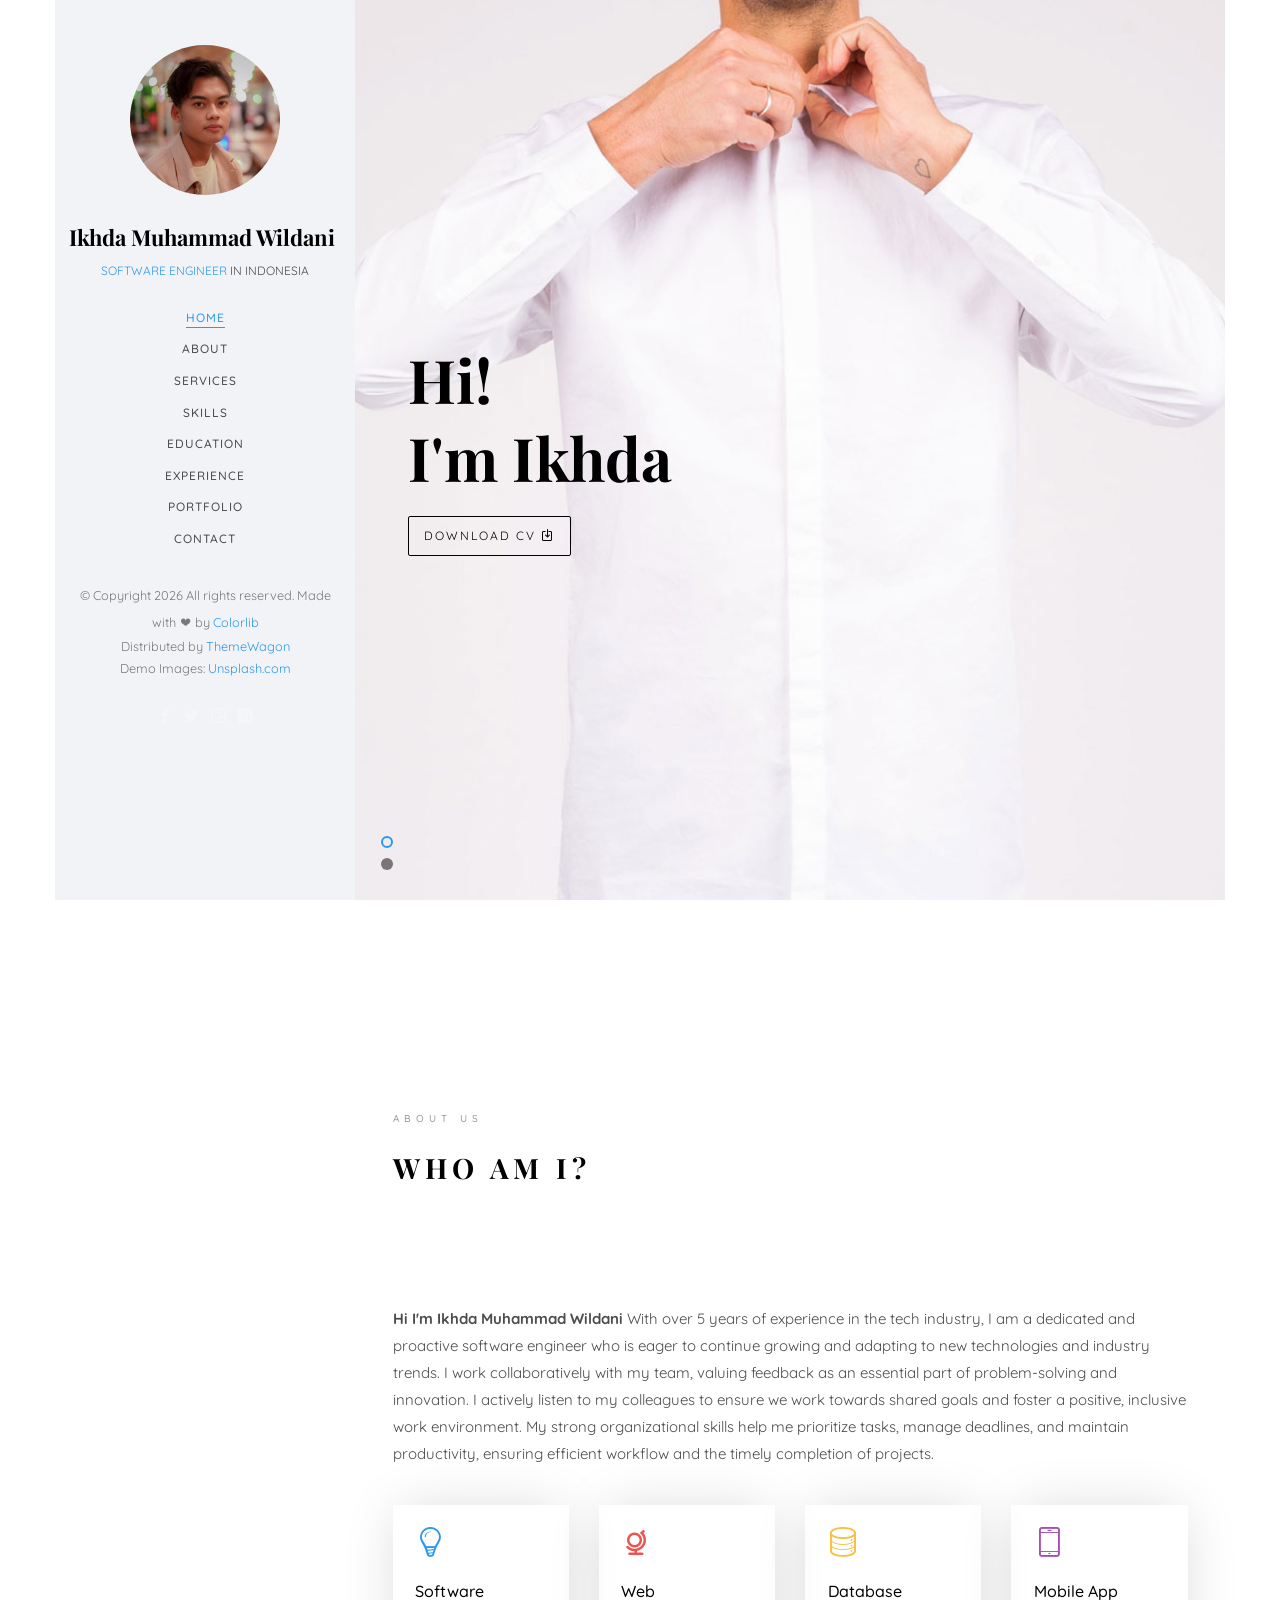
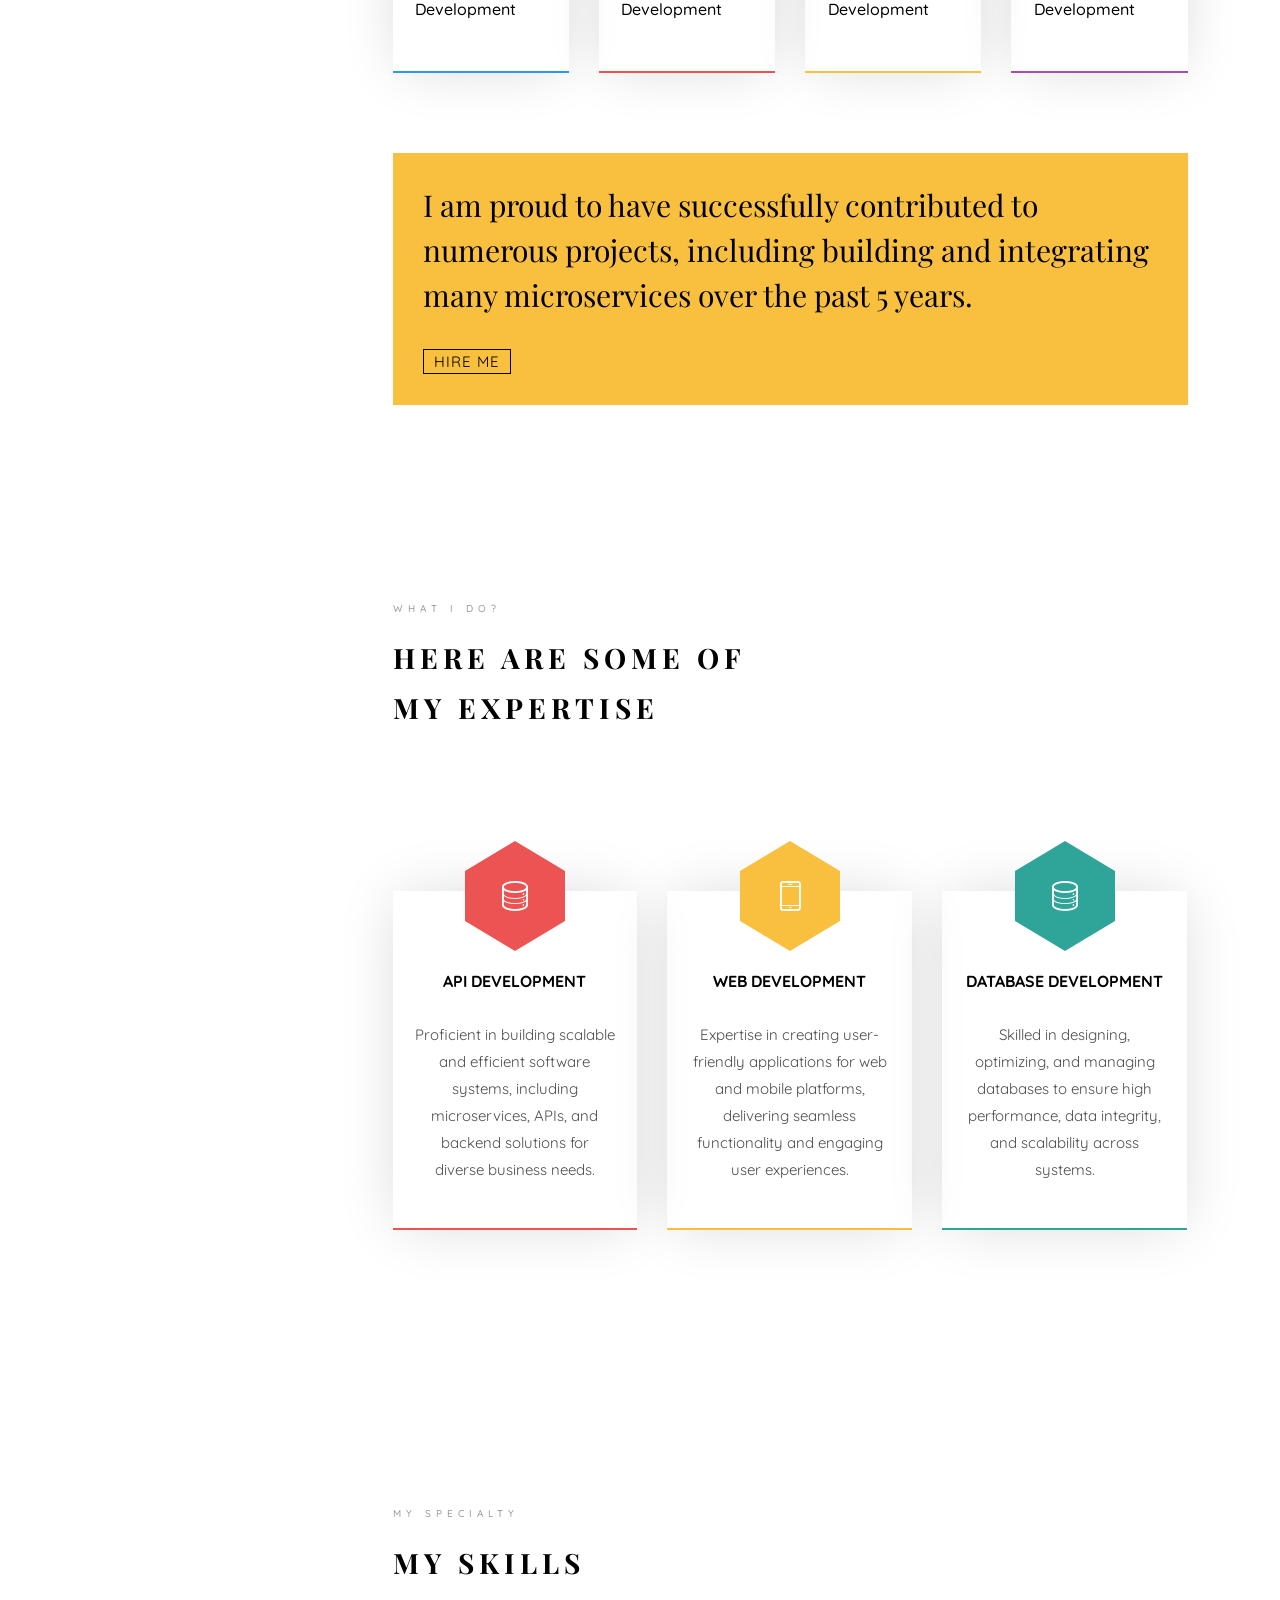
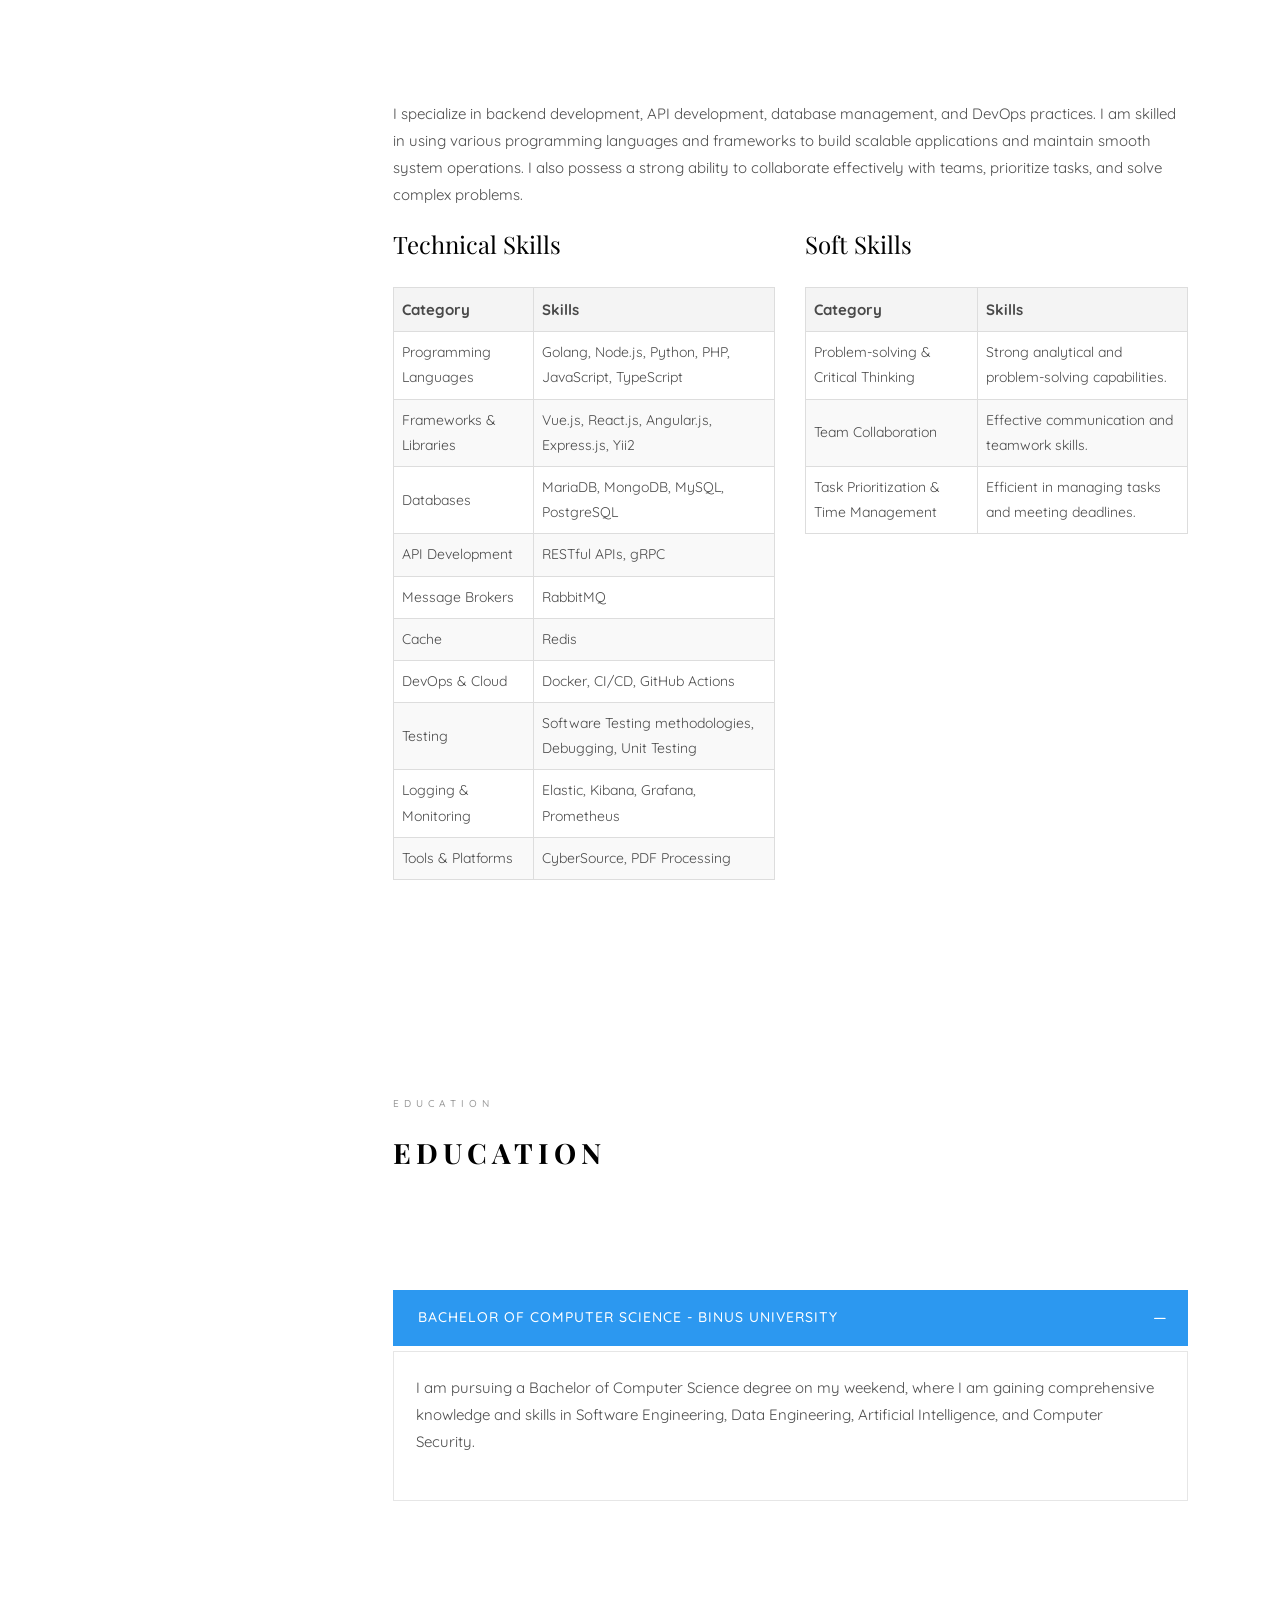
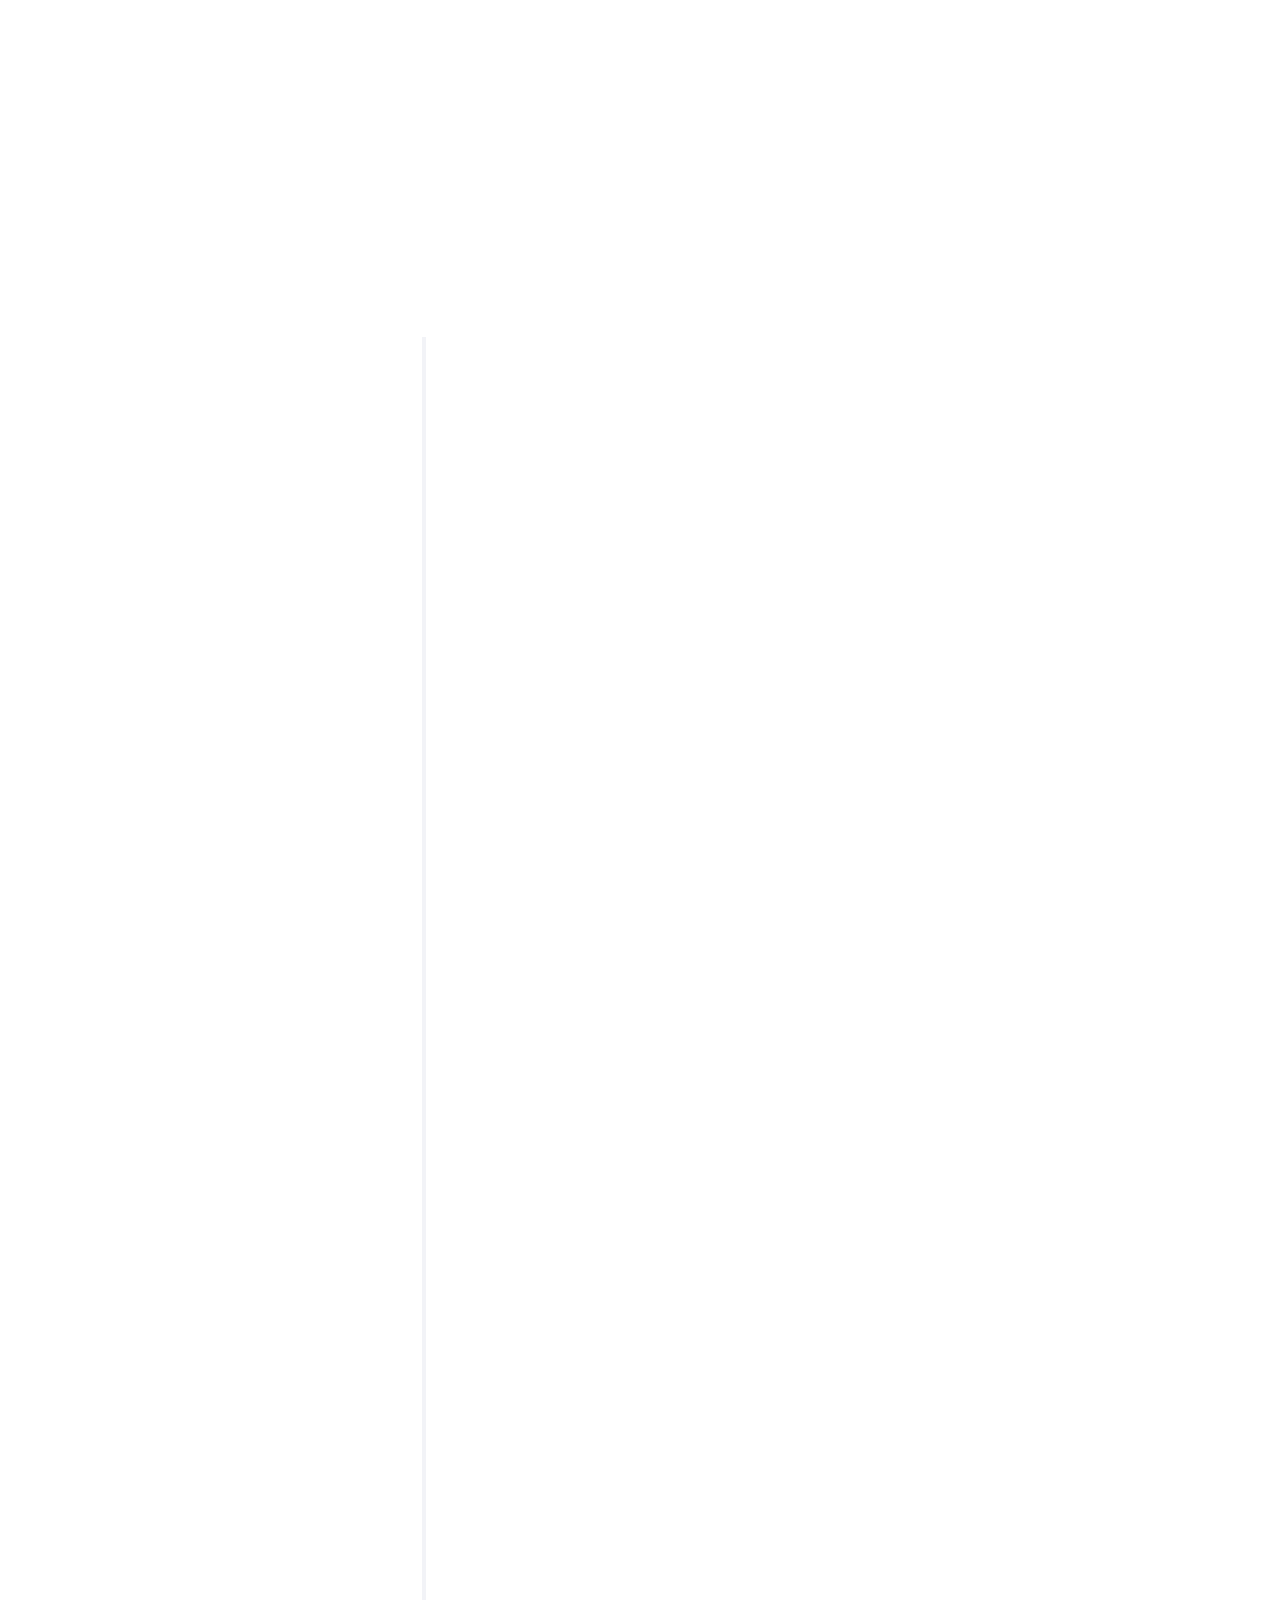
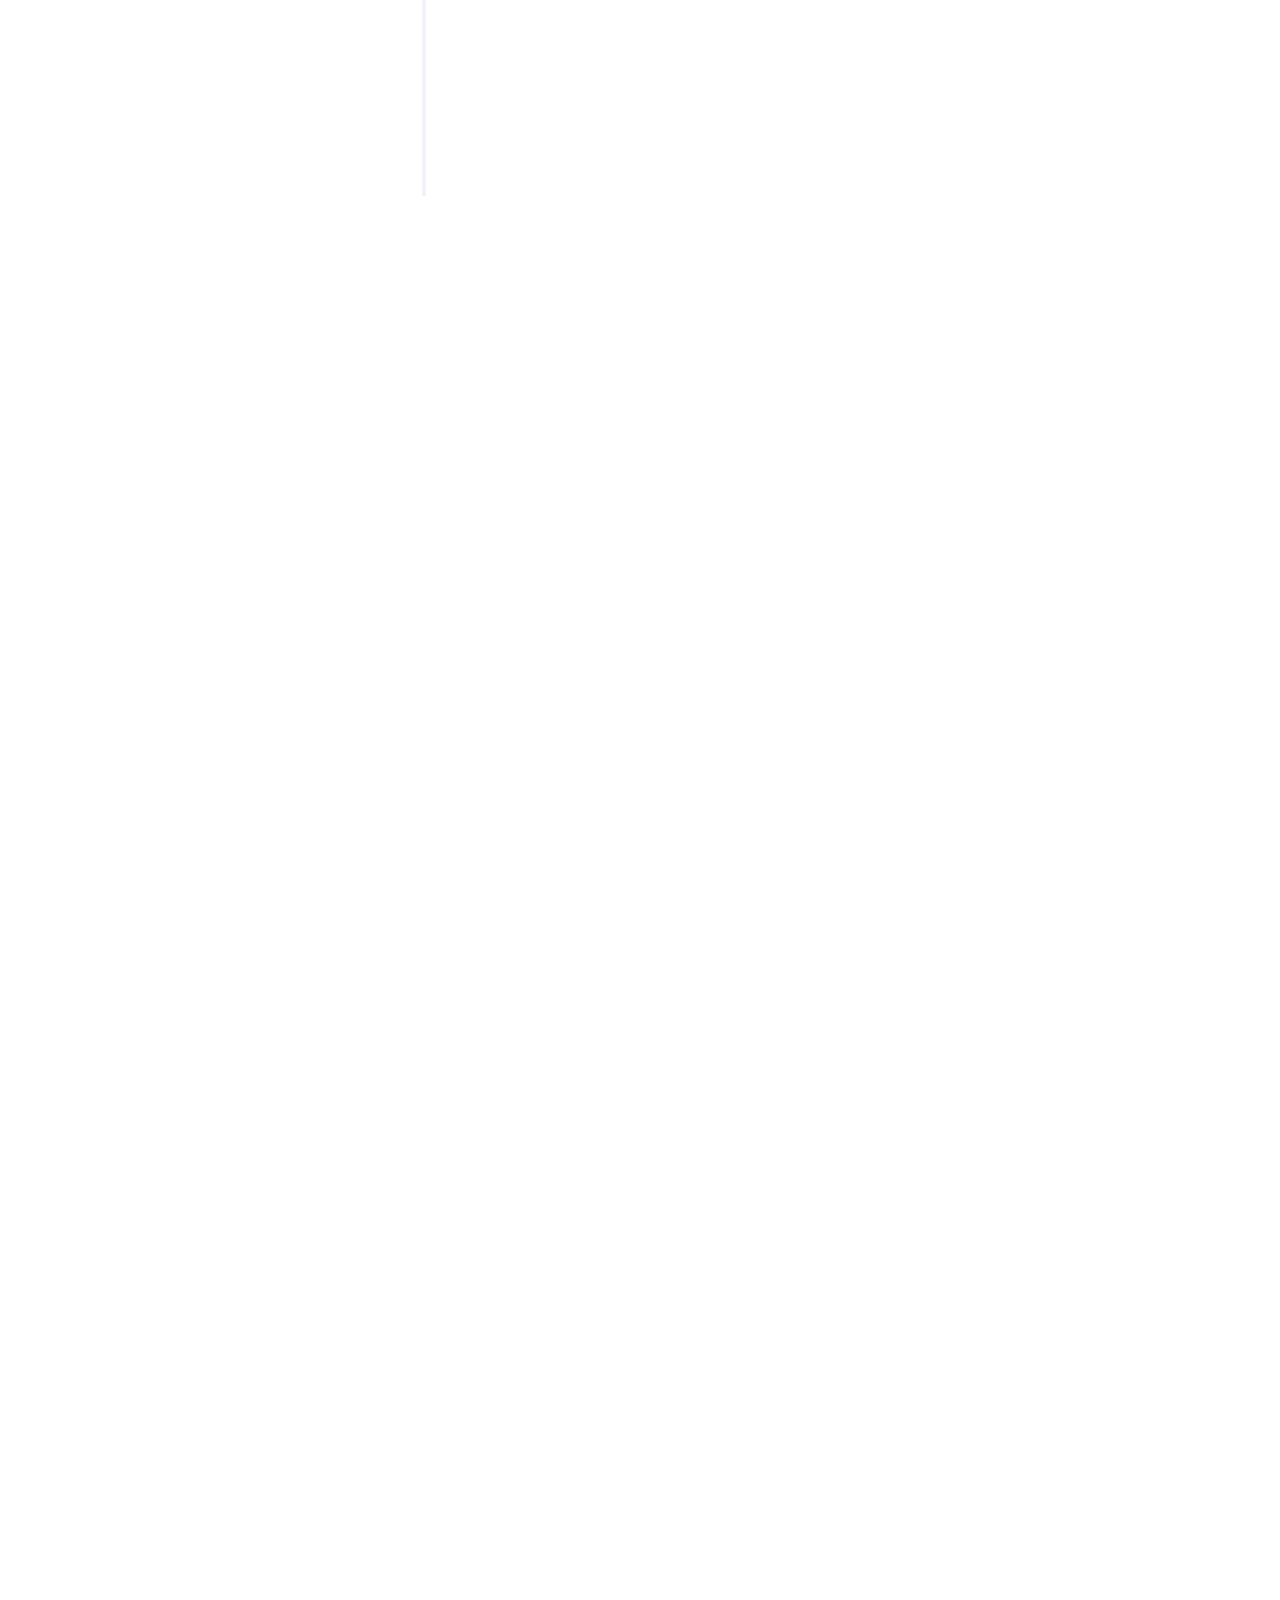
==== commit ff4f1d7a: "add portfolio section" ====
--- a/index.html
+++ b/index.html
@@ -69,8 +69,7 @@
 						<li><a href="#" data-nav-section="skills">Skills</a></li>
 						<li><a href="#" data-nav-section="education">Education</a></li>
 						<li><a href="#" data-nav-section="experience">Experience</a></li>
-						<!-- <li><a href="#" data-nav-section="work">Work</a></li>
-						<li><a href="#" data-nav-section="blog">Blog</a></li> -->
+						<li><a href="#" data-nav-section="work">Portfolio</a></li>
 						<li><a href="#" data-nav-section="contact">Contact</a></li>
 					</ul>
 				</div>
@@ -241,7 +240,7 @@
               <p>I specialize in backend development, API development, database management, and DevOps practices. I am skilled in using various programming languages and frameworks to build scalable applications and maintain smooth system operations. I also possess a strong ability to collaborate effectively with teams, prioritize tasks, and solve complex problems.</p>
             </div>
             <!-- Left column: Technical Skills -->
-            <div class="col-md-6">
+            <div class="col-md-6 animate-box"  data-animate-effect="fadeInLeft">
               <h3>Technical Skills</h3>
               <table class="skills-table">
                 <thead>
@@ -296,7 +295,7 @@
             </div>
             
             <!-- Right column: Soft Skills -->
-            <div class="col-md-6">
+            <div class="col-md-6 animate-box"  data-animate-effect="fadeInLeft">
               <h3>Soft Skills</h3>
               <table class="skills-table">
                 <thead>
@@ -443,7 +442,7 @@
 				</div>
 			</section>
 
-			<!-- <section class="colorlib-work" data-section="work" id="work-section">
+			<section class="colorlib-work" data-section="work" id="work-section">
 				<div class="colorlib-narrow-content">
 					<div class="row">
 						<div class="col-md-6 col-md-offset-3 col-md-pull-3 animate-box" data-animate-effect="fadeInLeft">
@@ -451,158 +450,39 @@
 							<h2 class="colorlib-heading animate-box">Recent Work</h2>
 						</div>
 					</div>
-					<div class="row row-bottom-padded-sm animate-box" data-animate-effect="fadeInLeft">
-						<div class="col-md-12">
-							<p class="work-menu"><span><a href="#" class="active">Graphic Design</a></span> <span><a href="#">Web Design</a></span> <span><a href="#">Software</a></span> <span><a href="#">Apps</a></span></p>
-						</div>
-					</div>
-					<div class="row">
-						<div class="col-md-6 animate-box" data-animate-effect="fadeInLeft">
-							<div class="project" style="background-image: url(images/img-1.jpg);">
+					<div class="row">
+						<div class="col-md-12 animate-box" data-animate-effect="fadeInLeft">
+							<div class="project" id="imageSlideNotification" style="background-image: url(images/notification-1.png);">
 								<div class="desc">
 									<div class="con">
-										<h3><a href="work.html">Work 01</a></h3>
+										<h3>HR Portal - Notification</h3>
 										<span>Website</span>
-										<p class="icon">
-											<span><a href="#"><i class="icon-share3"></i></a></span>
-											<span><a href="#"><i class="icon-eye"></i> 100</a></span>
-											<span><a href="#"><i class="icon-heart"></i> 49</a></span>
-										</p>
-									</div>
-								</div>
-							</div>
-						</div>
-						<div class="col-md-6 animate-box" data-animate-effect="fadeInRight">
-							<div class="project" style="background-image: url(images/img-2.jpg);">
+									</div>
+								</div>
+							</div>
+							<button class="icon-arrow-left" id="prevImageNotification" style="position: absolute; top: 50%; left: 10px; transform: translateY(-50%); z-index: 10; background-color: transparent; border: none; width: 50px; height: 50px; font-size: 30px; color: white;"></button>
+							<button class="icon-arrow-right" id="nextImageNotification" style="position: absolute; top: 50%; right: 10px; transform: translateY(-50%); z-index: 10; background-color: transparent; border: none; width: 50px; height: 50px; font-size: 30px; color: white;"></button>
+						</div>
+						<div class="col-md-12 animate-box" data-animate-effect="fadeInLeft">
+							<div class="project" id="imageSlideCredit" style="background-image: url(images/credit-2.png);">
 								<div class="desc">
 									<div class="con">
-										<h3><a href="work.html">Work 02</a></h3>
-										<span>Animation</span>
-										<p class="icon">
-											<span><a href="#"><i class="icon-share3"></i></a></span>
-											<span><a href="#"><i class="icon-eye"></i> 100</a></span>
-											<span><a href="#"><i class="icon-heart"></i> 49</a></span>
-										</p>
-									</div>
-								</div>
-							</div>
-						</div>
-						<div class="col-md-6 animate-box" data-animate-effect="fadeInTop">
-							<div class="project" style="background-image: url(images/img-3.jpg);">
-								<div class="desc">
-									<div class="con">
-										<h3><a href="work.html">Work 03</a></h3>
-										<span>Illustration</span>
-										<p class="icon">
-											<span><a href="#"><i class="icon-share3"></i></a></span>
-											<span><a href="#"><i class="icon-eye"></i> 100</a></span>
-											<span><a href="#"><i class="icon-heart"></i> 49</a></span>
-										</p>
-									</div>
-								</div>
-							</div>
-						</div>
-						<div class="col-md-6 animate-box" data-animate-effect="fadeInBottom">
-							<div class="project" style="background-image: url(images/img-4.jpg);">
-								<div class="desc">
-									<div class="con">
-										<h3><a href="work.html">Work 04</a></h3>
-										<span>Application</span>
-										<p class="icon">
-											<span><a href="#"><i class="icon-share3"></i></a></span>
-											<span><a href="#"><i class="icon-eye"></i> 100</a></span>
-											<span><a href="#"><i class="icon-heart"></i> 49</a></span>
-										</p>
-									</div>
-								</div>
-							</div>
-						</div>
-						<div class="col-md-6 animate-box" data-animate-effect="fadeInLeft">
-							<div class="project" style="background-image: url(images/img-5.jpg);">
-								<div class="desc">
-									<div class="con">
-										<h3><a href="work.html">Work 05</a></h3>
-										<span>Graphic, Logo</span>
-										<p class="icon">
-											<span><a href="#"><i class="icon-share3"></i></a></span>
-											<span><a href="#"><i class="icon-eye"></i> 100</a></span>
-											<span><a href="#"><i class="icon-heart"></i> 49</a></span>
-										</p>
-									</div>
-								</div>
-							</div>
-						</div>
-						<div class="col-md-6 animate-box" data-animate-effect="fadeInRight">
-							<div class="project" style="background-image: url(images/img-6.jpg);">
-								<div class="desc">
-									<div class="con">
-										<h3><a href="work.html">Work 06</a></h3>
-										<span>Web Design</span>
-										<p class="icon">
-											<span><a href="#"><i class="icon-share3"></i></a></span>
-											<span><a href="#"><i class="icon-eye"></i> 100</a></span>
-											<span><a href="#"><i class="icon-heart"></i> 49</a></span>
-										</p>
-									</div>
-								</div>
-							</div>
-						</div>
-					</div>
-					<div class="row">
+										<h3>Dashboard - Credit Note</h3>
+										<span>Website</span>
+									</div>
+								</div>
+							</div>
+							<button class="icon-arrow-left" id="prevImageCredit" style="position: absolute; top: 50%; left: 10px; transform: translateY(-50%); z-index: 10; background-color: transparent; border: none; width: 50px; height: 50px; font-size: 30px; color: white;"></button>
+							<button class="icon-arrow-right" id="nextImageCredit" style="position: absolute; top: 50%; right: 10px; transform: translateY(-50%); z-index: 10; background-color: transparent; border: none; width: 50px; height: 50px; font-size: 30px; color: white;"></button>
+						</div>
+					</div>
+					<!-- <div class="row">
 						<div class="col-md-12 animate-box">
 							<p><a href="#" class="btn btn-primary btn-lg btn-load-more">Load more <i class="icon-reload"></i></a></p>
 						</div>
-					</div>
+					</div> -->
 				</div>
 			</section>
-
-			<section class="colorlib-blog" data-section="blog">
-				<div class="colorlib-narrow-content">
-					<div class="row">
-						<div class="col-md-6 col-md-offset-3 col-md-pull-3 animate-box" data-animate-effect="fadeInLeft">
-							<span class="heading-meta">Read</span>
-							<h2 class="colorlib-heading">Recent Blog</h2>
-						</div>
-					</div>
-					<div class="row">
-						<div class="col-md-4 col-sm-6 animate-box" data-animate-effect="fadeInLeft">
-							<div class="blog-entry">
-								<a href="blog.html" class="blog-img"><img src="images/blog-1.jpg" class="img-responsive" alt="HTML5 Bootstrap Template by colorlib.com"></a>
-								<div class="desc">
-									<span><small>April 14, 2018 </small> | <small> Web Design </small> | <small> <i class="icon-bubble3"></i> 4</small></span>
-									<h3><a href="blog.html">Renovating National Gallery</a></h3>
-									<p>Separated they live in Bookmarksgrove right at the coast of the Semantics, a large language ocean.</p>
-								</div>
-							</div>
-						</div>
-						<div class="col-md-4 col-sm-6 animate-box" data-animate-effect="fadeInRight">
-							<div class="blog-entry">
-								<a href="blog.html" class="blog-img"><img src="images/blog-2.jpg" class="img-responsive" alt="HTML5 Bootstrap Template by colorlib.com"></a>
-								<div class="desc">
-									<span><small>April 14, 2018 </small> | <small> Web Design </small> | <small> <i class="icon-bubble3"></i> 4</small></span>
-									<h3><a href="blog.html">Wordpress for a Beginner</a></h3>
-									<p>Separated they live in Bookmarksgrove right at the coast of the Semantics, a large language ocean.</p>
-								</div>
-							</div>
-						</div>
-						<div class="col-md-4 col-sm-6 animate-box" data-animate-effect="fadeInLeft">
-							<div class="blog-entry">
-								<a href="blog.html" class="blog-img"><img src="images/blog-3.jpg" class="img-responsive" alt="HTML5 Bootstrap Template by colorlib.com"></a>
-								<div class="desc">
-									<span><small>April 14, 2018 </small> | <small> Inspiration </small> | <small> <i class="icon-bubble3"></i> 4</small></span>
-									<h3><a href="blog.html">Make website from scratch</a></h3>
-									<p>Separated they live in Bookmarksgrove right at the coast of the Semantics, a large language ocean.</p>
-								</div>
-							</div>
-						</div>
-					</div>
-					<div class="row">
-						<div class="col-md-12 animate-box">
-							<p><a href="#" class="btn btn-primary btn-lg btn-load-more">Load more <i class="icon-reload"></i></a></p>
-						</div>
-					</div>
-				</div>
-			</section> -->
 
 			<section class="colorlib-contact" data-section="contact"  id="contact-section">
 				<div class="colorlib-narrow-content">
@@ -677,6 +557,68 @@
 	<!-- MAIN JS -->
 	<script src="js/main.js"></script>
 
+	<script>
+    // List of image URLs for sliding
+    const imagesNotifications = [
+			'images/notification-1.png',
+			'images/notification-2.png',
+			'images/notification-3.png',
+    ];
+    
+    let currentImageIndexNotification = 0; // Start with the first image
+    
+    // Update background image function
+    function updateBackgroundImageNotification() {
+			const projectElement = document.getElementById('imageSlideNotification');
+			projectElement.style.backgroundImage = `url(${imagesNotifications[currentImageIndexNotification]})`;
+    }
+    
+    // Show the next image
+    document.getElementById('nextImageNotification').addEventListener('click', () => {
+			currentImageIndexNotification = (currentImageIndexNotification + 1) % imagesNotifications.length; // Loop back to first image
+			updateBackgroundImageNotification();
+    });
+    
+    // Show the previous image
+    document.getElementById('prevImageNotification').addEventListener('click', () => {
+			currentImageIndexNotification = (currentImageIndexNotification - 1 + imagesNotifications.length) % imagesNotifications.length; // Loop back to last image
+			updateBackgroundImageNotification();
+    });
+	</script>
+
+	<script>
+		// List of image URLs for sliding
+		const imagesCredits = [
+			'images/credit-2.png',
+			'images/credit-3.png',
+			'images/credit-4.png',
+			'images/credit-5.png',
+			'images/credit-6.png',
+			'images/credit-7.png',
+			'images/credit-8.png',
+		];
+		
+		let currentImageIndexCredits = 0; // Start with the first image
+		
+		// Update background image function
+		function updateBackgroundImageCredits() {
+			const projectElement = document.getElementById('imageSlideCredit');
+			projectElement.style.backgroundImage = `url(${imagesCredits[currentImageIndexCredits]})`;
+		}
+		
+		// Show the next image
+		document.getElementById('nextImageCredit').addEventListener('click', () => {
+			currentImageIndexCredits = (currentImageIndexCredits + 1) % imagesCredits.length; // Loop back to first image
+			updateBackgroundImageCredits();
+		});
+		
+		// Show the previous image
+		document.getElementById('prevImageCredit').addEventListener('click', () => {
+			currentImageIndexCredits = (currentImageIndexCredits - 1 + imagesCredits.length) % imagesCredits.length; // Loop back to last image
+			updateBackgroundImageCredits();
+		});
+	</script>
+
   <style>
     .skills-table {
         width: 100%;
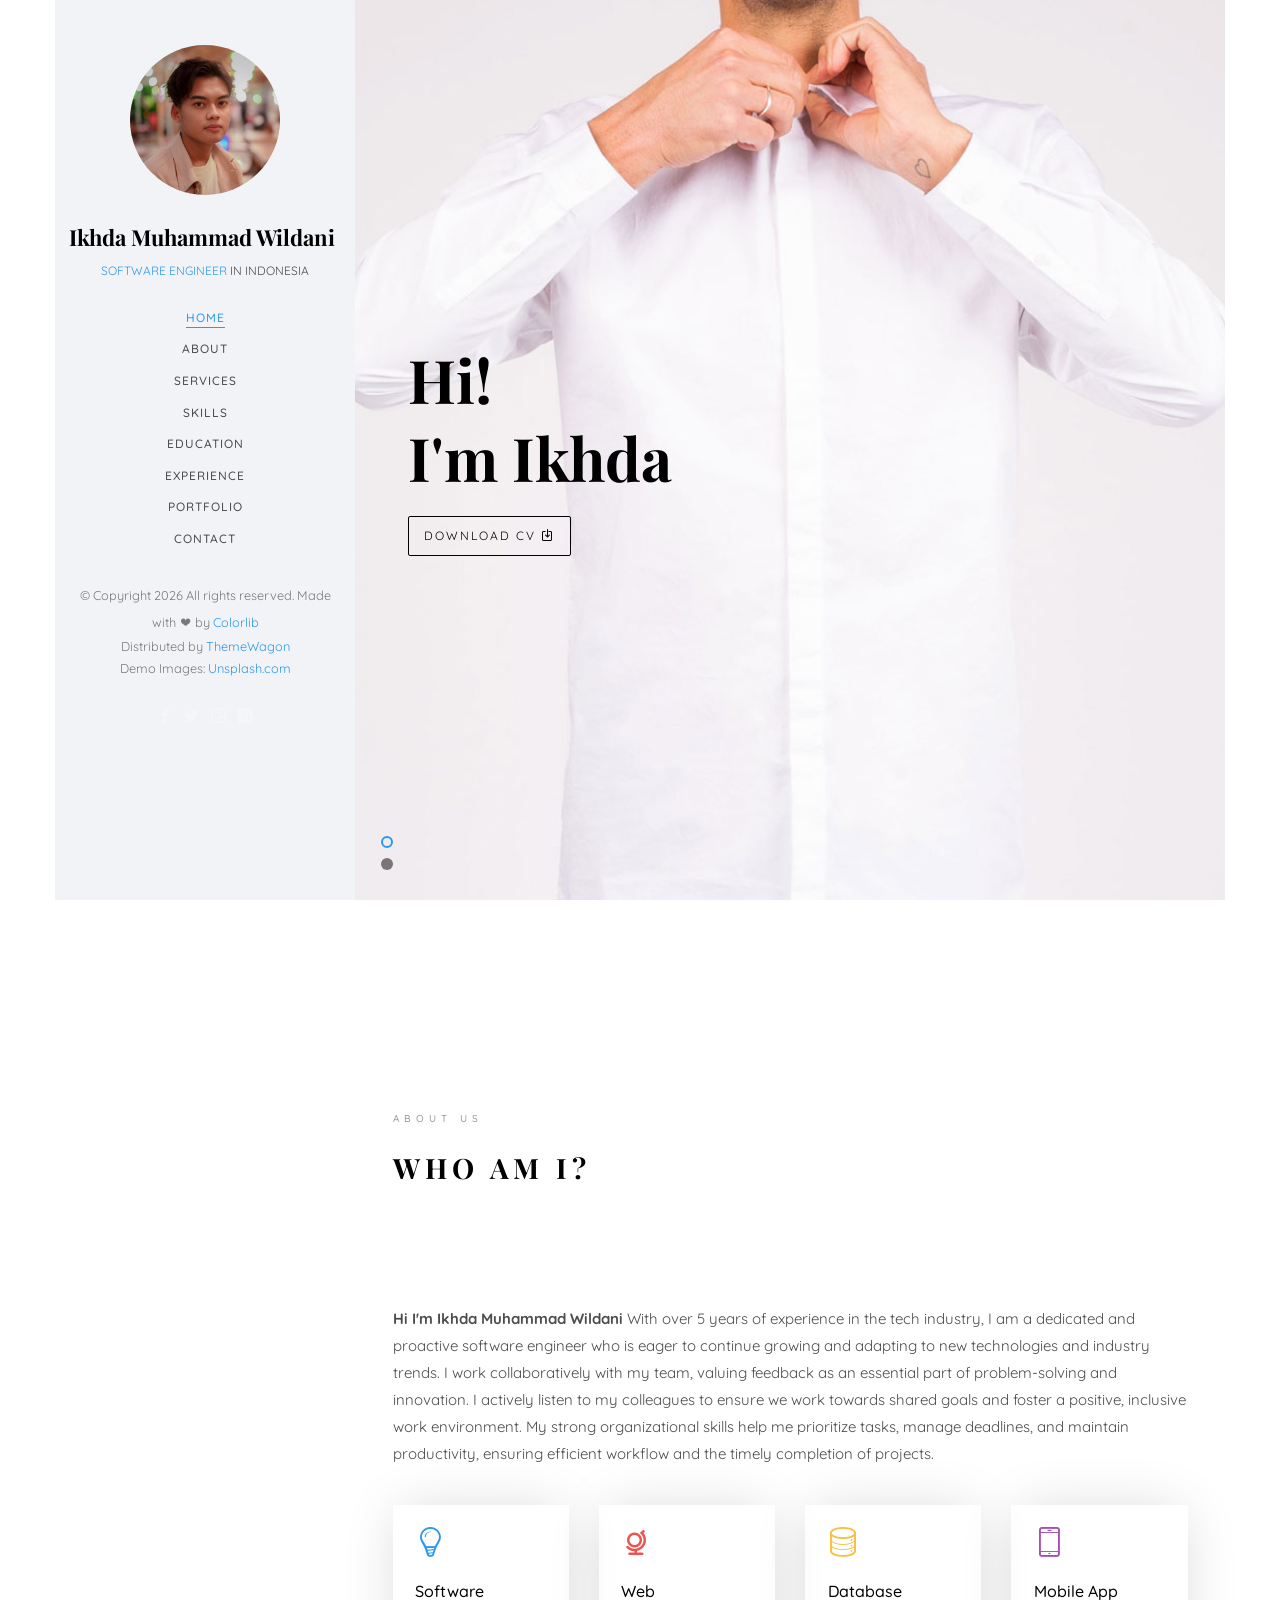
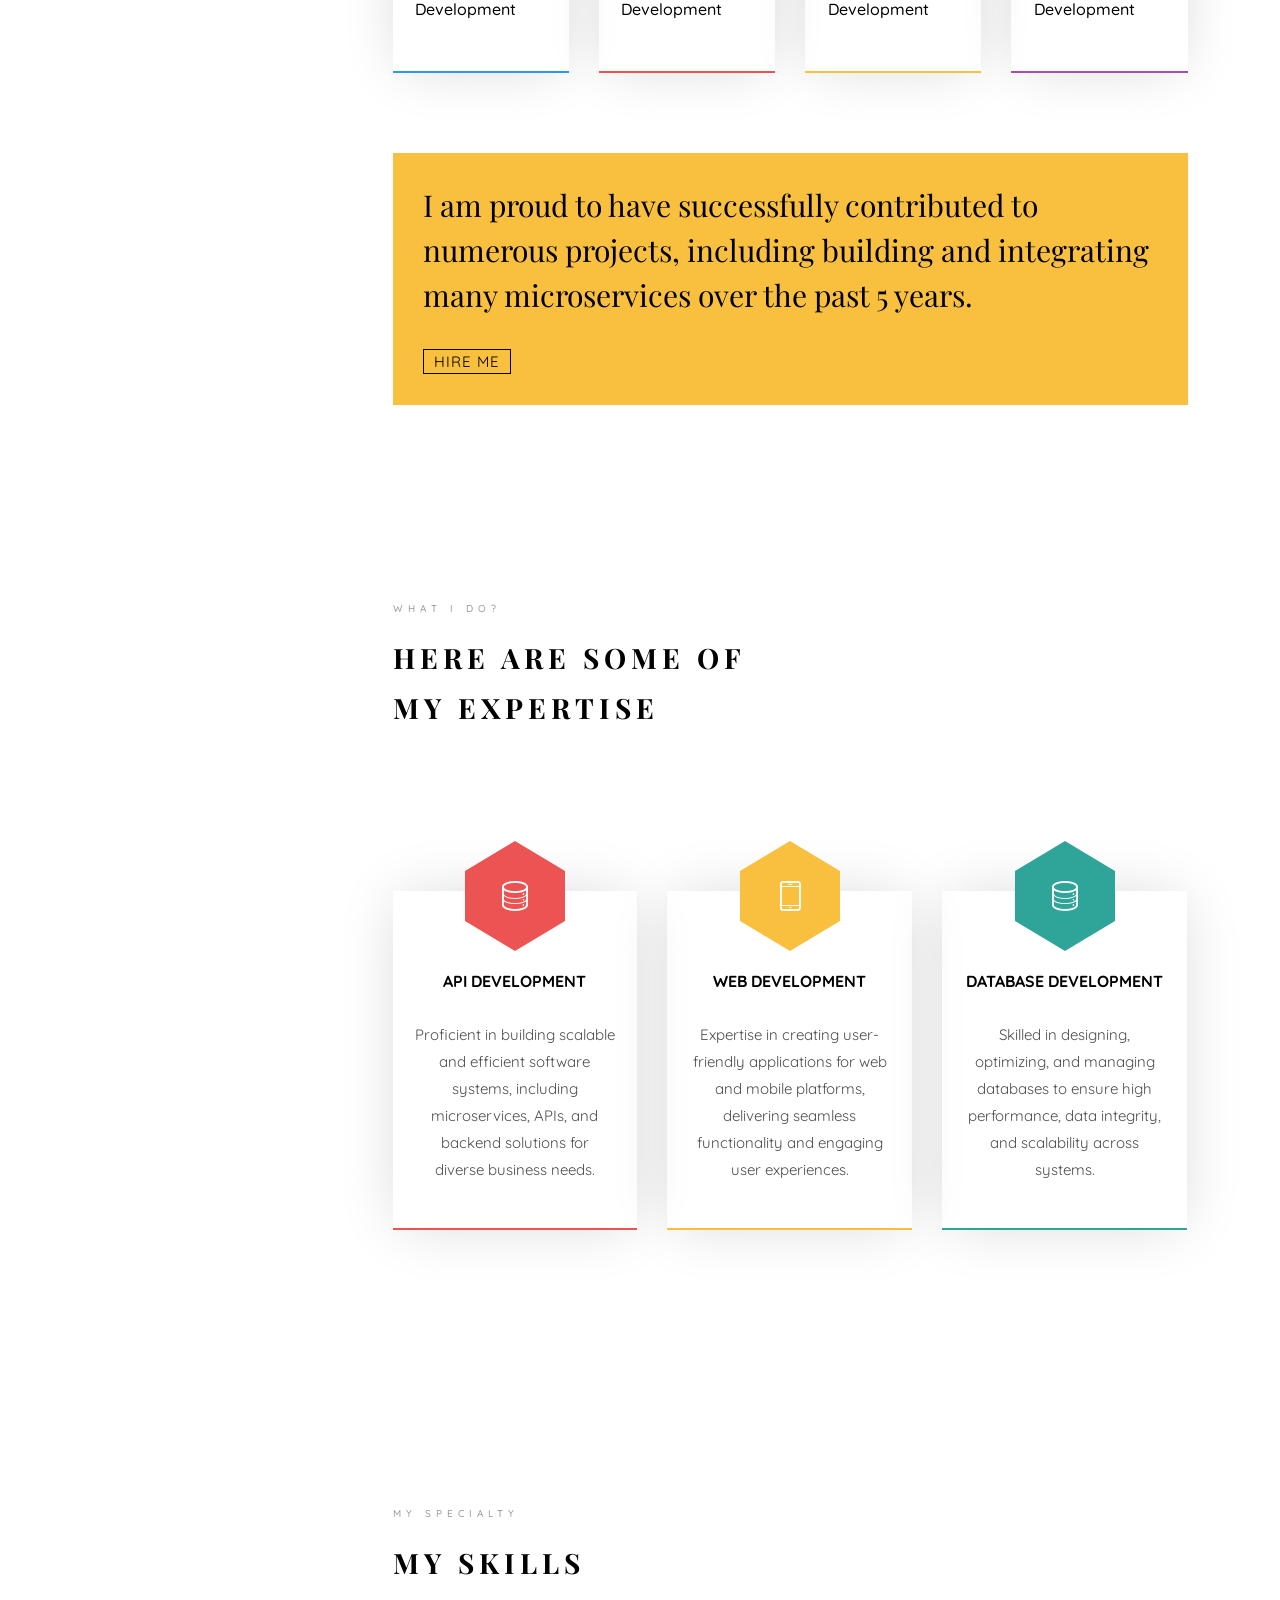
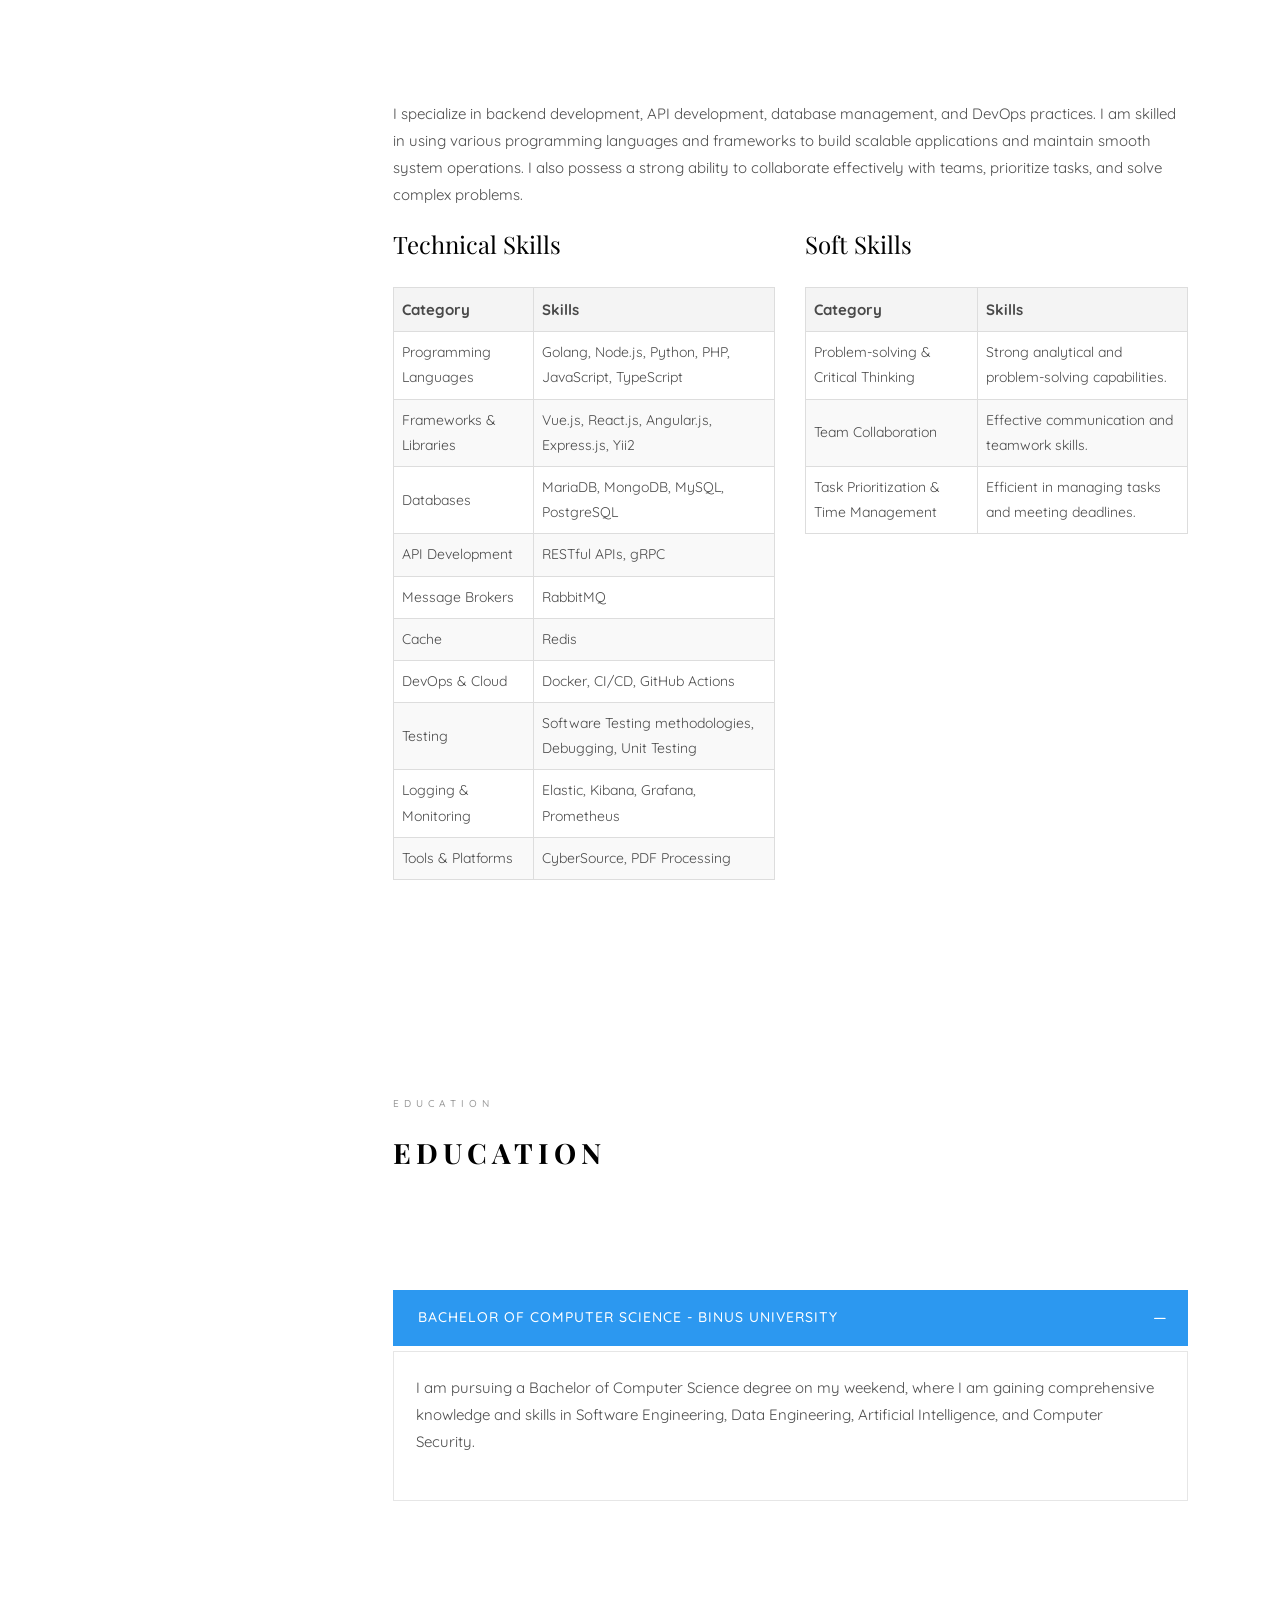
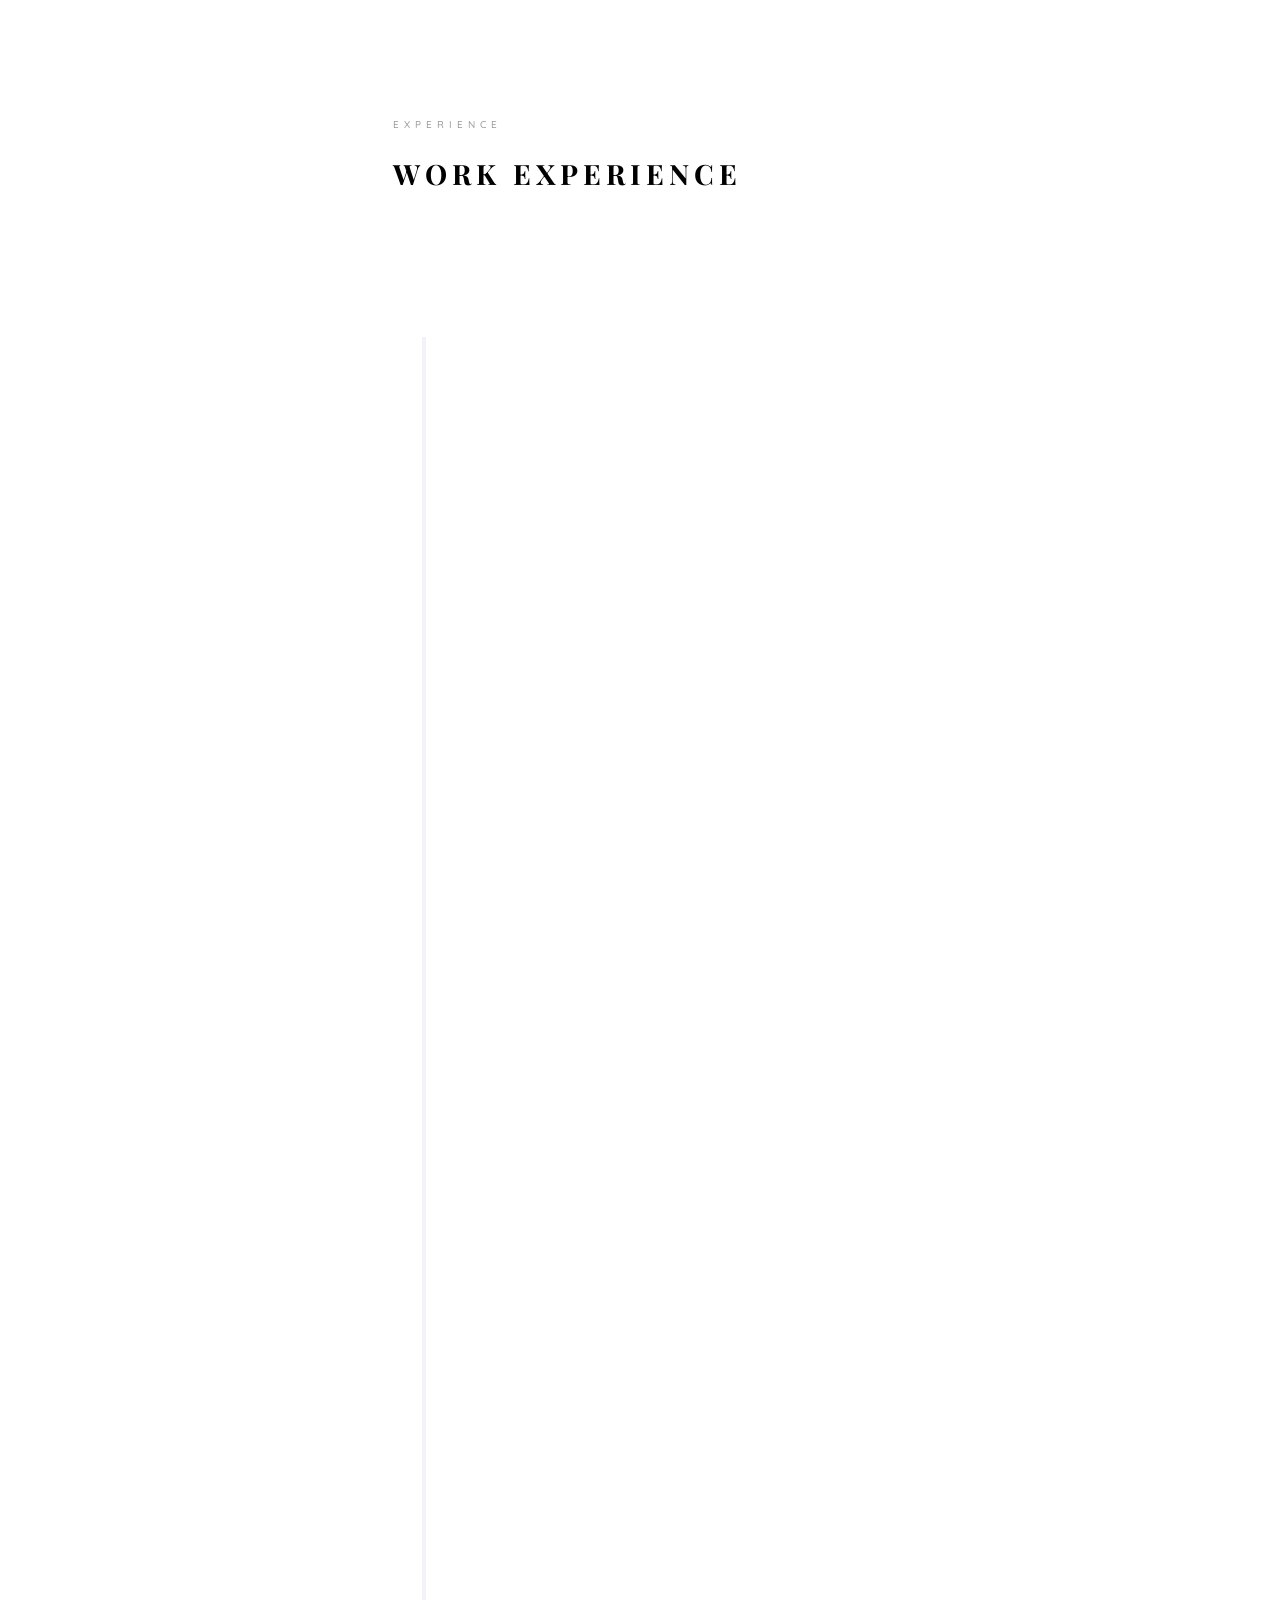
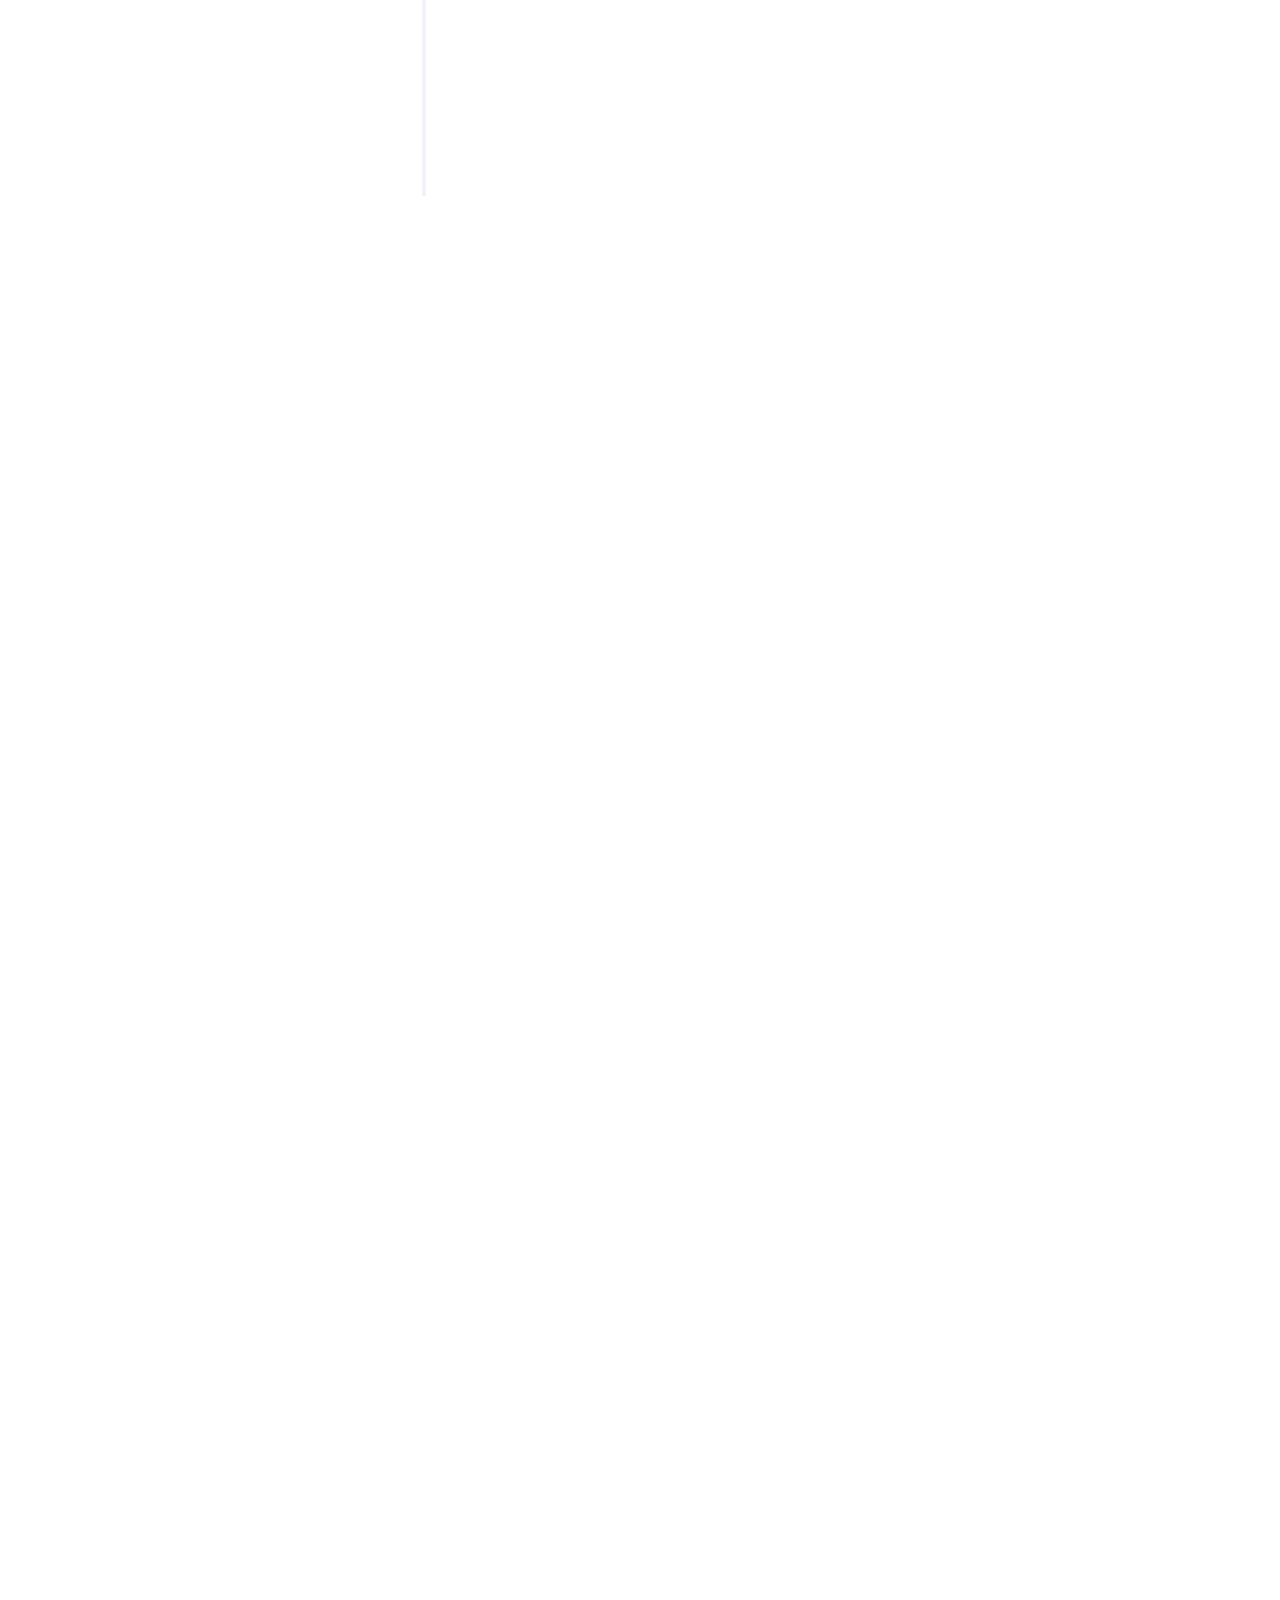
==== commit 18f961e3: "update works in sepulsa" ====
--- a/index.html
+++ b/index.html
@@ -378,7 +378,7 @@
 					               </div>
 
 					               <div class="timeline-label">
-                            <h2><a href="#">Software Engineer at PT Sepulsa Teknologi Indonesia (Alterra Bills)</a> <span>May 2022 - Present</span></h2>
+                            <h2><a href="#">Software Engineer at PT Sepulsa Teknologi Indonesia (Alterra Bills)</a> <span>May 2022 - Jan 2025</span></h2>
                             <p>Collaborated with the team to integrate multiple Billers and Partners for the transaction API, utilizing Golang, VueJS, and MariaDB.</p>
                             <p>Contributed to the development of new Product Types such as PLN non Taglis, Vacation Ticket, and Voucher Deals, leveraging Golang, RabbitMQ, Redis, and MariaDB.</p>
                             <p>Improved Connect UI for selling digital products using PHP.</p>
